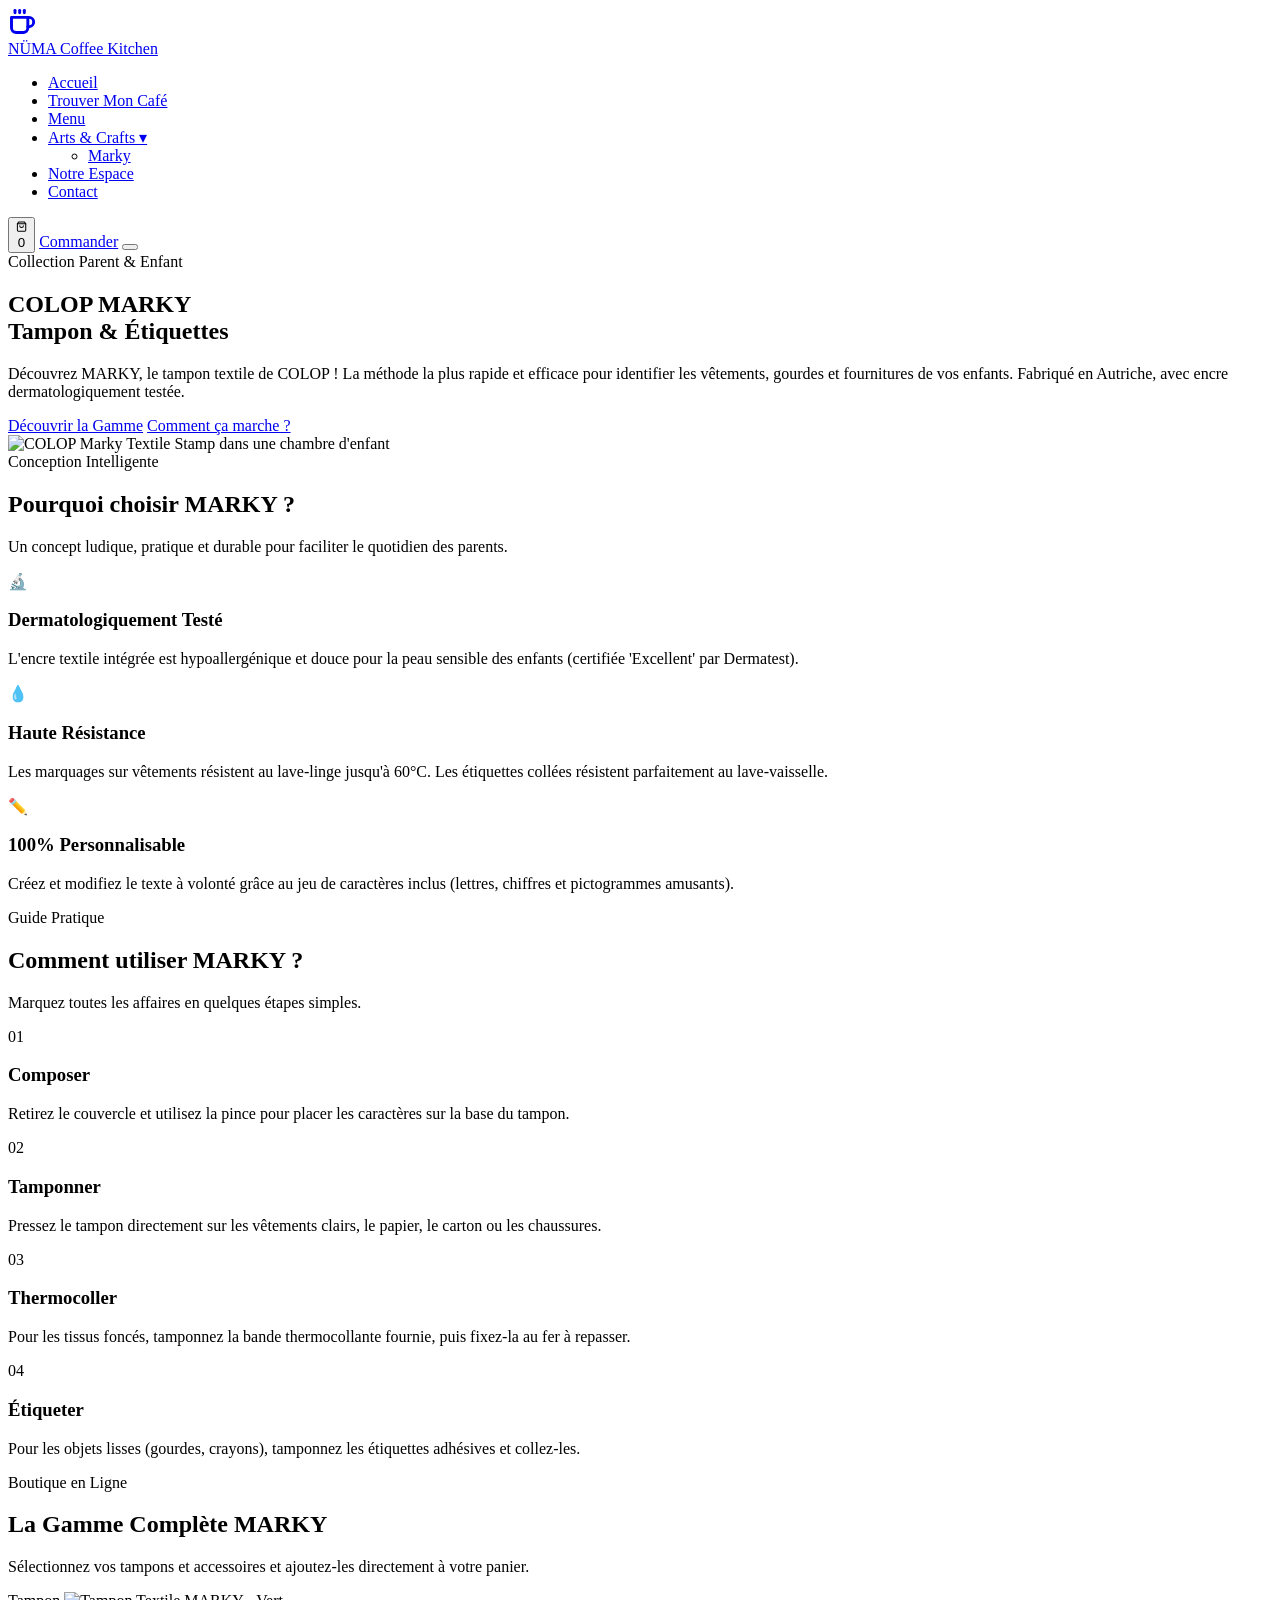
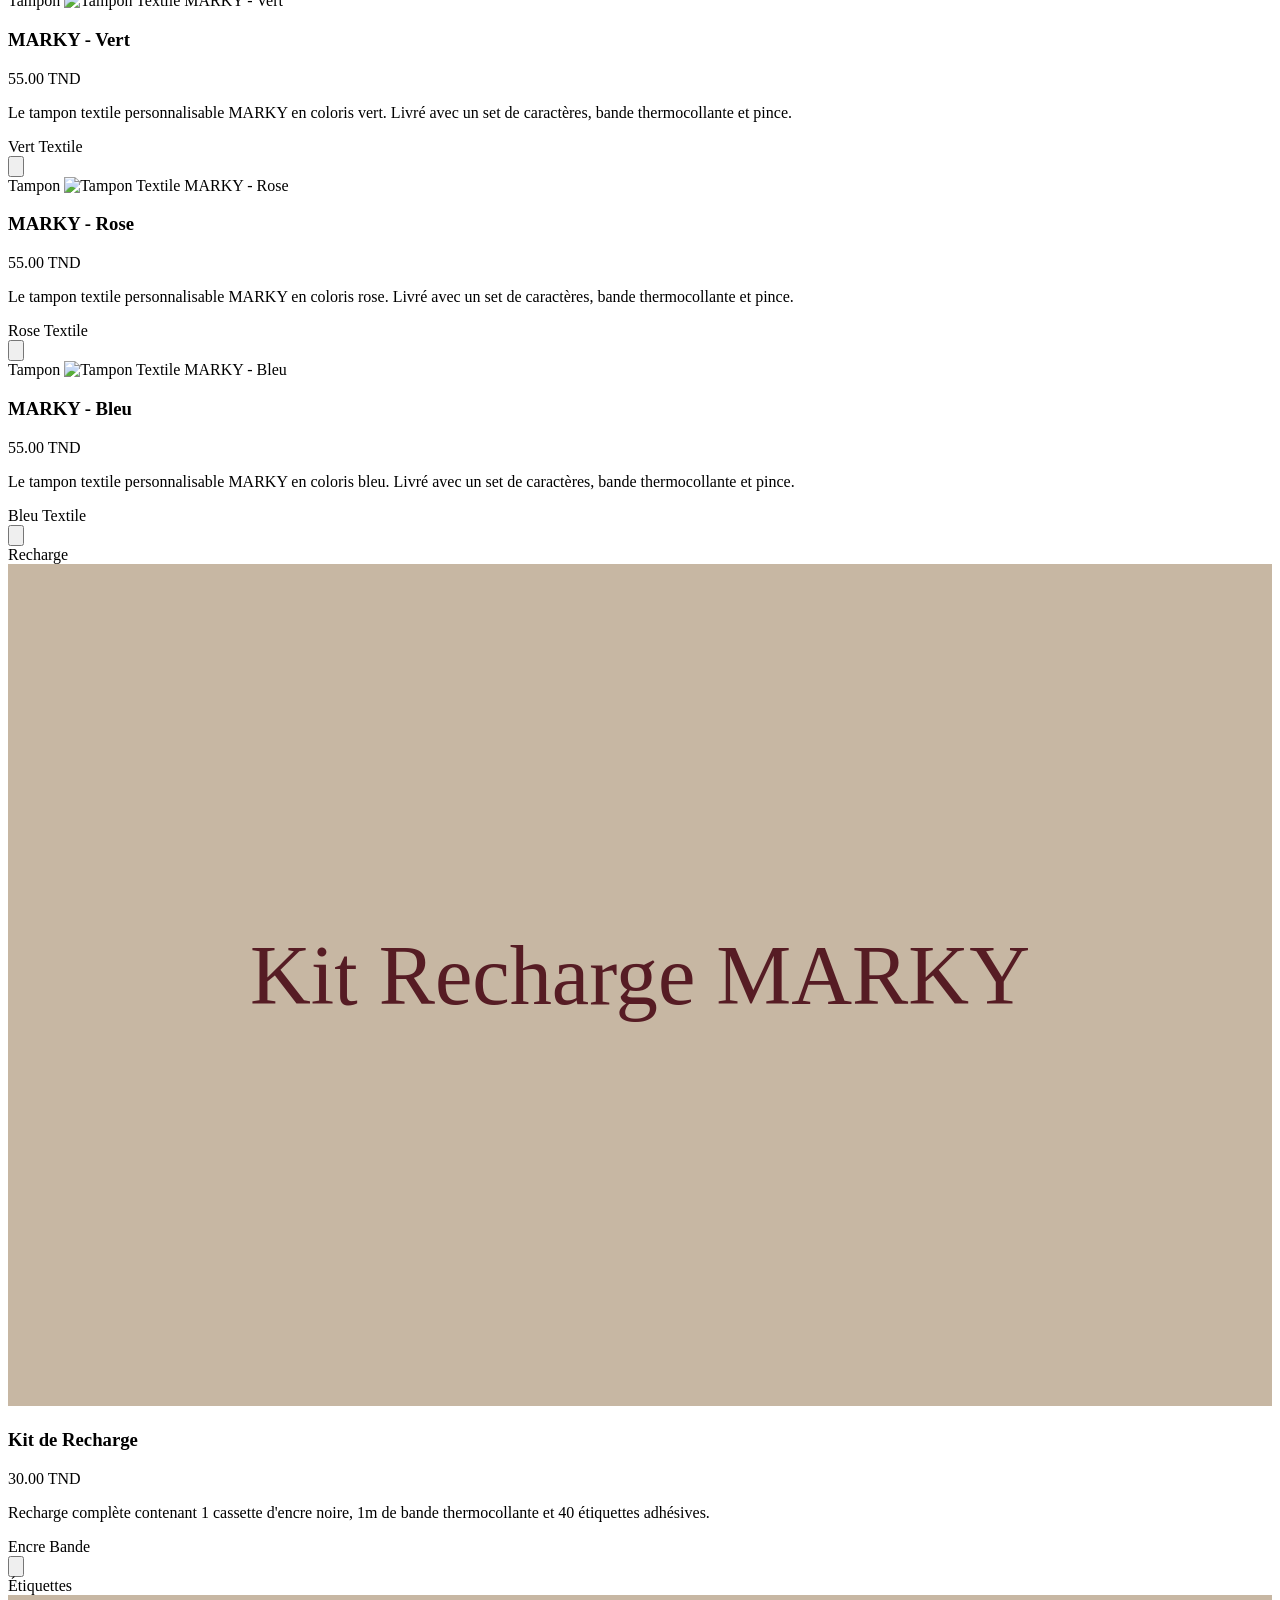
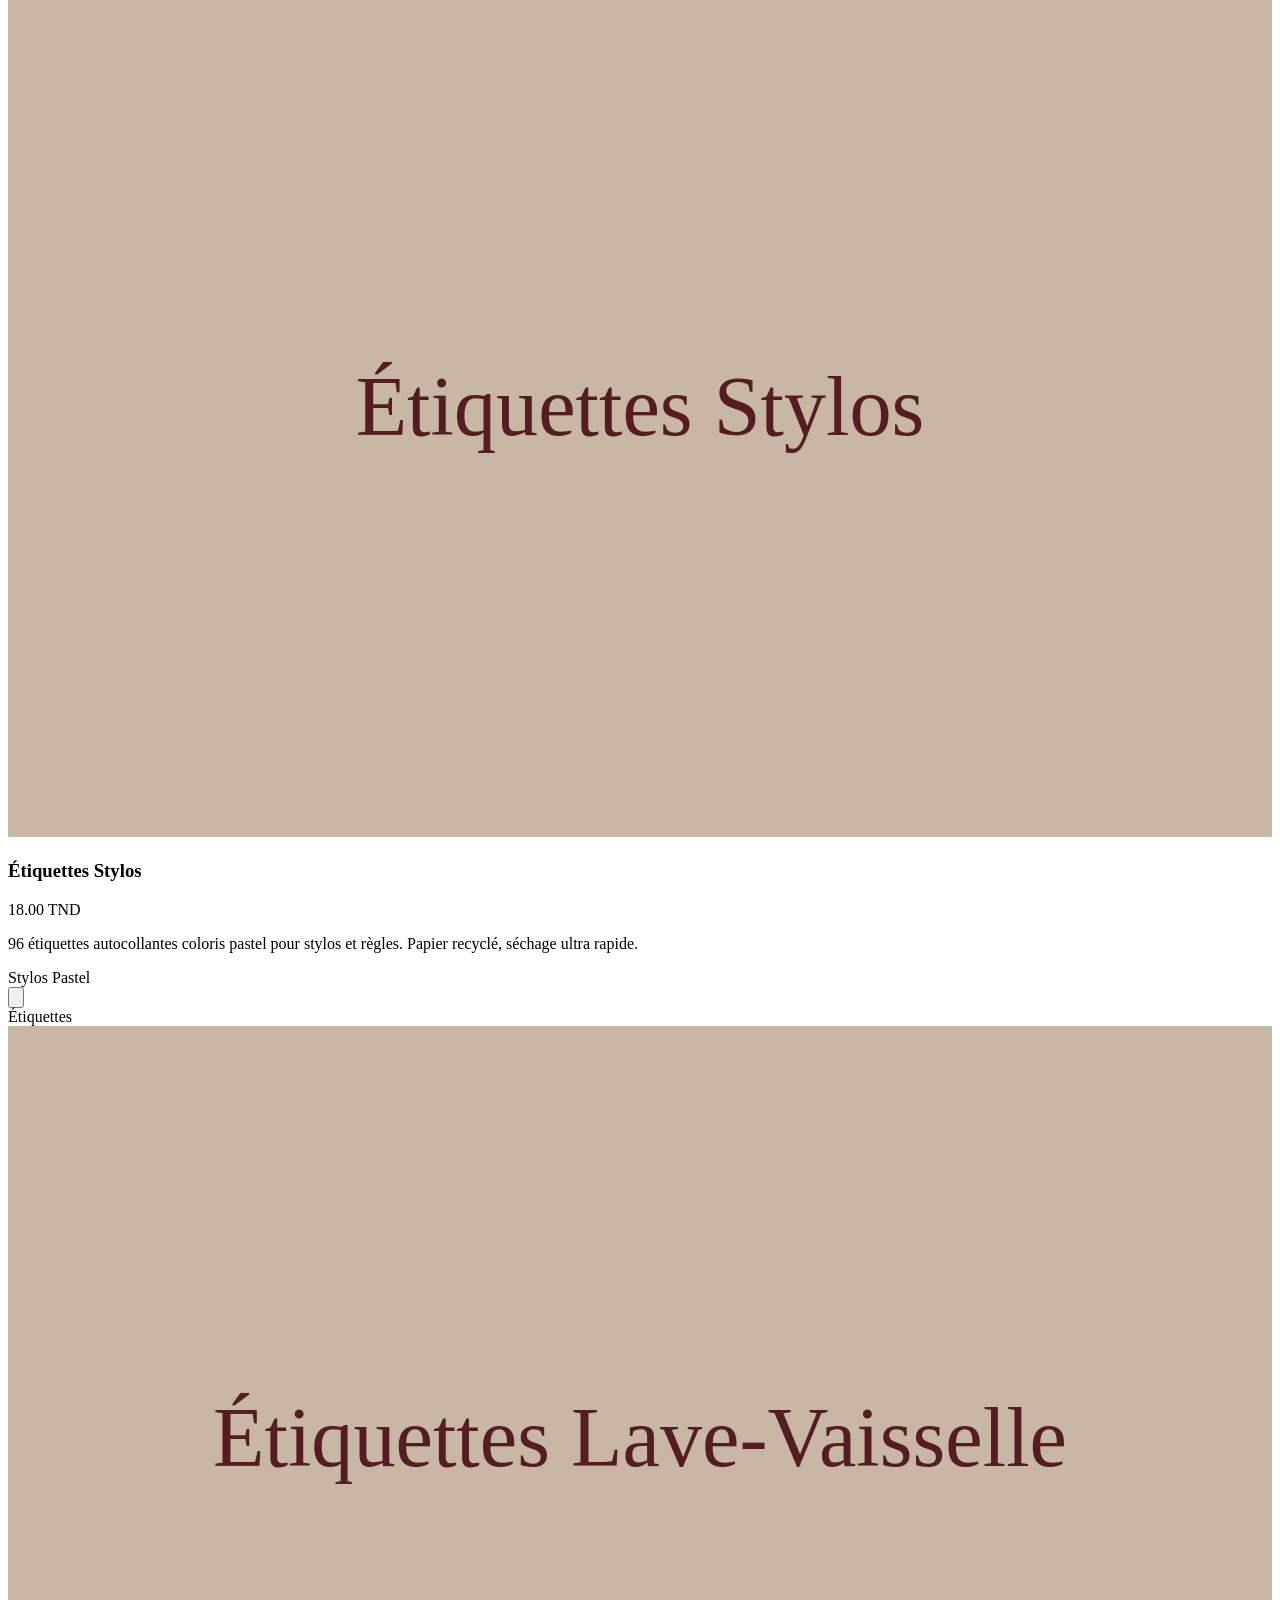
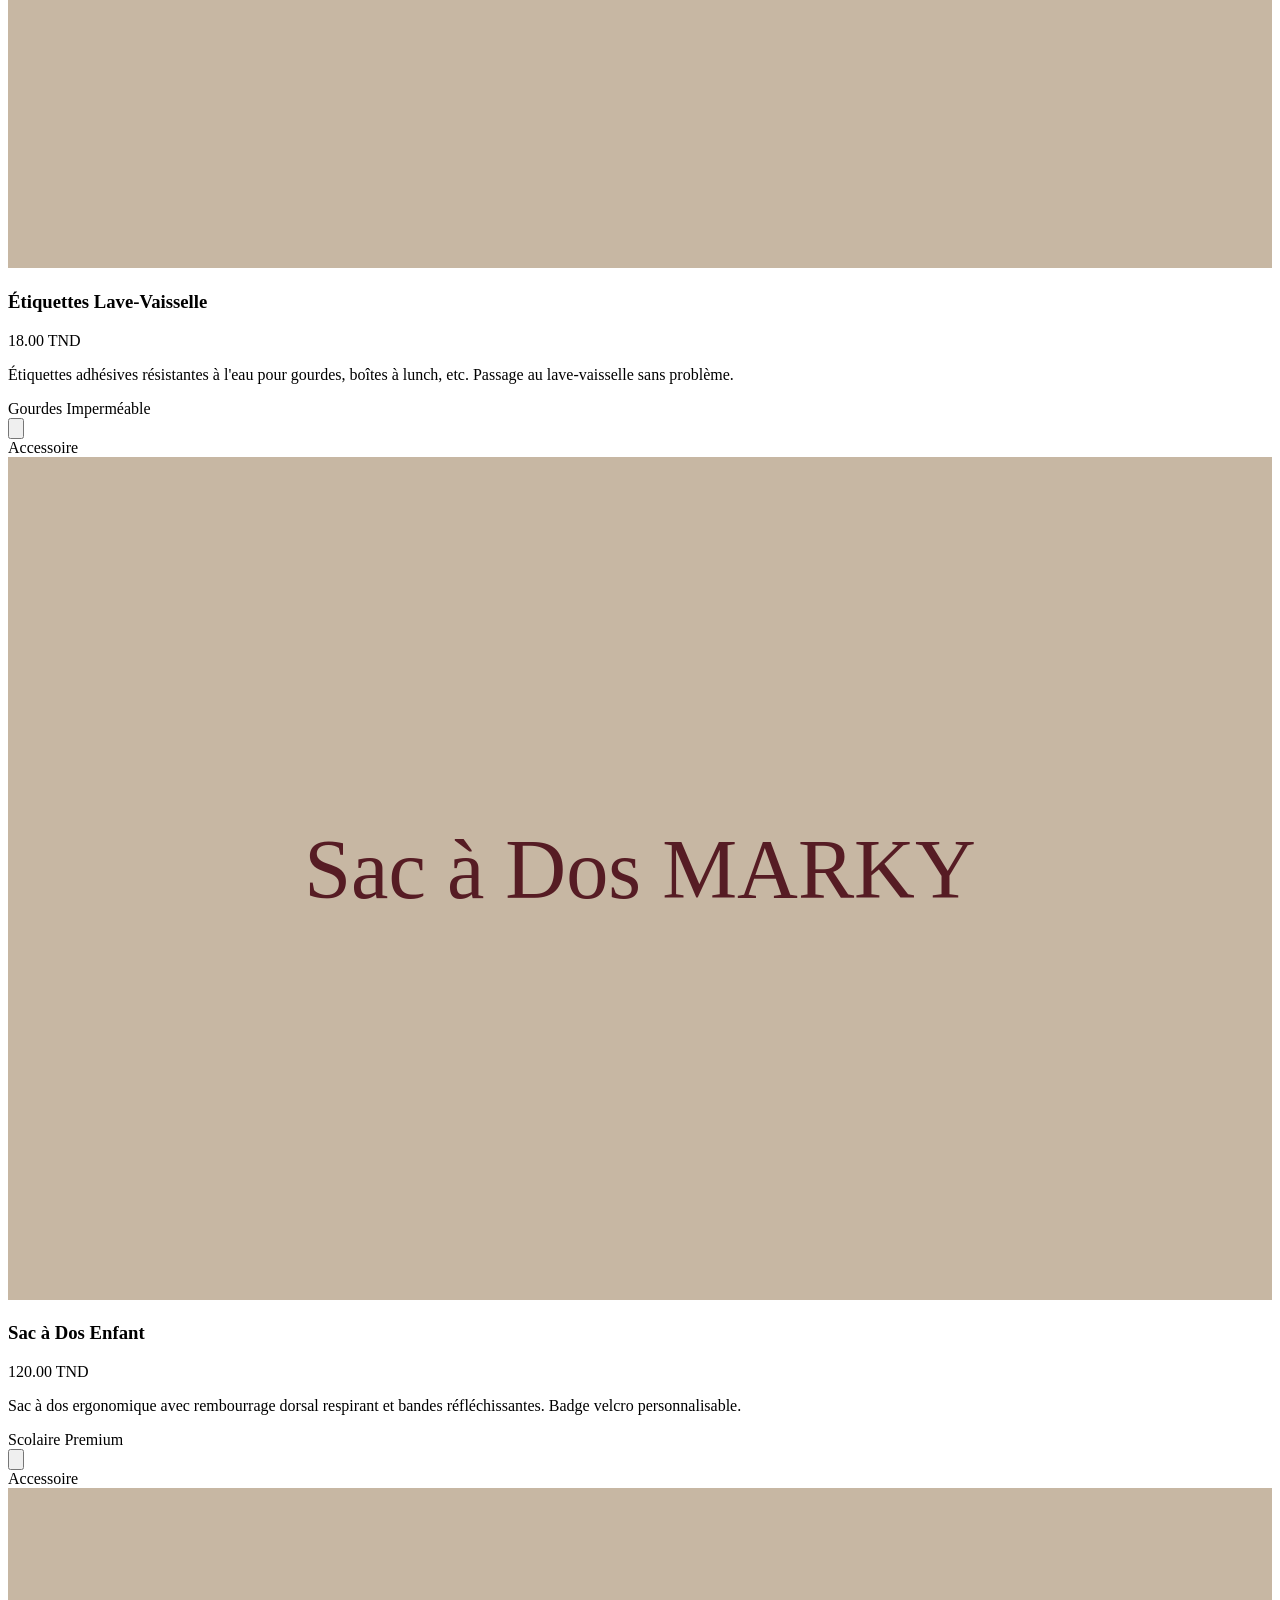
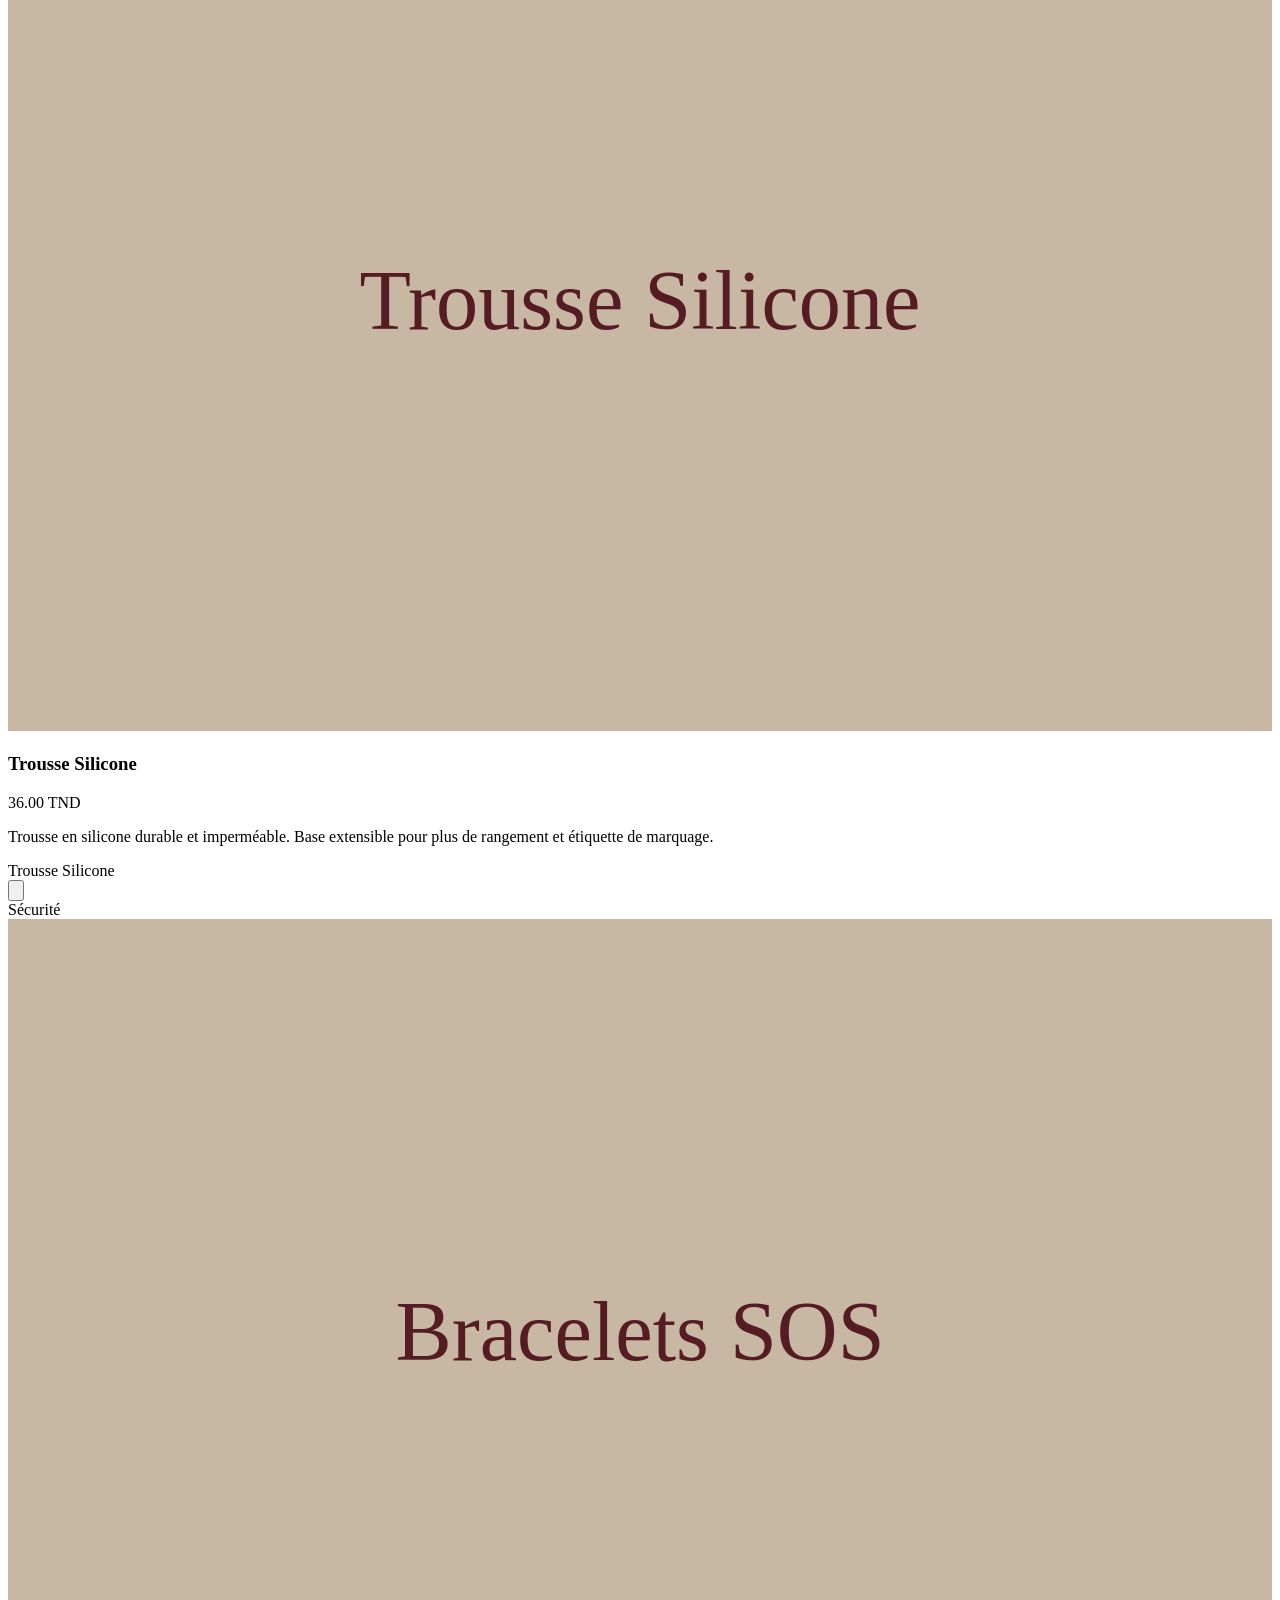
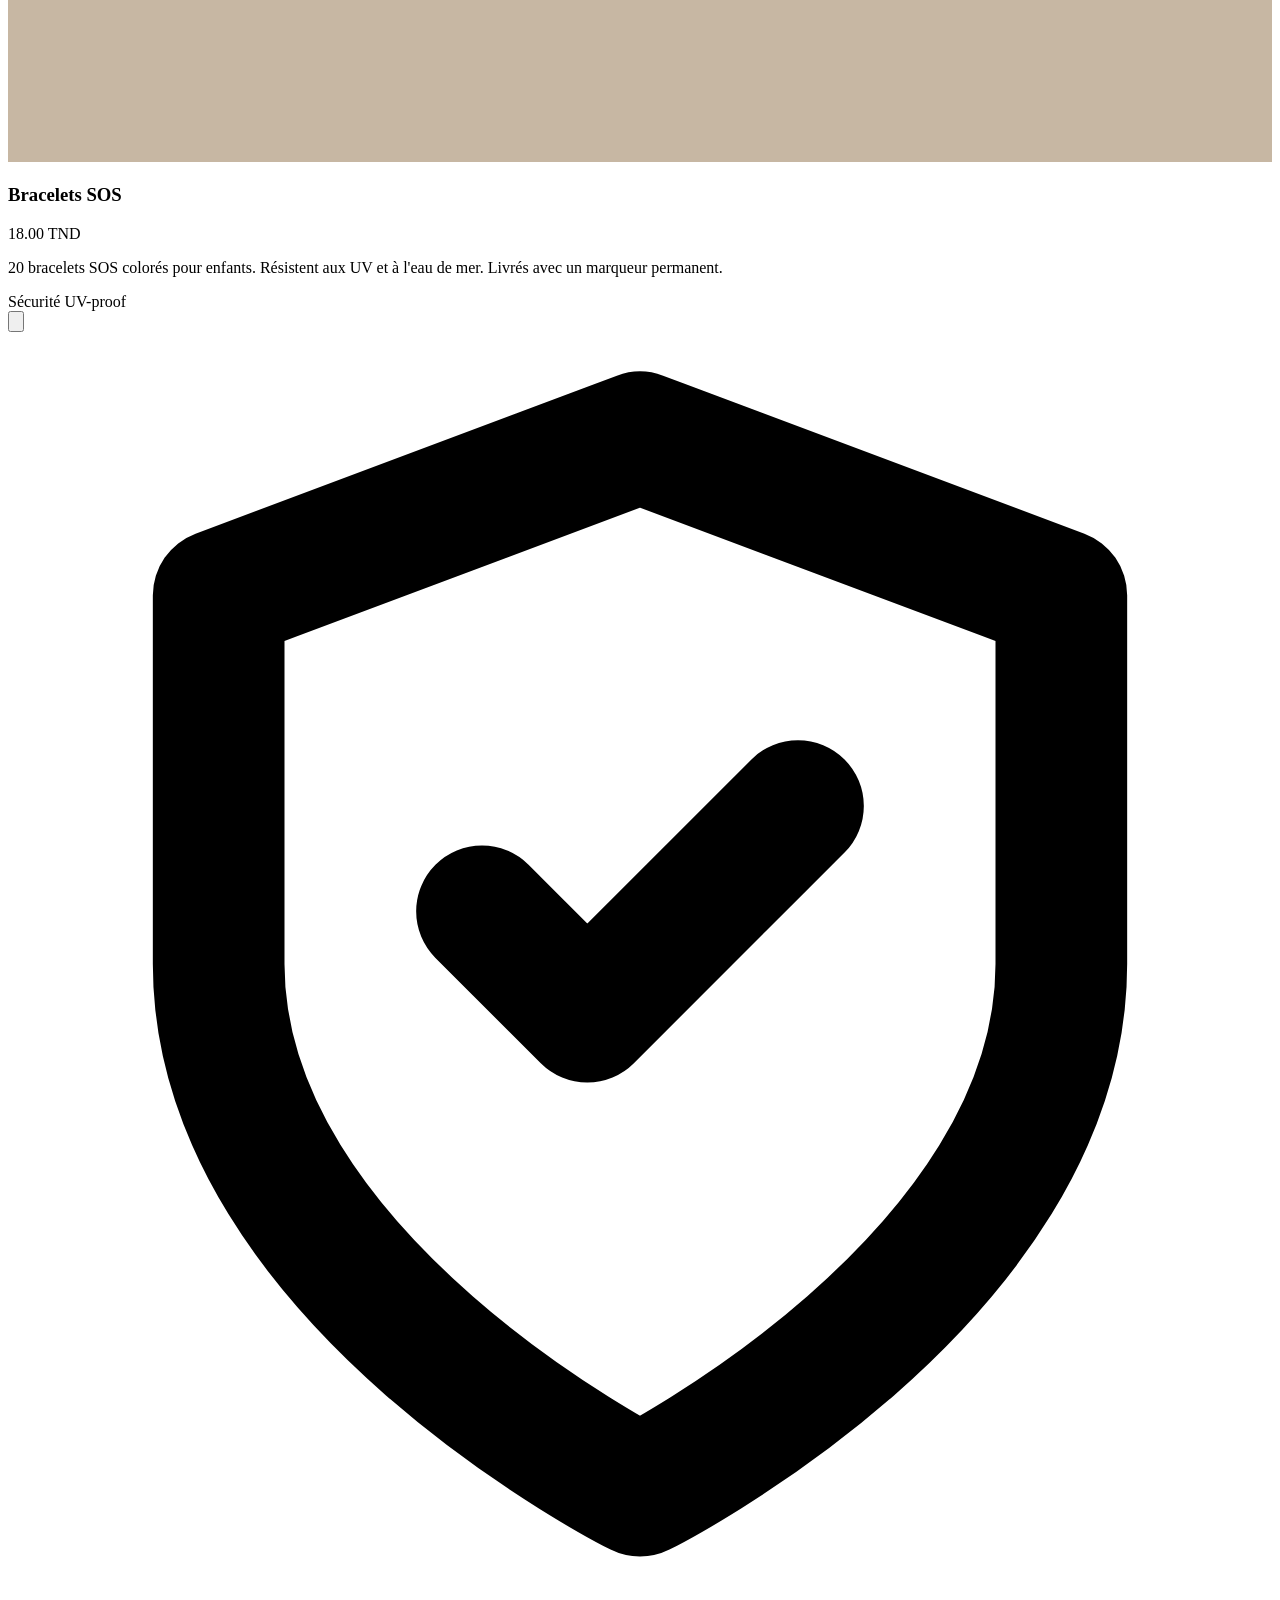
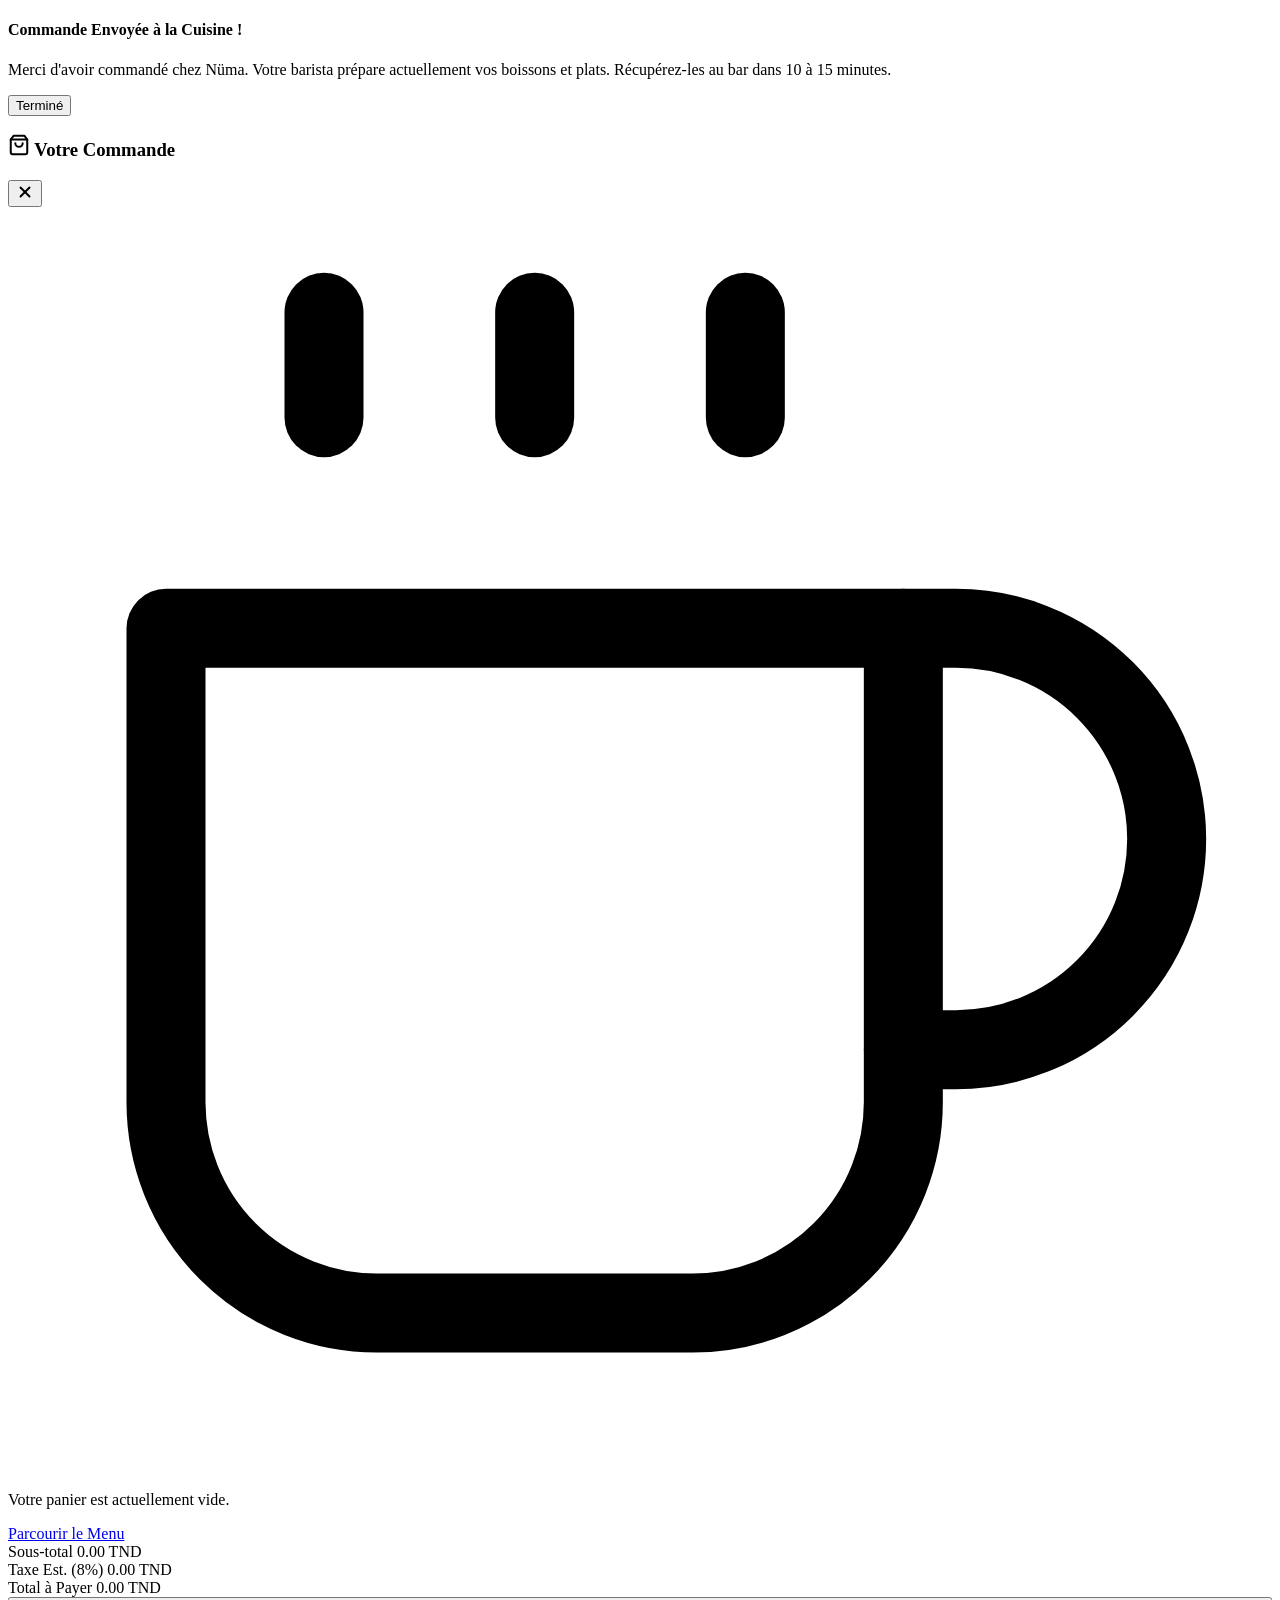
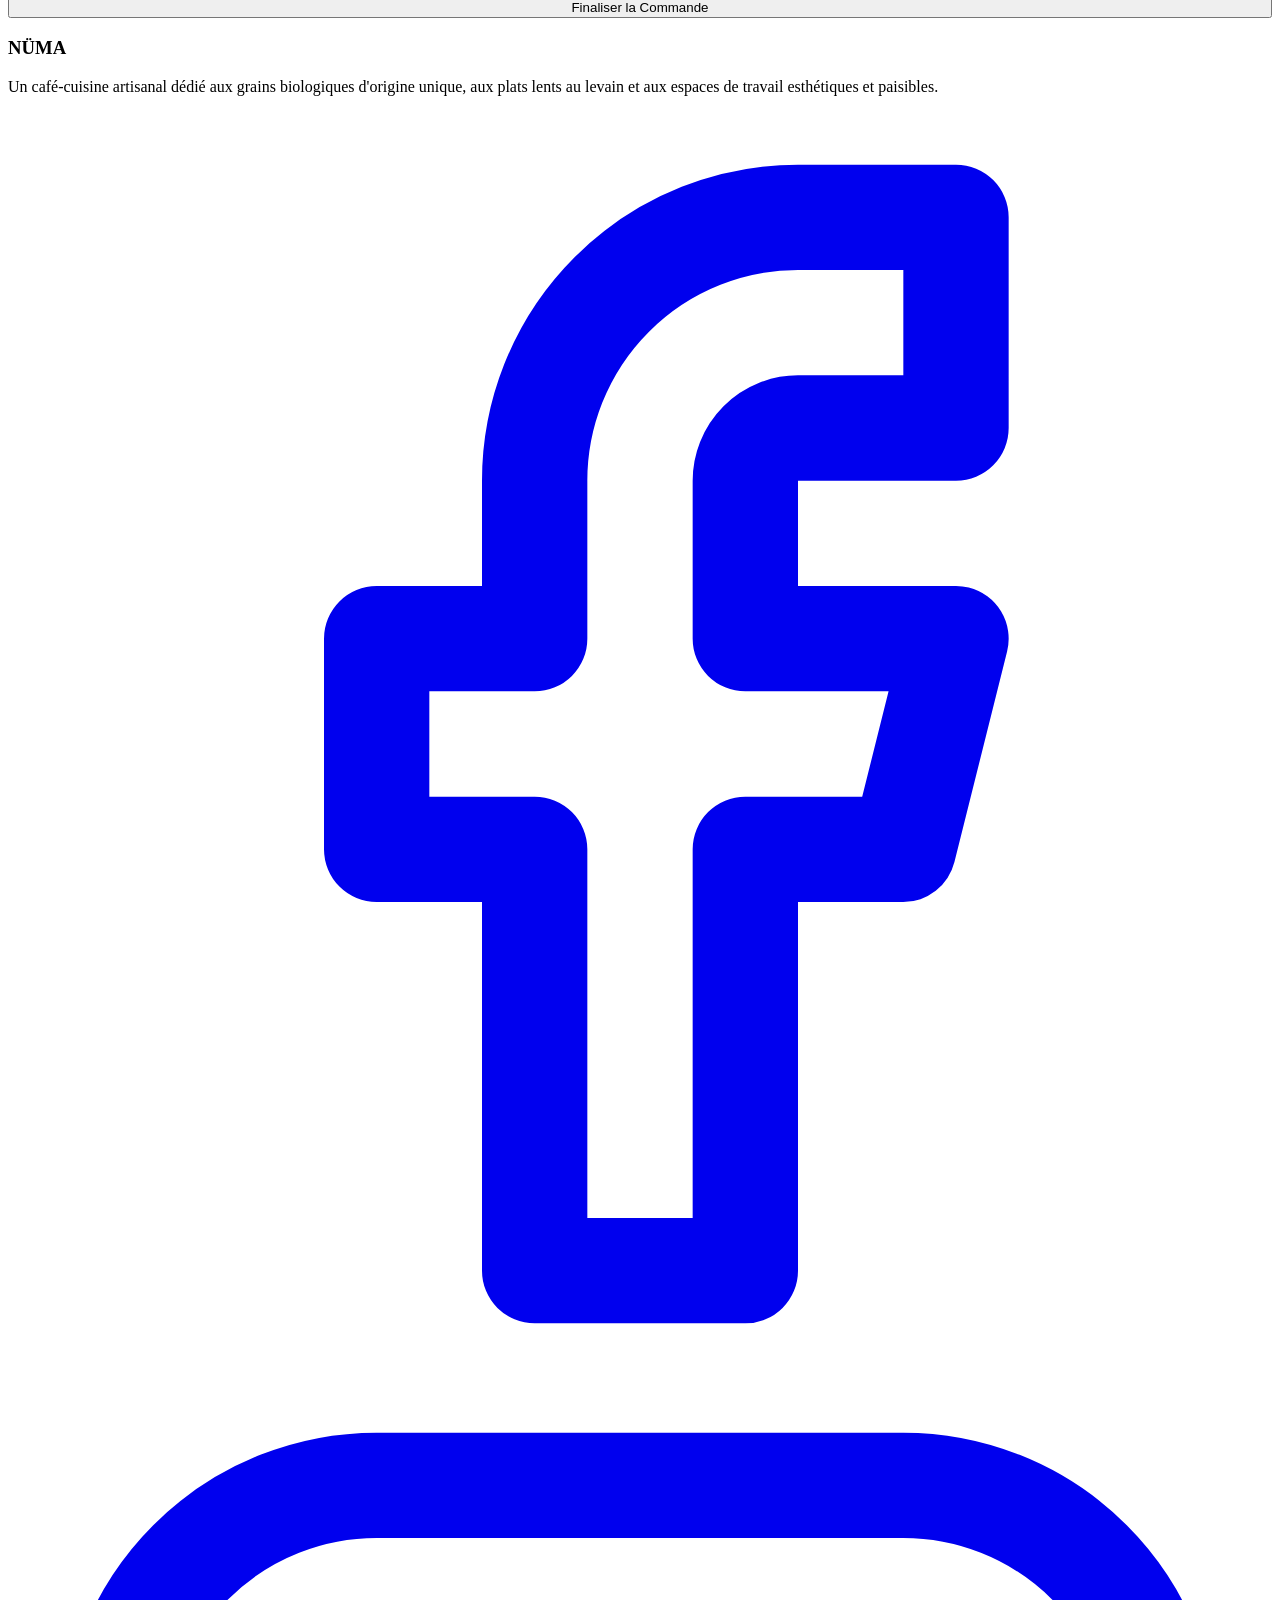
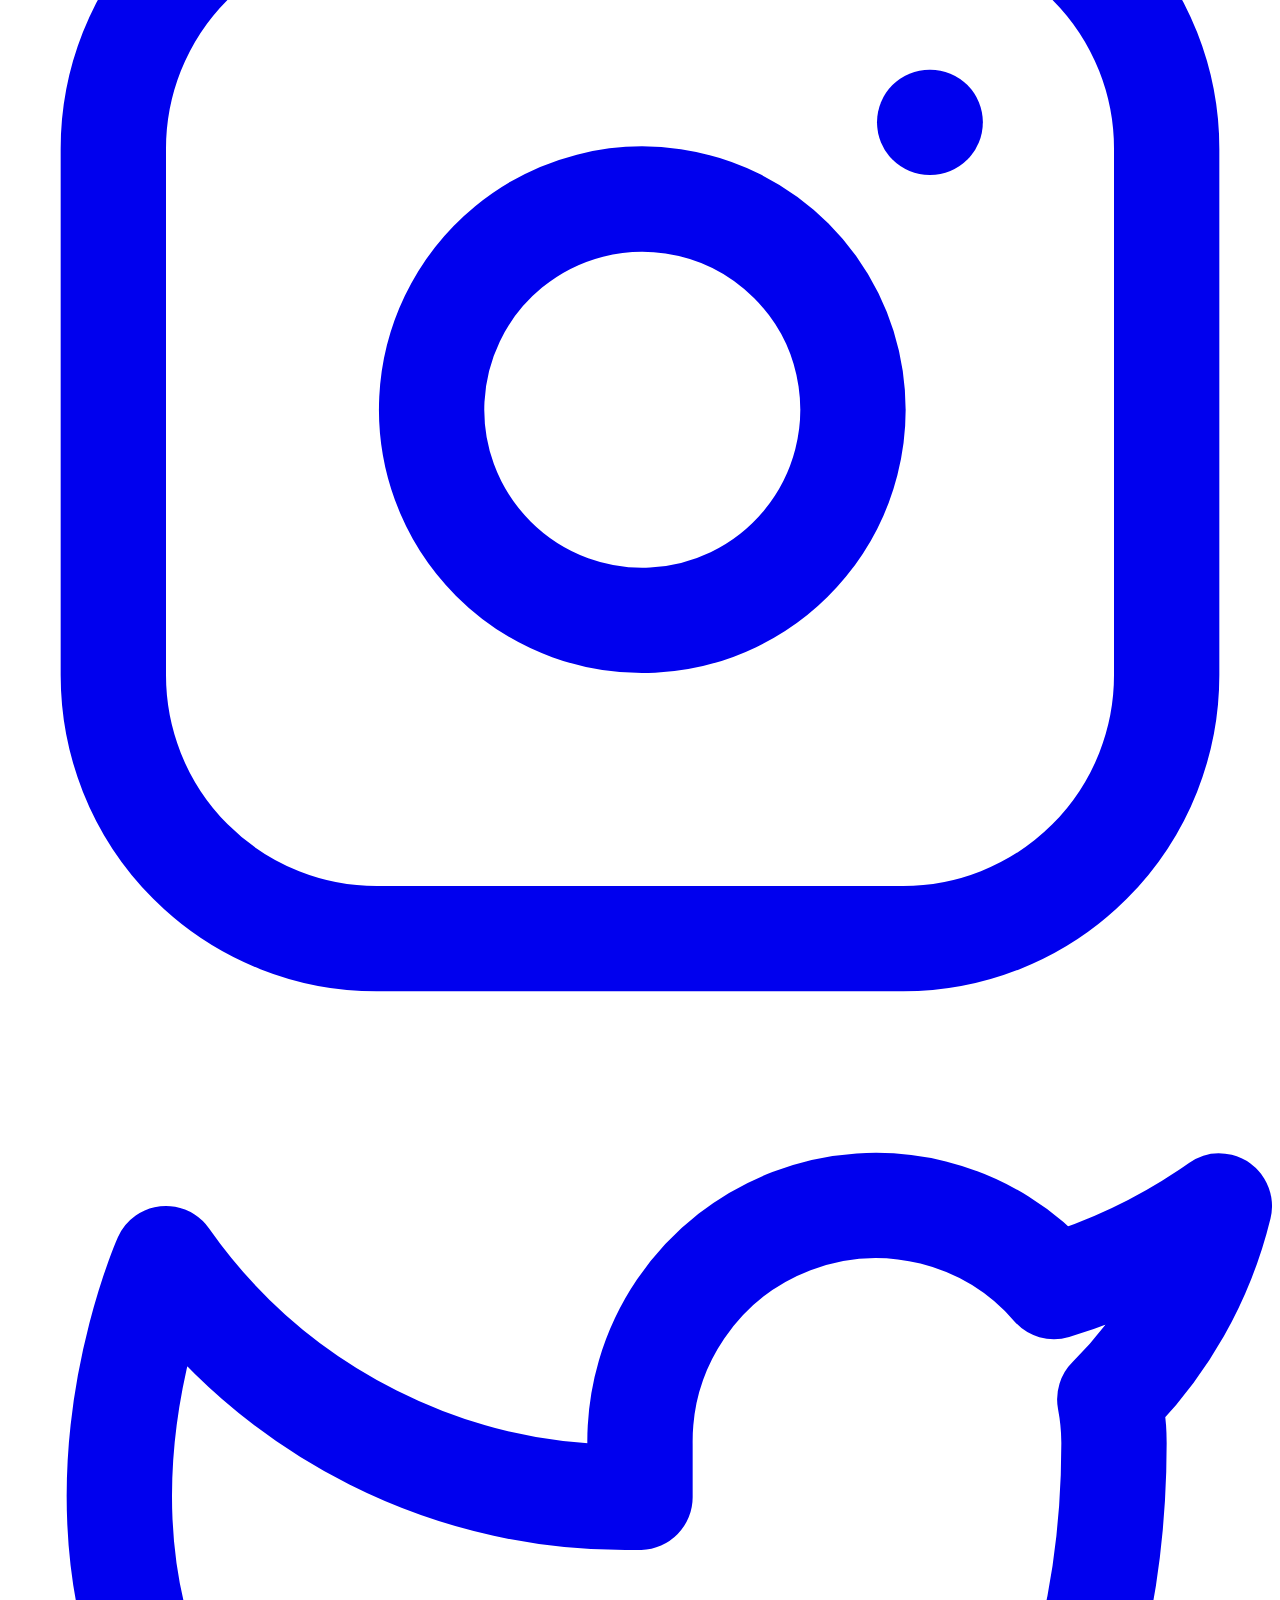
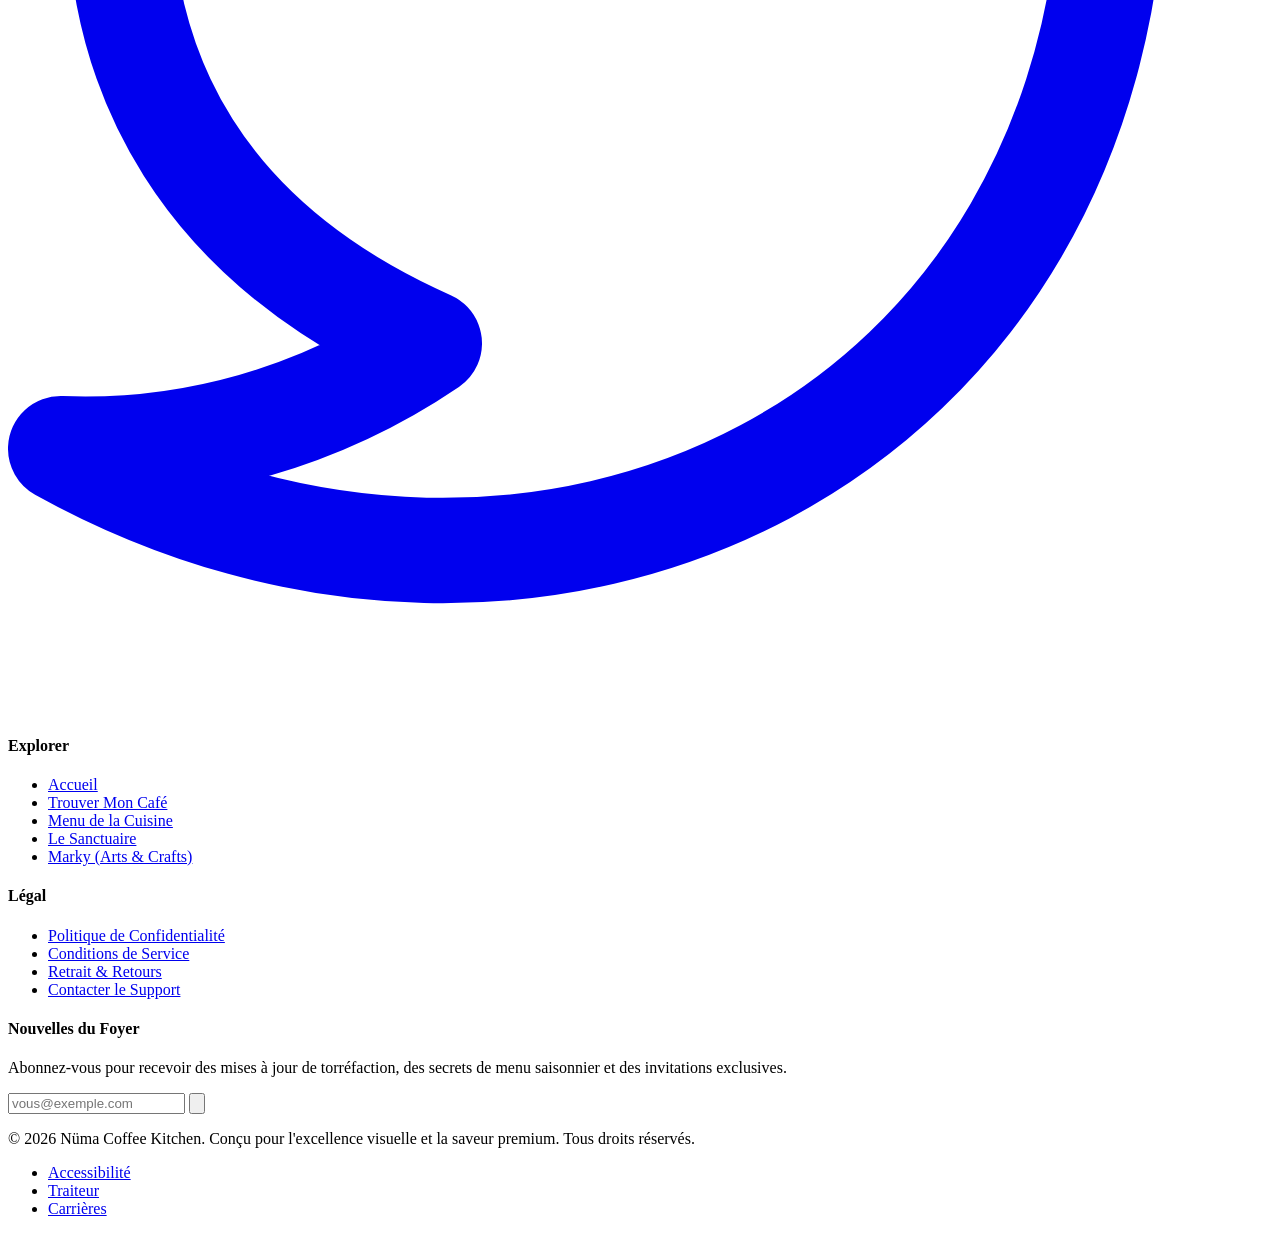
==== marky.html @ 9eb15425 "xdcx" ====
<!DOCTYPE html>
<html lang="fr">
<head>
  <meta charset="UTF-8">
  <meta name="viewport" content="width=device-width, initial-scale=1.0">
  <title>COLOP MARKY | Tampons & Marquage Personnalisé - Nüma</title>
  <meta name="description" content="Découvrez la gamme COLOP MARKY pour enfants chez Nüma. Tampons textiles personnalisables, kits de recharge, étiquettes stylos et gourdes pour marquer toutes leurs affaires.">
  <meta name="keywords" content="COLOP Marky, tampon textile, marquage vêtements, étiquettes autocollantes, étiquette gourde, fournitures scolaires personnalisées">
  <link rel="stylesheet" href="style.css">
</head>
<body>

  <!-- TOAST NOTIFICATION CONTAINER -->
  <div id="toast-container" class="toast-container"></div>

  <!-- NAVIGATION HEADER -->
  <header id="main-header">
    <div class="container navbar-container">
      <!-- Logo -->
      <a href="index.html" class="logo" id="nav-logo" aria-label="Accueil Nüma Coffee Kitchen">
        <div class="logo-icon">
          <!-- Steaming Coffee Mug SVG -->
          <svg width="28" height="28" viewBox="0 0 24 24" fill="none" stroke="currentColor" stroke-width="2.5" stroke-linecap="round" stroke-linejoin="round">
            <path d="M17 8h1a4 4 0 1 1 0 8h-1"></path>
            <path d="M3 8h14v9a4 4 0 0 1-4 4H7a4 4 0 0 1-4-4Z"></path>
            <line x1="6" y1="2" x2="6" y2="4"></line>
            <line x1="10" y1="2" x2="10" y2="4"></line>
            <line x1="14" y1="2" x2="14" y2="4"></line>
          </svg>
        </div>
        <div class="logo-text">
          N&Uuml;MA
          <span>Coffee Kitchen</span>
        </div>
      </a>

      <!-- Desktop Links -->
      <nav aria-label="Navigation Principale">
        <ul class="nav-links" id="nav-links">
          <li><a href="index.html#home" id="link-home">Accueil</a></li>
          <li><a href="index.html#quiz-section" id="link-quiz">Trouver Mon Café</a></li>
          <li><a href="index.html#menu-section" id="link-menu">Menu</a></li>
          <li class="nav-dropdown">
            <a href="#" class="active" id="link-arts">Arts &amp; Crafts <span class="arrow">&#9662;</span></a>
            <ul class="dropdown-menu">
              <li><a href="#" id="link-marky" class="active">Marky</a></li>
            </ul>
          </li>
          <li><a href="index.html#space-section" id="link-space">Notre Espace</a></li>
          <li><a href="index.html#contact-section" id="link-contact">Contact</a></li>
        </ul>
      </nav>

      <!-- Nav Actions -->
      <div class="nav-actions">
        <!-- Cart Trigger -->
        <button class="cart-trigger" id="cart-btn" aria-label="Ouvrir le Panier">
          <!-- Shopping Bag SVG -->
          <svg viewBox="0 0 24 24" fill="none" stroke="currentColor" stroke-width="2.2" stroke-linecap="round" stroke-linejoin="round">
            <path d="M6 2L3 6v14a2 2 0 0 0 2 2h14a2 2 0 0 0 2-2V6l-3-4z"></path>
            <line x1="3" y1="6" x2="21" y2="6"></line>
            <path d="M16 10a4 4 0 0 1-8 0"></path>
          </svg>
          <span class="cart-count" id="cart-badge">0</span>
        </button>

        <a href="index.html#menu-section" class="btn btn-primary btn-sm btn-nav-order" id="nav-order-btn">Commander</a>

        <!-- Mobile Menu Toggle Button -->
        <button class="mobile-menu-btn" id="mobile-toggle" aria-label="Basculer le Menu" aria-expanded="false">
          <span></span>
          <span></span>
          <span></span>
        </button>
      </div>
    </div>
  </header>

  <!-- HERO SECTION -->
  <section class="marky-hero" id="marky-home">
    <div class="container marky-hero-grid">
      <div class="hero-content reveal active">
        <div class="hero-badge">
          <span class="pulse-dot"></span>
          Collection Parent & Enfant
        </div>
        <h1>COLOP MARKY <br><span class="highlight">Tampon & Étiquettes</span></h1>
        <p>Découvrez MARKY, le tampon textile de COLOP ! La méthode la plus rapide et efficace pour identifier les vêtements, gourdes et fournitures de vos enfants. Fabriqué en Autriche, avec encre dermatologiquement testée.</p>
        <div class="hero-buttons">
          <a href="#products-section" class="btn btn-primary" id="marky-explore-cta">Découvrir la Gamme</a>
          <a href="#how-section" class="btn btn-secondary" id="marky-how-cta">Comment ça marche ?</a>
        </div>
      </div>
      <div class="marky-hero-media reveal reveal-delay-2 active">
        <div class="marky-hero-img-wrapper">
          <img src="assets/images/marky-hero.png" alt="COLOP Marky Textile Stamp dans une chambre d'enfant" class="marky-hero-img">
        </div>
      </div>
    </div>
  </section>

  <!-- INTRO FEATURES SECTION -->
  <section class="marky-intro section-padding" id="features-section">
    <div class="container">
      <div class="section-header text-center reveal">
        <span class="subtitle">Conception Intelligente</span>
        <h2>Pourquoi choisir MARKY ?</h2>
        <p>Un concept ludique, pratique et durable pour faciliter le quotidien des parents.</p>
      </div>

      <div class="marky-intro-grid">
        <!-- Card 1 -->
        <div class="marky-intro-card reveal reveal-delay-1">
          <div class="marky-intro-card-icon">🔬</div>
          <h3>Dermatologiquement Testé</h3>
          <p>L'encre textile intégrée est hypoallergénique et douce pour la peau sensible des enfants (certifiée 'Excellent' par Dermatest).</p>
        </div>
        <!-- Card 2 -->
        <div class="marky-intro-card reveal reveal-delay-2">
          <div class="marky-intro-card-icon">💧</div>
          <h3>Haute Résistance</h3>
          <p>Les marquages sur vêtements résistent au lave-linge jusqu'à 60°C. Les étiquettes collées résistent parfaitement au lave-vaisselle.</p>
        </div>
        <!-- Card 3 -->
        <div class="marky-intro-card reveal reveal-delay-3">
          <div class="marky-intro-card-icon">✏️</div>
          <h3>100% Personnalisable</h3>
          <p>Créez et modifiez le texte à volonté grâce au jeu de caractères inclus (lettres, chiffres et pictogrammes amusants).</p>
        </div>
      </div>
    </div>
  </section>

  <!-- HOW IT WORKS SECTION -->
  <section class="marky-how section-padding" id="how-section">
    <div class="container">
      <div class="section-header text-center reveal">
        <span class="subtitle">Guide Pratique</span>
        <h2>Comment utiliser MARKY ?</h2>
        <p>Marquez toutes les affaires en quelques étapes simples.</p>
      </div>

      <div class="marky-how-grid">
        <!-- Step 1 -->
        <div class="marky-how-card reveal reveal-delay-1">
          <span class="marky-how-step-num">01</span>
          <h3>Composer</h3>
          <p>Retirez le couvercle et utilisez la pince pour placer les caractères sur la base du tampon.</p>
        </div>
        <!-- Step 2 -->
        <div class="marky-how-card reveal reveal-delay-2">
          <span class="marky-how-step-num">02</span>
          <h3>Tamponner</h3>
          <p>Pressez le tampon directement sur les vêtements clairs, le papier, le carton ou les chaussures.</p>
        </div>
        <!-- Step 3 -->
        <div class="marky-how-card reveal reveal-delay-3">
          <span class="marky-how-step-num">03</span>
          <h3>Thermocoller</h3>
          <p>Pour les tissus foncés, tamponnez la bande thermocollante fournie, puis fixez-la au fer à repasser.</p>
        </div>
        <!-- Step 4 -->
        <div class="marky-how-card reveal reveal-delay-4">
          <span class="marky-how-step-num">04</span>
          <h3>Étiqueter</h3>
          <p>Pour les objets lisses (gourdes, crayons), tamponnez les étiquettes adhésives et collez-les.</p>
        </div>
      </div>
    </div>
  </section>

  <!-- PRODUCTS SECTION -->
  <section class="marky-products-section section-padding" id="products-section">
    <div class="container">
      <div class="section-header text-center reveal">
        <span class="subtitle">Boutique en Ligne</span>
        <h2>La Gamme Complète MARKY</h2>
        <p>Sélectionnez vos tampons et accessoires et ajoutez-les directement à votre panier.</p>
      </div>

      <div class="menu-grid" id="marky-products-grid">
        <!-- Tampon Vert -->
        <article class="menu-item reveal reveal-delay-1 active">
          <div class="menu-item-media">
            <span class="menu-item-badge">Tampon</span>
            <img src="assets/images/marky-stamp.png" alt="Tampon Textile MARKY - Vert" class="menu-item-img" style="opacity: 1; width: 100%; height: auto;">
          </div>
          <div class="menu-item-content">
            <div class="menu-item-title-row">
              <h3>MARKY - Vert</h3>
              <span class="menu-item-price">55.00 TND</span>
            </div>
            <p class="menu-item-desc">Le tampon textile personnalisable MARKY en coloris vert. Livré avec un set de caractères, bande thermocollante et pince.</p>
            <div class="menu-item-footer">
              <div class="menu-item-tags">
                <span class="menu-item-tag">Vert</span>
                <span class="menu-item-tag">Textile</span>
              </div>
              <button class="btn-add-to-cart" data-add-to-cart="marky-stamp-green" aria-label="Ajouter Tampon Vert au panier">
                <svg viewBox="0 0 24 24" fill="none" stroke="currentColor" stroke-width="2.5" stroke-linecap="round" stroke-linejoin="round">
                  <line x1="12" y1="5" x2="12" y2="19"></line>
                  <line x1="5" y1="12" x2="19" y2="12"></line>
                </svg>
              </button>
            </div>
          </div>
        </article>

        <!-- Tampon Rose -->
        <article class="menu-item reveal reveal-delay-2 active">
          <div class="menu-item-media">
            <span class="menu-item-badge">Tampon</span>
            <img src="assets/images/marky-stamp.png" alt="Tampon Textile MARKY - Rose" class="menu-item-img" style="opacity: 1; width: 100%; height: auto;">
          </div>
          <div class="menu-item-content">
            <div class="menu-item-title-row">
              <h3>MARKY - Rose</h3>
              <span class="menu-item-price">55.00 TND</span>
            </div>
            <p class="menu-item-desc">Le tampon textile personnalisable MARKY en coloris rose. Livré avec un set de caractères, bande thermocollante et pince.</p>
            <div class="menu-item-footer">
              <div class="menu-item-tags">
                <span class="menu-item-tag">Rose</span>
                <span class="menu-item-tag">Textile</span>
              </div>
              <button class="btn-add-to-cart" data-add-to-cart="marky-stamp-pink" aria-label="Ajouter Tampon Rose au panier">
                <svg viewBox="0 0 24 24" fill="none" stroke="currentColor" stroke-width="2.5" stroke-linecap="round" stroke-linejoin="round">
                  <line x1="12" y1="5" x2="12" y2="19"></line>
                  <line x1="5" y1="12" x2="19" y2="12"></line>
                </svg>
              </button>
            </div>
          </div>
        </article>

        <!-- Tampon Bleu -->
        <article class="menu-item reveal reveal-delay-3 active">
          <div class="menu-item-media">
            <span class="menu-item-badge">Tampon</span>
            <img src="assets/images/marky-stamp.png" alt="Tampon Textile MARKY - Bleu" class="menu-item-img" style="opacity: 1; width: 100%; height: auto;">
          </div>
          <div class="menu-item-content">
            <div class="menu-item-title-row">
              <h3>MARKY - Bleu</h3>
              <span class="menu-item-price">55.00 TND</span>
            </div>
            <p class="menu-item-desc">Le tampon textile personnalisable MARKY en coloris bleu. Livré avec un set de caractères, bande thermocollante et pince.</p>
            <div class="menu-item-footer">
              <div class="menu-item-tags">
                <span class="menu-item-tag">Bleu</span>
                <span class="menu-item-tag">Textile</span>
              </div>
              <button class="btn-add-to-cart" data-add-to-cart="marky-stamp-blue" aria-label="Ajouter Tampon Bleu au panier">
                <svg viewBox="0 0 24 24" fill="none" stroke="currentColor" stroke-width="2.5" stroke-linecap="round" stroke-linejoin="round">
                  <line x1="12" y1="5" x2="12" y2="19"></line>
                  <line x1="5" y1="12" x2="19" y2="12"></line>
                </svg>
              </button>
            </div>
          </div>
        </article>

        <!-- Kit Recharge -->
        <article class="menu-item reveal reveal-delay-1 active">
          <div class="menu-item-media">
            <span class="menu-item-badge">Recharge</span>
            <img src="data:image/svg+xml;utf8,<svg xmlns=%22http://www.w3.org/2000/svg%22 width=%22300%22 height=%22200%22 viewBox=%220 0 300 200%22><rect width=%22100%25%22 height=%22100%25%22 fill=%22%23C7B7A3%22/><text x=%2250%25%22 y=%2250%25%22 dominant-baseline=%22middle%22 text-anchor=%22middle%22 font-family=%22serif%22 font-size=%2220%22 fill=%22%23561C24%22>Kit Recharge MARKY</text></svg>" alt="Kit de Recharge MARKY" class="menu-item-img" style="opacity: 1; width: 100%; height: auto;">
          </div>
          <div class="menu-item-content">
            <div class="menu-item-title-row">
              <h3>Kit de Recharge</h3>
              <span class="menu-item-price">30.00 TND</span>
            </div>
            <p class="menu-item-desc">Recharge complète contenant 1 cassette d'encre noire, 1m de bande thermocollante et 40 étiquettes adhésives.</p>
            <div class="menu-item-footer">
              <div class="menu-item-tags">
                <span class="menu-item-tag">Encre</span>
                <span class="menu-item-tag">Bande</span>
              </div>
              <button class="btn-add-to-cart" data-add-to-cart="marky-refill-kit" aria-label="Ajouter Recharge au panier">
                <svg viewBox="0 0 24 24" fill="none" stroke="currentColor" stroke-width="2.5" stroke-linecap="round" stroke-linejoin="round">
                  <line x1="12" y1="5" x2="12" y2="19"></line>
                  <line x1="5" y1="12" x2="19" y2="12"></line>
                </svg>
              </button>
            </div>
          </div>
        </article>

        <!-- Etiquettes Stylos -->
        <article class="menu-item reveal reveal-delay-2 active">
          <div class="menu-item-media">
            <span class="menu-item-badge">Étiquettes</span>
            <img src="data:image/svg+xml;utf8,<svg xmlns=%22http://www.w3.org/2000/svg%22 width=%22300%22 height=%22200%22 viewBox=%220 0 300 200%22><rect width=%22100%25%22 height=%22100%25%22 fill=%22%23C7B7A3%22/><text x=%2250%25%22 y=%2250%25%22 dominant-baseline=%22middle%22 text-anchor=%22middle%22 font-family=%22serif%22 font-size=%2220%22 fill=%22%23561C24%22>&Eacute;tiquettes Stylos</text></svg>" alt="Étiquettes Stylos MARKY" class="menu-item-img" style="opacity: 1; width: 100%; height: auto;">
          </div>
          <div class="menu-item-content">
            <div class="menu-item-title-row">
              <h3>Étiquettes Stylos</h3>
              <span class="menu-item-price">18.00 TND</span>
            </div>
            <p class="menu-item-desc">96 étiquettes autocollantes coloris pastel pour stylos et règles. Papier recyclé, séchage ultra rapide.</p>
            <div class="menu-item-footer">
              <div class="menu-item-tags">
                <span class="menu-item-tag">Stylos</span>
                <span class="menu-item-tag">Pastel</span>
              </div>
              <button class="btn-add-to-cart" data-add-to-cart="marky-pen-labels" aria-label="Ajouter Étiquettes Stylos au panier">
                <svg viewBox="0 0 24 24" fill="none" stroke="currentColor" stroke-width="2.5" stroke-linecap="round" stroke-linejoin="round">
                  <line x1="12" y1="5" x2="12" y2="19"></line>
                  <line x1="5" y1="12" x2="19" y2="12"></line>
                </svg>
              </button>
            </div>
          </div>
        </article>

        <!-- Etiquettes Lave-Vaisselle -->
        <article class="menu-item reveal reveal-delay-3 active">
          <div class="menu-item-media">
            <span class="menu-item-badge">Étiquettes</span>
            <img src="data:image/svg+xml;utf8,<svg xmlns=%22http://www.w3.org/2000/svg%22 width=%22300%22 height=%22200%22 viewBox=%220 0 300 200%22><rect width=%22100%25%22 height=%22100%25%22 fill=%22%23C7B7A3%22/><text x=%2250%25%22 y=%2250%25%22 dominant-baseline=%22middle%22 text-anchor=%22middle%22 font-family=%22serif%22 font-size=%2220%22 fill=%22%23561C24%22>&Eacute;tiquettes Lave-Vaisselle</text></svg>" alt="Étiquettes Lave-Vaisselle MARKY" class="menu-item-img" style="opacity: 1; width: 100%; height: auto;">
          </div>
          <div class="menu-item-content">
            <div class="menu-item-title-row">
              <h3>Étiquettes Lave-Vaisselle</h3>
              <span class="menu-item-price">18.00 TND</span>
            </div>
            <p class="menu-item-desc">Étiquettes adhésives résistantes à l'eau pour gourdes, boîtes à lunch, etc. Passage au lave-vaisselle sans problème.</p>
            <div class="menu-item-footer">
              <div class="menu-item-tags">
                <span class="menu-item-tag">Gourdes</span>
                <span class="menu-item-tag">Imperméable</span>
              </div>
              <button class="btn-add-to-cart" data-add-to-cart="marky-dishwasher-labels" aria-label="Ajouter Étiquettes Gourdes au panier">
                <svg viewBox="0 0 24 24" fill="none" stroke="currentColor" stroke-width="2.5" stroke-linecap="round" stroke-linejoin="round">
                  <line x1="12" y1="5" x2="12" y2="19"></line>
                  <line x1="5" y1="12" x2="19" y2="12"></line>
                </svg>
              </button>
            </div>
          </div>
        </article>

        <!-- Sac a dos -->
        <article class="menu-item reveal reveal-delay-1 active">
          <div class="menu-item-media">
            <span class="menu-item-badge">Accessoire</span>
            <img src="data:image/svg+xml;utf8,<svg xmlns=%22http://www.w3.org/2000/svg%22 width=%22300%22 height=%22200%22 viewBox=%220 0 300 200%22><rect width=%22100%25%22 height=%22100%25%22 fill=%22%23C7B7A3%22/><text x=%2250%25%22 y=%2250%25%22 dominant-baseline=%22middle%22 text-anchor=%22middle%22 font-family=%22serif%22 font-size=%2220%22 fill=%22%23561C24%22>Sac &agrave; Dos MARKY</text></svg>" alt="Sac à Dos Enfant MARKY" class="menu-item-img" style="opacity: 1; width: 100%; height: auto;">
          </div>
          <div class="menu-item-content">
            <div class="menu-item-title-row">
              <h3>Sac à Dos Enfant</h3>
              <span class="menu-item-price">120.00 TND</span>
            </div>
            <p class="menu-item-desc">Sac à dos ergonomique avec rembourrage dorsal respirant et bandes réfléchissantes. Badge velcro personnalisable.</p>
            <div class="menu-item-footer">
              <div class="menu-item-tags">
                <span class="menu-item-tag">Scolaire</span>
                <span class="menu-item-tag">Premium</span>
              </div>
              <button class="btn-add-to-cart" data-add-to-cart="marky-backpack" aria-label="Ajouter Sac à dos au panier">
                <svg viewBox="0 0 24 24" fill="none" stroke="currentColor" stroke-width="2.5" stroke-linecap="round" stroke-linejoin="round">
                  <line x1="12" y1="5" x2="12" y2="19"></line>
                  <line x1="5" y1="12" x2="19" y2="12"></line>
                </svg>
              </button>
            </div>
          </div>
        </article>

        <!-- Trousse Silicone -->
        <article class="menu-item reveal reveal-delay-2 active">
          <div class="menu-item-media">
            <span class="menu-item-badge">Accessoire</span>
            <img src="data:image/svg+xml;utf8,<svg xmlns=%22http://www.w3.org/2000/svg%22 width=%22300%22 height=%22200%22 viewBox=%220 0 300 200%22><rect width=%22100%25%22 height=%22100%25%22 fill=%22%23C7B7A3%22/><text x=%2250%25%22 y=%2250%25%22 dominant-baseline=%22middle%22 text-anchor=%22middle%22 font-family=%22serif%22 font-size=%2220%22 fill=%22%23561C24%22>Trousse Silicone</text></svg>" alt="Trousse Silicone MARKY" class="menu-item-img" style="opacity: 1; width: 100%; height: auto;">
          </div>
          <div class="menu-item-content">
            <div class="menu-item-title-row">
              <h3>Trousse Silicone</h3>
              <span class="menu-item-price">36.00 TND</span>
            </div>
            <p class="menu-item-desc">Trousse en silicone durable et imperméable. Base extensible pour plus de rangement et étiquette de marquage.</p>
            <div class="menu-item-footer">
              <div class="menu-item-tags">
                <span class="menu-item-tag">Trousse</span>
                <span class="menu-item-tag">Silicone</span>
              </div>
              <button class="btn-add-to-cart" data-add-to-cart="marky-pencil-case" aria-label="Ajouter Trousse au panier">
                <svg viewBox="0 0 24 24" fill="none" stroke="currentColor" stroke-width="2.5" stroke-linecap="round" stroke-linejoin="round">
                  <line x1="12" y1="5" x2="12" y2="19"></line>
                  <line x1="5" y1="12" x2="19" y2="12"></line>
                </svg>
              </button>
            </div>
          </div>
        </article>

        <!-- Bracelets SOS -->
        <article class="menu-item reveal reveal-delay-3 active">
          <div class="menu-item-media">
            <span class="menu-item-badge">Sécurité</span>
            <img src="data:image/svg+xml;utf8,<svg xmlns=%22http://www.w3.org/2000/svg%22 width=%22300%22 height=%22200%22 viewBox=%220 0 300 200%22><rect width=%22100%25%22 height=%22100%25%22 fill=%22%23C7B7A3%22/><text x=%2250%25%22 y=%2250%25%22 dominant-baseline=%22middle%22 text-anchor=%22middle%22 font-family=%22serif%22 font-size=%2220%22 fill=%22%23561C24%22>Bracelets SOS</text></svg>" alt="Bracelets de Sécurité SOS MARKY" class="menu-item-img" style="opacity: 1; width: 100%; height: auto;">
          </div>
          <div class="menu-item-content">
            <div class="menu-item-title-row">
              <h3>Bracelets SOS</h3>
              <span class="menu-item-price">18.00 TND</span>
            </div>
            <p class="menu-item-desc">20 bracelets SOS colorés pour enfants. Résistent aux UV et à l'eau de mer. Livrés avec un marqueur permanent.</p>
            <div class="menu-item-footer">
              <div class="menu-item-tags">
                <span class="menu-item-tag">Sécurité</span>
                <span class="menu-item-tag">UV-proof</span>
              </div>
              <button class="btn-add-to-cart" data-add-to-cart="marky-sos-wristbands" aria-label="Ajouter Bracelets SOS au panier">
                <svg viewBox="0 0 24 24" fill="none" stroke="currentColor" stroke-width="2.5" stroke-linecap="round" stroke-linejoin="round">
                  <line x1="12" y1="5" x2="12" y2="19"></line>
                  <line x1="5" y1="12" x2="19" y2="12"></line>
                </svg>
              </button>
            </div>
          </div>
        </article>
      </div>
    </div>
  </section>

  <!-- SHOPPING CART SLIDE DRAWER -->
  <div class="cart-drawer-backdrop" id="cart-backdrop"></div>
  <aside class="cart-drawer" id="cart-drawer" aria-label="Panier d'Achat">
    
    <!-- Success checkout modal screen -->
    <div class="success-modal" id="checkout-success-modal">
      <div class="success-icon">
        <svg viewBox="0 0 24 24" fill="none" stroke="currentColor" stroke-width="2.5" stroke-linecap="round" stroke-linejoin="round">
          <path d="M12 22s8-4 8-10V5l-8-3-8 3v7c0 6 8 10 8 10z"></path>
          <polyline points="9 11 11 13 15 9"></polyline>
        </svg>
      </div>
      <h4>Commande Envoyée à la Cuisine !</h4>
      <p>Merci d'avoir commandé chez Nüma. Votre barista prépare actuellement vos boissons et plats. Récupérez-les au bar dans 10 à 15 minutes.</p>
      <button class="btn btn-primary" id="checkout-close-success">Terminé</button>
    </div>

    <div class="cart-header">
      <h3>
        <svg width="22" height="22" viewBox="0 0 24 24" fill="none" stroke="currentColor" stroke-width="2.2" stroke-linecap="round" stroke-linejoin="round">
          <path d="M6 2L3 6v14a2 2 0 0 0 2 2h14a2 2 0 0 0 2-2V6l-3-4z"></path>
          <line x1="3" y1="6" x2="21" y2="6"></line>
          <path d="M16 10a4 4 0 0 1-8 0"></path>
        </svg>
        Votre Commande
      </h3>
      <button class="cart-close-btn" id="cart-close" aria-label="Fermer le Panier">
        <svg width="18" height="18" viewBox="0 0 24 24" fill="none" stroke="currentColor" stroke-width="2.5" stroke-linecap="round" stroke-linejoin="round">
          <line x1="18" y1="6" x2="6" y2="18"></line>
          <line x1="6" y1="6" x2="18" y2="18"></line>
        </svg>
      </button>
    </div>

    <!-- Scrollable Items Container -->
    <div class="cart-items" id="cart-items-container">
      <!-- Empty Cart View -->
      <div class="cart-empty-view" id="cart-empty-state">
        <svg viewBox="0 0 24 24" fill="none" stroke="currentColor" stroke-width="1.5" stroke-linecap="round" stroke-linejoin="round">
          <path d="M17 8h1a4 4 0 1 1 0 8h-1"></path>
          <path d="M3 8h14v9a4 4 0 0 1-4 4H7a4 4 0 0 1-4-4Z"></path>
          <line x1="6" y1="2" x2="6" y2="4"></line>
          <line x1="10" y1="2" x2="10" y2="4"></line>
          <line x1="14" y1="2" x2="14" y2="4"></line>
        </svg>
        <p>Votre panier est actuellement vide.</p>
        <a href="index.html#menu-section" class="btn btn-secondary btn-sm" id="cart-empty-shop-cta">Parcourir le Menu</a>
      </div>
    </div>

    <!-- Cart Footer Details -->
    <div class="cart-footer" id="cart-footer">
      <div class="cart-totals-row">
        <span>Sous-total</span>
        <span id="cart-subtotal">0.00 TND</span>
      </div>
      <div class="cart-totals-row">
        <span>Taxe Est. (8%)</span>
        <span id="cart-tax">0.00 TND</span>
      </div>
      <div class="cart-totals-row total">
        <span>Total à Payer</span>
        <span id="cart-total">0.00 TND</span>
      </div>
      <button class="btn btn-primary" style="width: 100%;" id="checkout-btn">Finaliser la Commande</button>
    </div>
  </aside>

  <!-- FOOTER -->
  <footer>
    <div class="container footer-grid">
      <div class="footer-brand">
        <h3>N&Uuml;MA</h3>
        <p>Un café-cuisine artisanal dédié aux grains biologiques d'origine unique, aux plats lents au levain et aux espaces de travail esthétiques et paisibles.</p>
        <div class="social-links">
          <a href="#" class="social-link" aria-label="Facebook">
            <svg viewBox="0 0 24 24" fill="none" stroke="currentColor" stroke-width="2" stroke-linecap="round" stroke-linejoin="round"><path d="M18 2h-3a5 5 0 0 0-5 5v3H7v4h3v8h4v-8h3l1-4h-4V7a1 1 0 0 1 1-1h3z"></path></svg>
          </a>
          <a href="#" class="social-link" aria-label="Instagram">
            <svg viewBox="0 0 24 24" fill="none" stroke="currentColor" stroke-width="2" stroke-linecap="round" stroke-linejoin="round"><rect x="2" y="2" width="20" height="20" rx="5" ry="5"></rect><path d="M16 11.37A4 4 0 1 1 12.63 8 4 4 0 0 1 16 11.37z"></path><line x1="17.5" y1="6.5" x2="17.51" y2="6.5"></line></svg>
          </a>
          <a href="#" class="social-link" aria-label="Twitter">
            <svg viewBox="0 0 24 24" fill="none" stroke="currentColor" stroke-width="2" stroke-linecap="round" stroke-linejoin="round"><path d="M23 3a10.9 10.9 0 0 1-3.14 1.53 4.48 4.48 0 0 0-7.86 3v1A10.66 10.66 0 0 1 3 4s-4 9 5 13a11.64 11.64 0 0 1-7 2c9 5 20 0 20-11.5a4.5 4.5 0 0 0-.08-.83A7.72 7.72 0 0 0 23 3z"></path></svg>
          </a>
        </div>
      </div>

      <div class="footer-col">
        <h4>Explorer</h4>
        <ul class="footer-links">
          <li><a href="index.html#home">Accueil</a></li>
          <li><a href="index.html#quiz-section">Trouver Mon Café</a></li>
          <li><a href="index.html#menu-section">Menu de la Cuisine</a></li>
          <li><a href="index.html#space-section">Le Sanctuaire</a></li>
          <li><a href="#" class="active">Marky (Arts &amp; Crafts)</a></li>
        </ul>
      </div>

      <div class="footer-col">
        <h4>Légal</h4>
        <ul class="footer-links">
          <li><a href="#">Politique de Confidentialité</a></li>
          <li><a href="#">Conditions de Service</a></li>
          <li><a href="#">Retrait & Retours</a></li>
          <li><a href="#">Contacter le Support</a></li>
        </ul>
      </div>

      <div class="footer-col footer-newsletter">
        <h4>Nouvelles du Foyer</h4>
        <p>Abonnez-vous pour recevoir des mises à jour de torréfaction, des secrets de menu saisonnier et des invitations exclusives.</p>
        <form class="newsletter-form" id="newsletter-form">
          <input type="email" class="newsletter-input" placeholder="vous@exemple.com" aria-label="Adresse e-mail pour la newsletter" required>
          <button type="submit" class="newsletter-btn" aria-label="S'abonner">
            <svg viewBox="0 0 24 24" fill="none" stroke="currentColor" stroke-width="2" stroke-linecap="round" stroke-linejoin="round"><line x1="5" y1="12" x2="19" y2="12"></line><polyline points="12 5 19 12 12 19"></polyline></svg>
          </button>
        </form>
      </div>
    </div>

    <div class="container footer-bottom">
      <p>&copy; 2026 Nüma Coffee Kitchen. Conçu pour l'excellence visuelle et la saveur premium. Tous droits réservés.</p>
      <ul class="footer-bottom-links">
        <li><a href="#">Accessibilité</a></li>
        <li><a href="#">Traiteur</a></li>
        <li><a href="#">Carrières</a></li>
      </ul>
    </div>
  </footer>

  <script src="app.js"></script>
</body>
</html>
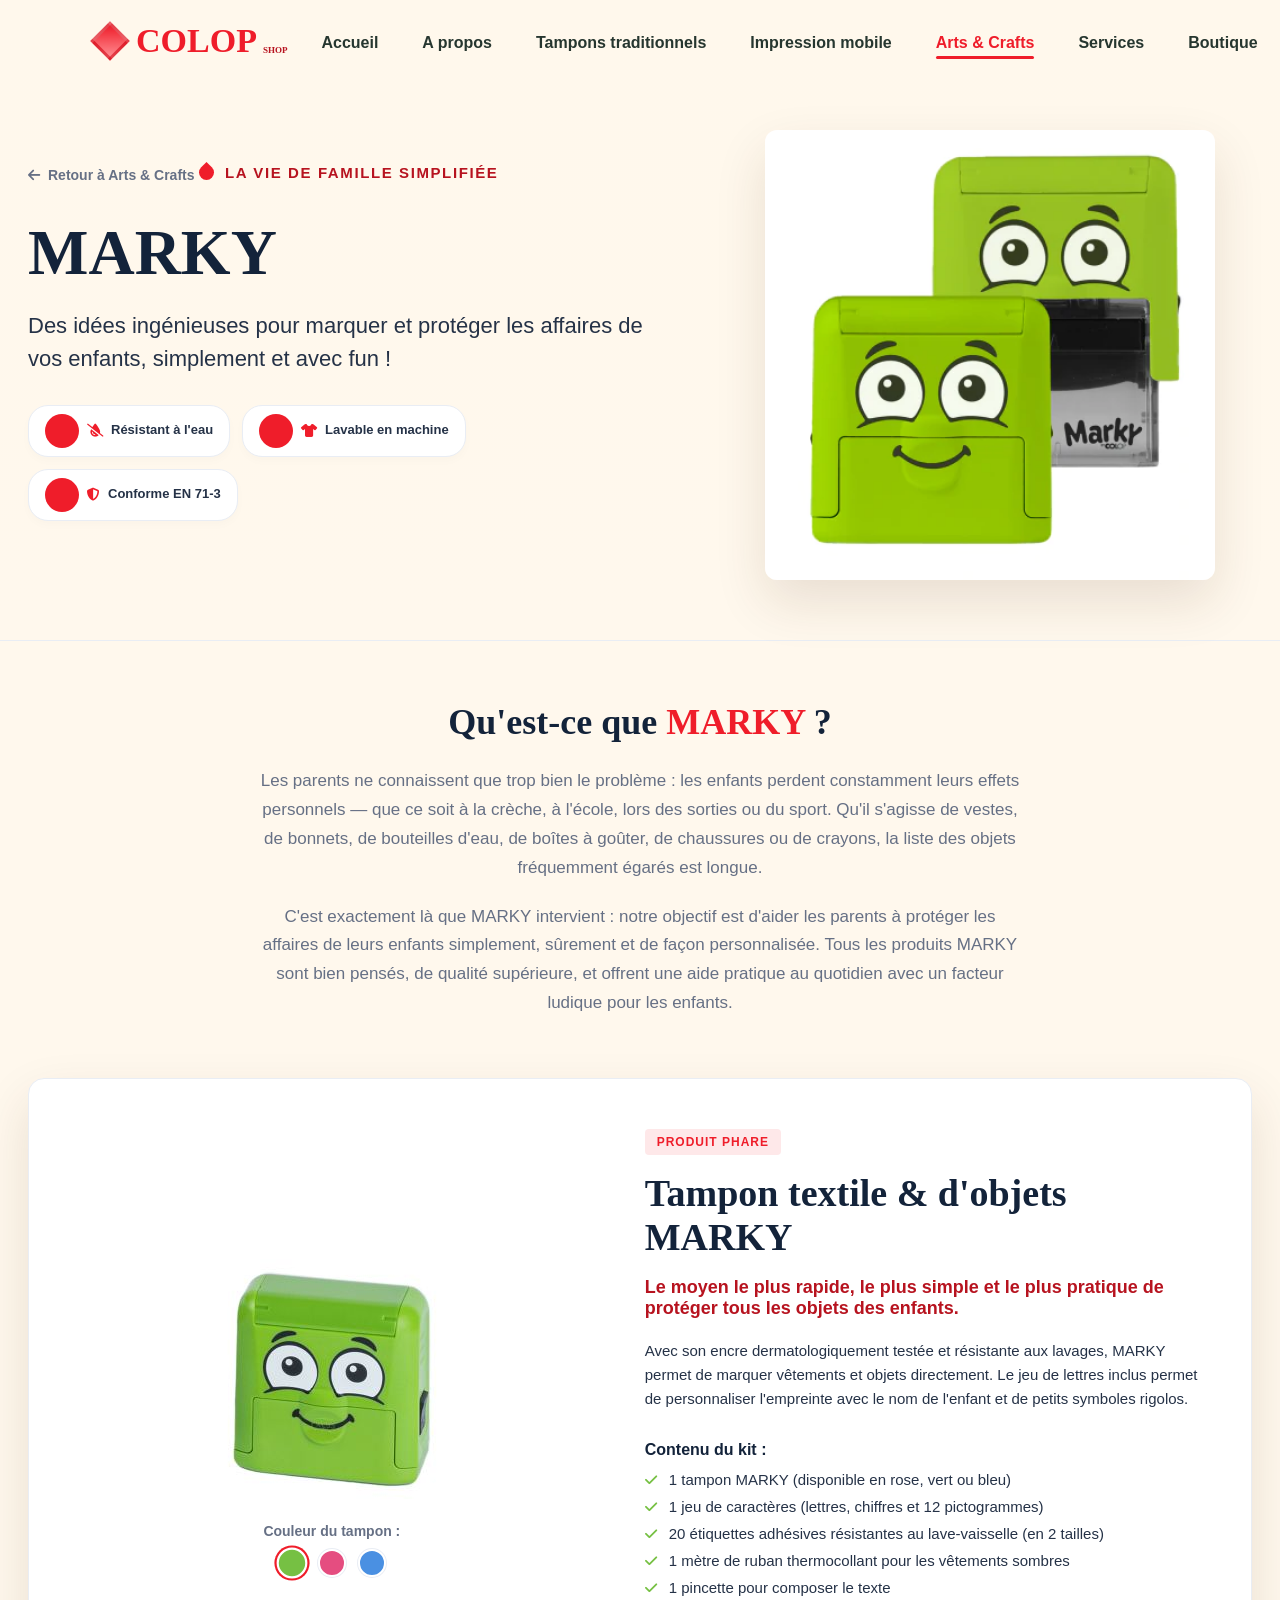
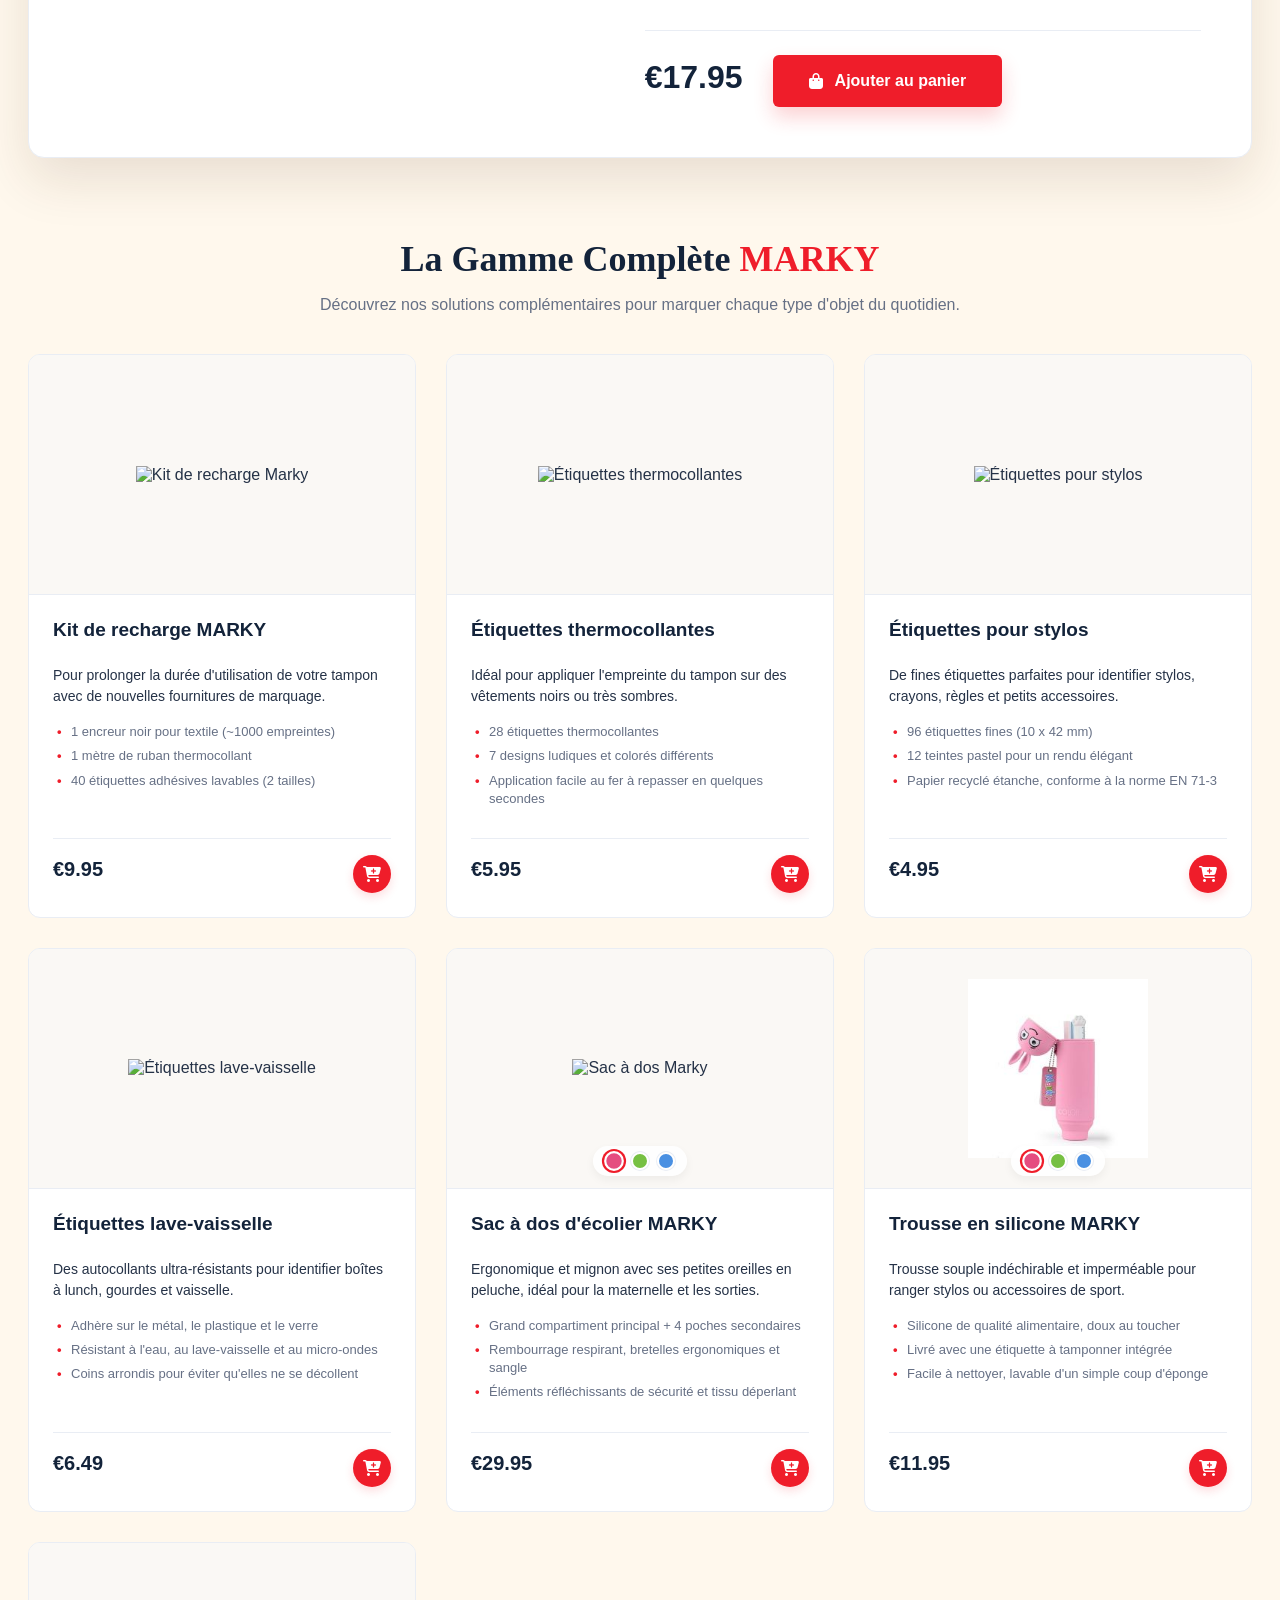
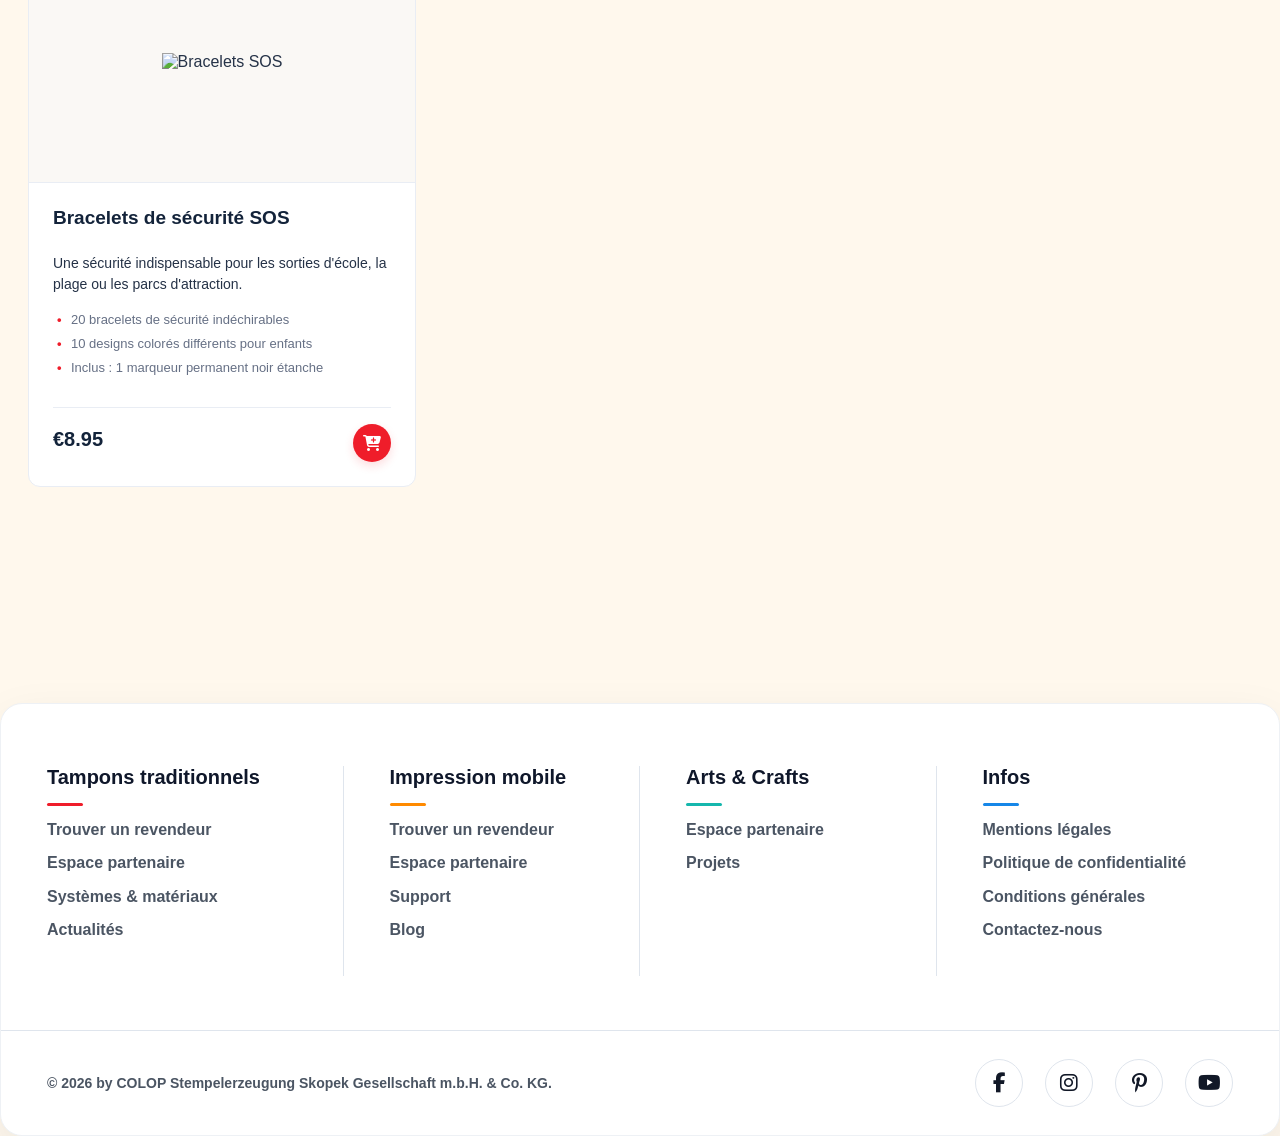
==== commit c54c4247: "ddd" ====
--- a/marky.html
+++ b/marky.html
@@ -1,560 +1,331 @@
-<!DOCTYPE html>
+<!doctype html>
 <html lang="fr">
-<head>
-  <meta charset="UTF-8">
-  <meta name="viewport" content="width=device-width, initial-scale=1.0">
-  <title>COLOP MARKY | Tampons & Marquage Personnalisé - Nüma</title>
-  <meta name="description" content="Découvrez la gamme COLOP MARKY pour enfants chez Nüma. Tampons textiles personnalisables, kits de recharge, étiquettes stylos et gourdes pour marquer toutes leurs affaires.">
-  <meta name="keywords" content="COLOP Marky, tampon textile, marquage vêtements, étiquettes autocollantes, étiquette gourde, fournitures scolaires personnalisées">
-  <link rel="stylesheet" href="style.css">
-</head>
-<body>
-
-  <!-- TOAST NOTIFICATION CONTAINER -->
-  <div id="toast-container" class="toast-container"></div>
-
-  <!-- NAVIGATION HEADER -->
-  <header id="main-header">
-    <div class="container navbar-container">
-      <!-- Logo -->
-      <a href="index.html" class="logo" id="nav-logo" aria-label="Accueil Nüma Coffee Kitchen">
-        <div class="logo-icon">
-          <!-- Steaming Coffee Mug SVG -->
-          <svg width="28" height="28" viewBox="0 0 24 24" fill="none" stroke="currentColor" stroke-width="2.5" stroke-linecap="round" stroke-linejoin="round">
-            <path d="M17 8h1a4 4 0 1 1 0 8h-1"></path>
-            <path d="M3 8h14v9a4 4 0 0 1-4 4H7a4 4 0 0 1-4-4Z"></path>
-            <line x1="6" y1="2" x2="6" y2="4"></line>
-            <line x1="10" y1="2" x2="10" y2="4"></line>
-            <line x1="14" y1="2" x2="14" y2="4"></line>
-          </svg>
-        </div>
-        <div class="logo-text">
-          N&Uuml;MA
-          <span>Coffee Kitchen</span>
-        </div>
-      </a>
-
-      <!-- Desktop Links -->
-      <nav aria-label="Navigation Principale">
-        <ul class="nav-links" id="nav-links">
-          <li><a href="index.html#home" id="link-home">Accueil</a></li>
-          <li><a href="index.html#quiz-section" id="link-quiz">Trouver Mon Café</a></li>
-          <li><a href="index.html#menu-section" id="link-menu">Menu</a></li>
-          <li class="nav-dropdown">
-            <a href="#" class="active" id="link-arts">Arts &amp; Crafts <span class="arrow">&#9662;</span></a>
-            <ul class="dropdown-menu">
-              <li><a href="#" id="link-marky" class="active">Marky</a></li>
-            </ul>
-          </li>
-          <li><a href="index.html#space-section" id="link-space">Notre Espace</a></li>
-          <li><a href="index.html#contact-section" id="link-contact">Contact</a></li>
-        </ul>
-      </nav>
-
-      <!-- Nav Actions -->
-      <div class="nav-actions">
-        <!-- Cart Trigger -->
-        <button class="cart-trigger" id="cart-btn" aria-label="Ouvrir le Panier">
-          <!-- Shopping Bag SVG -->
-          <svg viewBox="0 0 24 24" fill="none" stroke="currentColor" stroke-width="2.2" stroke-linecap="round" stroke-linejoin="round">
-            <path d="M6 2L3 6v14a2 2 0 0 0 2 2h14a2 2 0 0 0 2-2V6l-3-4z"></path>
-            <line x1="3" y1="6" x2="21" y2="6"></line>
-            <path d="M16 10a4 4 0 0 1-8 0"></path>
-          </svg>
-          <span class="cart-count" id="cart-badge">0</span>
+  <head>
+    <meta charset="utf-8" />
+    <meta name="viewport" content="width=device-width, initial-scale=1" />
+    <title>COLOP MARKY - Tampons &amp; Accessoires pour Enfants</title>
+    <link
+      rel="stylesheet"
+      href="https://cdnjs.cloudflare.com/ajax/libs/font-awesome/6.5.2/css/all.min.css"
+    />
+    <link rel="stylesheet" href="styles.css" />
+  </head>
+  <body class="marky-page">
+    <div class="topbar">
+      <div class="wrap topbar__inner">
+        <span>La boutique ne fonctionnera pas correctement si les cookies sont désactivés.</span>
+        <div>
+          <a href="#">Mon compte</a>
+          <a href="#">Connexion</a>
+          <a href="#">Créer un compte</a>
+        </div>
+      </div>
+    </div>
+
+    <header class="site-header">
+      <div class="wrap header-grid">
+        <button class="icon-button nav-toggle" aria-label="Ouvrir le menu">
+          <span></span><span></span><span></span>
         </button>
-
-        <a href="index.html#menu-section" class="btn btn-primary btn-sm btn-nav-order" id="nav-order-btn">Commander</a>
-
-        <!-- Mobile Menu Toggle Button -->
-        <button class="mobile-menu-btn" id="mobile-toggle" aria-label="Basculer le Menu" aria-expanded="false">
-          <span></span>
-          <span></span>
-          <span></span>
-        </button>
-      </div>
-    </div>
-  </header>
-
-  <!-- HERO SECTION -->
-  <section class="marky-hero" id="marky-home">
-    <div class="container marky-hero-grid">
-      <div class="hero-content reveal active">
-        <div class="hero-badge">
-          <span class="pulse-dot"></span>
-          Collection Parent & Enfant
-        </div>
-        <h1>COLOP MARKY <br><span class="highlight">Tampon & Étiquettes</span></h1>
-        <p>Découvrez MARKY, le tampon textile de COLOP ! La méthode la plus rapide et efficace pour identifier les vêtements, gourdes et fournitures de vos enfants. Fabriqué en Autriche, avec encre dermatologiquement testée.</p>
-        <div class="hero-buttons">
-          <a href="#products-section" class="btn btn-primary" id="marky-explore-cta">Découvrir la Gamme</a>
-          <a href="#how-section" class="btn btn-secondary" id="marky-how-cta">Comment ça marche ?</a>
-        </div>
-      </div>
-      <div class="marky-hero-media reveal reveal-delay-2 active">
-        <div class="marky-hero-img-wrapper">
-          <img src="assets/images/marky-hero.png" alt="COLOP Marky Textile Stamp dans une chambre d'enfant" class="marky-hero-img">
-        </div>
-      </div>
-    </div>
-  </section>
-
-  <!-- INTRO FEATURES SECTION -->
-  <section class="marky-intro section-padding" id="features-section">
-    <div class="container">
-      <div class="section-header text-center reveal">
-        <span class="subtitle">Conception Intelligente</span>
-        <h2>Pourquoi choisir MARKY ?</h2>
-        <p>Un concept ludique, pratique et durable pour faciliter le quotidien des parents.</p>
-      </div>
-
-      <div class="marky-intro-grid">
-        <!-- Card 1 -->
-        <div class="marky-intro-card reveal reveal-delay-1">
-          <div class="marky-intro-card-icon">🔬</div>
-          <h3>Dermatologiquement Testé</h3>
-          <p>L'encre textile intégrée est hypoallergénique et douce pour la peau sensible des enfants (certifiée 'Excellent' par Dermatest).</p>
-        </div>
-        <!-- Card 2 -->
-        <div class="marky-intro-card reveal reveal-delay-2">
-          <div class="marky-intro-card-icon">💧</div>
-          <h3>Haute Résistance</h3>
-          <p>Les marquages sur vêtements résistent au lave-linge jusqu'à 60°C. Les étiquettes collées résistent parfaitement au lave-vaisselle.</p>
-        </div>
-        <!-- Card 3 -->
-        <div class="marky-intro-card reveal reveal-delay-3">
-          <div class="marky-intro-card-icon">✏️</div>
-          <h3>100% Personnalisable</h3>
-          <p>Créez et modifiez le texte à volonté grâce au jeu de caractères inclus (lettres, chiffres et pictogrammes amusants).</p>
-        </div>
-      </div>
-    </div>
-  </section>
-
-  <!-- HOW IT WORKS SECTION -->
-  <section class="marky-how section-padding" id="how-section">
-    <div class="container">
-      <div class="section-header text-center reveal">
-        <span class="subtitle">Guide Pratique</span>
-        <h2>Comment utiliser MARKY ?</h2>
-        <p>Marquez toutes les affaires en quelques étapes simples.</p>
-      </div>
-
-      <div class="marky-how-grid">
-        <!-- Step 1 -->
-        <div class="marky-how-card reveal reveal-delay-1">
-          <span class="marky-how-step-num">01</span>
-          <h3>Composer</h3>
-          <p>Retirez le couvercle et utilisez la pince pour placer les caractères sur la base du tampon.</p>
-        </div>
-        <!-- Step 2 -->
-        <div class="marky-how-card reveal reveal-delay-2">
-          <span class="marky-how-step-num">02</span>
-          <h3>Tamponner</h3>
-          <p>Pressez le tampon directement sur les vêtements clairs, le papier, le carton ou les chaussures.</p>
-        </div>
-        <!-- Step 3 -->
-        <div class="marky-how-card reveal reveal-delay-3">
-          <span class="marky-how-step-num">03</span>
-          <h3>Thermocoller</h3>
-          <p>Pour les tissus foncés, tamponnez la bande thermocollante fournie, puis fixez-la au fer à repasser.</p>
-        </div>
-        <!-- Step 4 -->
-        <div class="marky-how-card reveal reveal-delay-4">
-          <span class="marky-how-step-num">04</span>
-          <h3>Étiqueter</h3>
-          <p>Pour les objets lisses (gourdes, crayons), tamponnez les étiquettes adhésives et collez-les.</p>
-        </div>
-      </div>
-    </div>
-  </section>
-
-  <!-- PRODUCTS SECTION -->
-  <section class="marky-products-section section-padding" id="products-section">
-    <div class="container">
-      <div class="section-header text-center reveal">
-        <span class="subtitle">Boutique en Ligne</span>
-        <h2>La Gamme Complète MARKY</h2>
-        <p>Sélectionnez vos tampons et accessoires et ajoutez-les directement à votre panier.</p>
-      </div>
-
-      <div class="menu-grid" id="marky-products-grid">
-        <!-- Tampon Vert -->
-        <article class="menu-item reveal reveal-delay-1 active">
-          <div class="menu-item-media">
-            <span class="menu-item-badge">Tampon</span>
-            <img src="assets/images/marky-stamp.png" alt="Tampon Textile MARKY - Vert" class="menu-item-img" style="opacity: 1; width: 100%; height: auto;">
-          </div>
-          <div class="menu-item-content">
-            <div class="menu-item-title-row">
-              <h3>MARKY - Vert</h3>
-              <span class="menu-item-price">55.00 TND</span>
-            </div>
-            <p class="menu-item-desc">Le tampon textile personnalisable MARKY en coloris vert. Livré avec un set de caractères, bande thermocollante et pince.</p>
-            <div class="menu-item-footer">
-              <div class="menu-item-tags">
-                <span class="menu-item-tag">Vert</span>
-                <span class="menu-item-tag">Textile</span>
-              </div>
-              <button class="btn-add-to-cart" data-add-to-cart="marky-stamp-green" aria-label="Ajouter Tampon Vert au panier">
-                <svg viewBox="0 0 24 24" fill="none" stroke="currentColor" stroke-width="2.5" stroke-linecap="round" stroke-linejoin="round">
-                  <line x1="12" y1="5" x2="12" y2="19"></line>
-                  <line x1="5" y1="12" x2="19" y2="12"></line>
-                </svg>
-              </button>
+        <a class="brand" href="index.html" aria-label="COLOP shop">
+          <span>COL</span><span>OP</span>
+          <small>Shop</small>
+        </a>
+        <nav class="main-nav" aria-label="Navigation principale">
+          <a href="index.html">Accueil</a>
+          <a href="#">A propos</a>
+          <a href="#">Tampons traditionnels</a>
+          <a href="#">Impression mobile</a>
+          <a class="active" href="index.html">Arts &amp; Crafts</a>
+          <a href="#">Services</a>
+          <a href="#">Boutique</a>
+        </nav>
+        <div class="header-actions">
+          <button class="search-button" aria-label="Rechercher"></button>
+          <a class="cart-link" href="#">Mon panier</a>
+        </div>
+      </div>
+    </header>
+
+    <main class="marky-main-content">
+      <!-- Section Hero -->
+      <section class="marky-hero">
+        <div class="wrap marky-hero__inner">
+          <div class="marky-hero-copy">
+            <a href="index.html" class="back-link"><i class="fa-solid fa-arrow-left"></i> Retour à Arts &amp; Crafts</a>
+            <span class="hero-kicker">La vie de famille simplifiée</span>
+            <h1>MARKY</h1>
+            <p>Des idées ingénieuses pour marquer et protéger les affaires de vos enfants, simplement et avec fun !</p>
+            <div class="hero-badges">
+              <span class="badge"><i class="fa-solid fa-tint-slash"></i> Résistant à l'eau</span>
+              <span class="badge"><i class="fa-solid fa-shirt"></i> Lavable en machine</span>
+              <span class="badge"><i class="fa-solid fa-shield-halved"></i> Conforme EN 71-3</span>
             </div>
           </div>
-        </article>
-
-        <!-- Tampon Rose -->
-        <article class="menu-item reveal reveal-delay-2 active">
-          <div class="menu-item-media">
-            <span class="menu-item-badge">Tampon</span>
-            <img src="assets/images/marky-stamp.png" alt="Tampon Textile MARKY - Rose" class="menu-item-img" style="opacity: 1; width: 100%; height: auto;">
+          <div class="marky-hero-art">
+            <img src="assets/brands/marky.jpg" alt="Famille utilisant les tampons Marky" class="marky-hero-img" />
           </div>
-          <div class="menu-item-content">
-            <div class="menu-item-title-row">
-              <h3>MARKY - Rose</h3>
-              <span class="menu-item-price">55.00 TND</span>
+        </div>
+      </section>
+
+      <!-- Section Introduction -->
+      <div class="wrap">
+        <section class="marky-intro">
+          <h2>Qu'est-ce que <span>MARKY</span> ?</h2>
+          <p>
+            Les parents ne connaissent que trop bien le problème : les enfants perdent constamment leurs effets personnels — que ce soit à la crèche, à l'école, lors des sorties ou du sport. 
+            Qu'il s'agisse de vestes, de bonnets, de bouteilles d'eau, de boîtes à goûter, de chaussures ou de crayons, la liste des objets fréquemment égarés est longue.
+          </p>
+          <p>
+            C'est exactement là que MARKY intervient : notre objectif est d'aider les parents à protéger les affaires de leurs enfants simplement, sûrement et de façon personnalisée. Tous les produits MARKY sont bien pensés, de qualité supérieure, et offrent une aide pratique au quotidien avec un facteur ludique pour les enfants.
+          </p>
+        </section>
+      </div>
+
+      <!-- Section Produit Vedette : Le Tampon MARKY -->
+      <div class="wrap">
+        <section class="marky-featured-product">
+          <div class="featured-grid">
+            <div class="featured-image-container">
+              <img id="main-stamp-image" src="assets/products/marky-textile-stamp-green.jpg" alt="Tampon textile Marky" />
+              <div class="color-picker-wrapper">
+                <span>Couleur du tampon :</span>
+                <div class="color-swatches">
+                  <button class="swatch green active" data-color="green" data-img="assets/products/marky-textile-stamp-green.jpg" aria-label="Vert"></button>
+                  <button class="swatch pink" data-color="pink" data-img="https://www.colop.com/media/catalog/product/cache/20ef2cfa182b30a9089f12ad28649551/c/o/colop-diy-marky-stamp-textile-school-marker-pink.jpg" aria-label="Rose"></button>
+                  <button class="swatch blue" data-color="blue" data-img="https://www.colop.com/media/catalog/product/cache/20ef2cfa182b30a9089f12ad28649551/c/o/colop-diy-marky-stamp-textile-school-marker-blue.jpg" aria-label="Bleu"></button>
+                </div>
+              </div>
             </div>
-            <p class="menu-item-desc">Le tampon textile personnalisable MARKY en coloris rose. Livré avec un set de caractères, bande thermocollante et pince.</p>
-            <div class="menu-item-footer">
-              <div class="menu-item-tags">
-                <span class="menu-item-tag">Rose</span>
-                <span class="menu-item-tag">Textile</span>
-              </div>
-              <button class="btn-add-to-cart" data-add-to-cart="marky-stamp-pink" aria-label="Ajouter Tampon Rose au panier">
-                <svg viewBox="0 0 24 24" fill="none" stroke="currentColor" stroke-width="2.5" stroke-linecap="round" stroke-linejoin="round">
-                  <line x1="12" y1="5" x2="12" y2="19"></line>
-                  <line x1="5" y1="12" x2="19" y2="12"></line>
-                </svg>
-              </button>
+            <div class="featured-details">
+              <span class="product-flag">Produit Phare</span>
+              <h2>Tampon textile &amp; d'objets MARKY</h2>
+              <p class="tagline">Le moyen le plus rapide, le plus simple et le plus pratique de protéger tous les objets des enfants.</p>
+              <p class="description">
+                Avec son encre dermatologiquement testée et résistante aux lavages, MARKY permet de marquer vêtements et objets directement. Le jeu de lettres inclus permet de personnaliser l'empreinte avec le nom de l'enfant et de petits symboles rigolos.
+              </p>
+              
+              <h3>Contenu du kit :</h3>
+              <ul class="features-list">
+                <li><i class="fa-solid fa-check"></i> 1 tampon MARKY (disponible en rose, vert ou bleu)</li>
+                <li><i class="fa-solid fa-check"></i> 1 jeu de caractères (lettres, chiffres et 12 pictogrammes)</li>
+                <li><i class="fa-solid fa-check"></i> 20 étiquettes adhésives résistantes au lave-vaisselle (en 2 tailles)</li>
+                <li><i class="fa-solid fa-check"></i> 1 mètre de ruban thermocollant pour les vêtements sombres</li>
+                <li><i class="fa-solid fa-check"></i> 1 pincette pour composer le texte</li>
+              </ul>
+              
+              <div class="price-action">
+                <span class="price">&euro;17.95</span>
+                <button class="buy-button"><i class="fa-solid fa-bag-shopping"></i> Ajouter au panier</button>
+              </div>
             </div>
           </div>
-        </article>
-
-        <!-- Tampon Bleu -->
-        <article class="menu-item reveal reveal-delay-3 active">
-          <div class="menu-item-media">
-            <span class="menu-item-badge">Tampon</span>
-            <img src="assets/images/marky-stamp.png" alt="Tampon Textile MARKY - Bleu" class="menu-item-img" style="opacity: 1; width: 100%; height: auto;">
+        </section>
+      </div>
+
+      <!-- Section Accessoires et autres produits de la gamme -->
+      <div class="wrap">
+        <section class="marky-accessories-section">
+          <h2>La Gamme Complète <span>MARKY</span></h2>
+          <p class="section-desc">Découvrez nos solutions complémentaires pour marquer chaque type d'objet du quotidien.</p>
+          
+          <div class="accessories-grid">
+            <!-- 1. Kit de Recharge -->
+            <article class="accessory-card">
+              <div class="card-image-box">
+                <img src="https://www.colop.com/media/catalog/product/cache/20ef2cfa182b30a9089f12ad28649551/c/o/colop-marky-stamp-refill-kit-textile-school-marker-02.png" alt="Kit de recharge Marky" />
+              </div>
+              <div class="card-content">
+                <h3>Kit de recharge MARKY</h3>
+                <p class="desc">Pour prolonger la durée d'utilisation de votre tampon avec de nouvelles fournitures de marquage.</p>
+                <ul class="bullets">
+                  <li>1 encreur noir pour textile (~1000 empreintes)</li>
+                  <li>1 mètre de ruban thermocollant</li>
+                  <li>40 étiquettes adhésives lavables (2 tailles)</li>
+                </ul>
+                <div class="card-bottom">
+                  <span class="price">&euro;9.95</span>
+                  <button class="btn-sm" aria-label="Ajouter au panier"><i class="fa-solid fa-cart-plus"></i></button>
+                </div>
+              </div>
+            </article>
+
+            <!-- 2. Étiquettes Thermocollantes -->
+            <article class="accessory-card">
+              <div class="card-image-box">
+                <img src="https://www.colop.com/media/catalog/product/cache/20ef2cfa182b30a9089f12ad28649551/m/a/marky_iron-on_packaging-front__169589.jpg" alt="Étiquettes thermocollantes" />
+              </div>
+              <div class="card-content">
+                <h3>Étiquettes thermocollantes</h3>
+                <p class="desc">Idéal pour appliquer l'empreinte du tampon sur des vêtements noirs ou très sombres.</p>
+                <ul class="bullets">
+                  <li>28 étiquettes thermocollantes</li>
+                  <li>7 designs ludiques et colorés différents</li>
+                  <li>Application facile au fer à repasser en quelques secondes</li>
+                </ul>
+                <div class="card-bottom">
+                  <span class="price">&euro;5.95</span>
+                  <button class="btn-sm" aria-label="Ajouter au panier"><i class="fa-solid fa-cart-plus"></i></button>
+                </div>
+              </div>
+            </article>
+
+            <!-- 3. Étiquettes pour stylos -->
+            <article class="accessory-card">
+              <div class="card-image-box">
+                <img src="https://www.colop.com/media/catalog/product/cache/20ef2cfa182b30a9089f12ad28649551/m/a/marky-stifte-etiketten1.jpg" alt="Étiquettes pour stylos" />
+              </div>
+              <div class="card-content">
+                <h3>Étiquettes pour stylos</h3>
+                <p class="desc">De fines étiquettes parfaites pour identifier stylos, crayons, règles et petits accessoires.</p>
+                <ul class="bullets">
+                  <li>96 étiquettes fines (10 x 42 mm)</li>
+                  <li>12 teintes pastel pour un rendu élégant</li>
+                  <li>Papier recyclé étanche, conforme à la norme EN 71-3</li>
+                </ul>
+                <div class="card-bottom">
+                  <span class="price">&euro;4.95</span>
+                  <button class="btn-sm" aria-label="Ajouter au panier"><i class="fa-solid fa-cart-plus"></i></button>
+                </div>
+              </div>
+            </article>
+
+            <!-- 4. Étiquettes lave-vaisselle -->
+            <article class="accessory-card">
+              <div class="card-image-box">
+                <img src="https://www.colop.com/media/catalog/product/cache/20ef2cfa182b30a9089f12ad28649551/m/a/marky-geschirrsp_lfeste-etiketten_1_1.jpg" alt="Étiquettes lave-vaisselle" />
+              </div>
+              <div class="card-content">
+                <h3>Étiquettes lave-vaisselle</h3>
+                <p class="desc">Des autocollants ultra-résistants pour identifier boîtes à lunch, gourdes et vaisselle.</p>
+                <ul class="bullets">
+                  <li>Adhère sur le métal, le plastique et le verre</li>
+                  <li>Résistant à l'eau, au lave-vaisselle et au micro-ondes</li>
+                  <li>Coins arrondis pour éviter qu'elles ne se décollent</li>
+                </ul>
+                <div class="card-bottom">
+                  <span class="price">&euro;6.49</span>
+                  <button class="btn-sm" aria-label="Ajouter au panier"><i class="fa-solid fa-cart-plus"></i></button>
+                </div>
+              </div>
+            </article>
+
+            <!-- 5. Sacs à dos MARKY (Interactif) -->
+            <article class="accessory-card">
+              <div class="card-image-box">
+                <img id="backpack-image" src="https://www.colop.com/media/catalog/product/cache/20ef2cfa182b30a9089f12ad28649551/m/a/marky-backpack-pink_front-main__171896_1.jpg" alt="Sac à dos Marky" />
+                <div class="card-color-picker">
+                  <button class="swatch pink active" data-product="backpack" data-img="https://www.colop.com/media/catalog/product/cache/20ef2cfa182b30a9089f12ad28649551/m/a/marky-backpack-pink_front-main__171896_1.jpg" aria-label="Rose"></button>
+                  <button class="swatch green" data-product="backpack" data-img="https://www.colop.com/media/catalog/product/cache/20ef2cfa182b30a9089f12ad28649551/m/a/marky-backpack-green_front-main__171894.jpg" aria-label="Vert"></button>
+                  <button class="swatch blue" data-product="backpack" data-img="https://www.colop.com/media/catalog/product/cache/20ef2cfa182b30a9089f12ad28649551/m/a/marky-backpack-blue_front-main__171895.jpg" aria-label="Bleu"></button>
+                </div>
+              </div>
+              <div class="card-content">
+                <h3>Sac à dos d'écolier MARKY</h3>
+                <p class="desc">Ergonomique et mignon avec ses petites oreilles en peluche, idéal pour la maternelle et les sorties.</p>
+                <ul class="bullets">
+                  <li>Grand compartiment principal + 4 poches secondaires</li>
+                  <li>Rembourrage respirant, bretelles ergonomiques et sangle</li>
+                  <li>Éléments réfléchissants de sécurité et tissu déperlant</li>
+                </ul>
+                <div class="card-bottom">
+                  <span class="price">&euro;29.95</span>
+                  <button class="btn-sm" aria-label="Ajouter au panier"><i class="fa-solid fa-cart-plus"></i></button>
+                </div>
+              </div>
+            </article>
+
+            <!-- 6. Trousses en silicone (Interactif) -->
+            <article class="accessory-card">
+              <div class="card-image-box">
+                <img id="pencilcase-image" src="assets/products/marky-pencil-case-pink.jpg" alt="Trousse en silicone Marky" />
+                <div class="card-color-picker">
+                  <button class="swatch pink active" data-product="pencilcase" data-img="assets/products/marky-pencil-case-pink.jpg" aria-label="Rose"></button>
+                  <button class="swatch green" data-product="pencilcase" data-img="https://www.colop.com/media/catalog/product/cache/20ef2cfa182b30a9089f12ad28649551/m/a/marky_pencil-case-green_side_169878_1.jpg" aria-label="Vert"></button>
+                  <button class="swatch blue" data-product="pencilcase" data-img="https://www.colop.com/media/catalog/product/cache/20ef2cfa182b30a9089f12ad28649551/m/a/marky_pencil-case-blue_front__169879.jpg" aria-label="Bleu"></button>
+                </div>
+              </div>
+              <div class="card-content">
+                <h3>Trousse en silicone MARKY</h3>
+                <p class="desc">Trousse souple indéchirable et imperméable pour ranger stylos ou accessoires de sport.</p>
+                <ul class="bullets">
+                  <li>Silicone de qualité alimentaire, doux au toucher</li>
+                  <li>Livré avec une étiquette à tamponner intégrée</li>
+                  <li>Facile à nettoyer, lavable d'un simple coup d'éponge</li>
+                </ul>
+                <div class="card-bottom">
+                  <span class="price">&euro;11.95</span>
+                  <button class="btn-sm" aria-label="Ajouter au panier"><i class="fa-solid fa-cart-plus"></i></button>
+                </div>
+              </div>
+            </article>
+
+            <!-- 7. Bracelets de sécurité SOS -->
+            <article class="accessory-card">
+              <div class="card-image-box">
+                <img src="https://www.colop.com/media/catalog/product/cache/20ef2cfa182b30a9089f12ad28649551/m/a/marky_sos-wristbands_packaging-side__169876.jpg" alt="Bracelets SOS" />
+              </div>
+              <div class="card-content">
+                <h3>Bracelets de sécurité SOS</h3>
+                <p class="desc">Une sécurité indispensable pour les sorties d'école, la plage ou les parcs d'attraction.</p>
+                <ul class="bullets">
+                  <li>20 bracelets de sécurité indéchirables</li>
+                  <li>10 designs colorés différents pour enfants</li>
+                  <li>Inclus : 1 marqueur permanent noir étanche</li>
+                </ul>
+                <div class="card-bottom">
+                  <span class="price">&euro;8.95</span>
+                  <button class="btn-sm" aria-label="Ajouter au panier"><i class="fa-solid fa-cart-plus"></i></button>
+                </div>
+              </div>
+            </article>
           </div>
-          <div class="menu-item-content">
-            <div class="menu-item-title-row">
-              <h3>MARKY - Bleu</h3>
-              <span class="menu-item-price">55.00 TND</span>
-            </div>
-            <p class="menu-item-desc">Le tampon textile personnalisable MARKY en coloris bleu. Livré avec un set de caractères, bande thermocollante et pince.</p>
-            <div class="menu-item-footer">
-              <div class="menu-item-tags">
-                <span class="menu-item-tag">Bleu</span>
-                <span class="menu-item-tag">Textile</span>
-              </div>
-              <button class="btn-add-to-cart" data-add-to-cart="marky-stamp-blue" aria-label="Ajouter Tampon Bleu au panier">
-                <svg viewBox="0 0 24 24" fill="none" stroke="currentColor" stroke-width="2.5" stroke-linecap="round" stroke-linejoin="round">
-                  <line x1="12" y1="5" x2="12" y2="19"></line>
-                  <line x1="5" y1="12" x2="19" y2="12"></line>
-                </svg>
-              </button>
-            </div>
-          </div>
-        </article>
-
-        <!-- Kit Recharge -->
-        <article class="menu-item reveal reveal-delay-1 active">
-          <div class="menu-item-media">
-            <span class="menu-item-badge">Recharge</span>
-            <img src="data:image/svg+xml;utf8,<svg xmlns=%22http://www.w3.org/2000/svg%22 width=%22300%22 height=%22200%22 viewBox=%220 0 300 200%22><rect width=%22100%25%22 height=%22100%25%22 fill=%22%23C7B7A3%22/><text x=%2250%25%22 y=%2250%25%22 dominant-baseline=%22middle%22 text-anchor=%22middle%22 font-family=%22serif%22 font-size=%2220%22 fill=%22%23561C24%22>Kit Recharge MARKY</text></svg>" alt="Kit de Recharge MARKY" class="menu-item-img" style="opacity: 1; width: 100%; height: auto;">
-          </div>
-          <div class="menu-item-content">
-            <div class="menu-item-title-row">
-              <h3>Kit de Recharge</h3>
-              <span class="menu-item-price">30.00 TND</span>
-            </div>
-            <p class="menu-item-desc">Recharge complète contenant 1 cassette d'encre noire, 1m de bande thermocollante et 40 étiquettes adhésives.</p>
-            <div class="menu-item-footer">
-              <div class="menu-item-tags">
-                <span class="menu-item-tag">Encre</span>
-                <span class="menu-item-tag">Bande</span>
-              </div>
-              <button class="btn-add-to-cart" data-add-to-cart="marky-refill-kit" aria-label="Ajouter Recharge au panier">
-                <svg viewBox="0 0 24 24" fill="none" stroke="currentColor" stroke-width="2.5" stroke-linecap="round" stroke-linejoin="round">
-                  <line x1="12" y1="5" x2="12" y2="19"></line>
-                  <line x1="5" y1="12" x2="19" y2="12"></line>
-                </svg>
-              </button>
-            </div>
-          </div>
-        </article>
-
-        <!-- Etiquettes Stylos -->
-        <article class="menu-item reveal reveal-delay-2 active">
-          <div class="menu-item-media">
-            <span class="menu-item-badge">Étiquettes</span>
-            <img src="data:image/svg+xml;utf8,<svg xmlns=%22http://www.w3.org/2000/svg%22 width=%22300%22 height=%22200%22 viewBox=%220 0 300 200%22><rect width=%22100%25%22 height=%22100%25%22 fill=%22%23C7B7A3%22/><text x=%2250%25%22 y=%2250%25%22 dominant-baseline=%22middle%22 text-anchor=%22middle%22 font-family=%22serif%22 font-size=%2220%22 fill=%22%23561C24%22>&Eacute;tiquettes Stylos</text></svg>" alt="Étiquettes Stylos MARKY" class="menu-item-img" style="opacity: 1; width: 100%; height: auto;">
-          </div>
-          <div class="menu-item-content">
-            <div class="menu-item-title-row">
-              <h3>Étiquettes Stylos</h3>
-              <span class="menu-item-price">18.00 TND</span>
-            </div>
-            <p class="menu-item-desc">96 étiquettes autocollantes coloris pastel pour stylos et règles. Papier recyclé, séchage ultra rapide.</p>
-            <div class="menu-item-footer">
-              <div class="menu-item-tags">
-                <span class="menu-item-tag">Stylos</span>
-                <span class="menu-item-tag">Pastel</span>
-              </div>
-              <button class="btn-add-to-cart" data-add-to-cart="marky-pen-labels" aria-label="Ajouter Étiquettes Stylos au panier">
-                <svg viewBox="0 0 24 24" fill="none" stroke="currentColor" stroke-width="2.5" stroke-linecap="round" stroke-linejoin="round">
-                  <line x1="12" y1="5" x2="12" y2="19"></line>
-                  <line x1="5" y1="12" x2="19" y2="12"></line>
-                </svg>
-              </button>
-            </div>
-          </div>
-        </article>
-
-        <!-- Etiquettes Lave-Vaisselle -->
-        <article class="menu-item reveal reveal-delay-3 active">
-          <div class="menu-item-media">
-            <span class="menu-item-badge">Étiquettes</span>
-            <img src="data:image/svg+xml;utf8,<svg xmlns=%22http://www.w3.org/2000/svg%22 width=%22300%22 height=%22200%22 viewBox=%220 0 300 200%22><rect width=%22100%25%22 height=%22100%25%22 fill=%22%23C7B7A3%22/><text x=%2250%25%22 y=%2250%25%22 dominant-baseline=%22middle%22 text-anchor=%22middle%22 font-family=%22serif%22 font-size=%2220%22 fill=%22%23561C24%22>&Eacute;tiquettes Lave-Vaisselle</text></svg>" alt="Étiquettes Lave-Vaisselle MARKY" class="menu-item-img" style="opacity: 1; width: 100%; height: auto;">
-          </div>
-          <div class="menu-item-content">
-            <div class="menu-item-title-row">
-              <h3>Étiquettes Lave-Vaisselle</h3>
-              <span class="menu-item-price">18.00 TND</span>
-            </div>
-            <p class="menu-item-desc">Étiquettes adhésives résistantes à l'eau pour gourdes, boîtes à lunch, etc. Passage au lave-vaisselle sans problème.</p>
-            <div class="menu-item-footer">
-              <div class="menu-item-tags">
-                <span class="menu-item-tag">Gourdes</span>
-                <span class="menu-item-tag">Imperméable</span>
-              </div>
-              <button class="btn-add-to-cart" data-add-to-cart="marky-dishwasher-labels" aria-label="Ajouter Étiquettes Gourdes au panier">
-                <svg viewBox="0 0 24 24" fill="none" stroke="currentColor" stroke-width="2.5" stroke-linecap="round" stroke-linejoin="round">
-                  <line x1="12" y1="5" x2="12" y2="19"></line>
-                  <line x1="5" y1="12" x2="19" y2="12"></line>
-                </svg>
-              </button>
-            </div>
-          </div>
-        </article>
-
-        <!-- Sac a dos -->
-        <article class="menu-item reveal reveal-delay-1 active">
-          <div class="menu-item-media">
-            <span class="menu-item-badge">Accessoire</span>
-            <img src="data:image/svg+xml;utf8,<svg xmlns=%22http://www.w3.org/2000/svg%22 width=%22300%22 height=%22200%22 viewBox=%220 0 300 200%22><rect width=%22100%25%22 height=%22100%25%22 fill=%22%23C7B7A3%22/><text x=%2250%25%22 y=%2250%25%22 dominant-baseline=%22middle%22 text-anchor=%22middle%22 font-family=%22serif%22 font-size=%2220%22 fill=%22%23561C24%22>Sac &agrave; Dos MARKY</text></svg>" alt="Sac à Dos Enfant MARKY" class="menu-item-img" style="opacity: 1; width: 100%; height: auto;">
-          </div>
-          <div class="menu-item-content">
-            <div class="menu-item-title-row">
-              <h3>Sac à Dos Enfant</h3>
-              <span class="menu-item-price">120.00 TND</span>
-            </div>
-            <p class="menu-item-desc">Sac à dos ergonomique avec rembourrage dorsal respirant et bandes réfléchissantes. Badge velcro personnalisable.</p>
-            <div class="menu-item-footer">
-              <div class="menu-item-tags">
-                <span class="menu-item-tag">Scolaire</span>
-                <span class="menu-item-tag">Premium</span>
-              </div>
-              <button class="btn-add-to-cart" data-add-to-cart="marky-backpack" aria-label="Ajouter Sac à dos au panier">
-                <svg viewBox="0 0 24 24" fill="none" stroke="currentColor" stroke-width="2.5" stroke-linecap="round" stroke-linejoin="round">
-                  <line x1="12" y1="5" x2="12" y2="19"></line>
-                  <line x1="5" y1="12" x2="19" y2="12"></line>
-                </svg>
-              </button>
-            </div>
-          </div>
-        </article>
-
-        <!-- Trousse Silicone -->
-        <article class="menu-item reveal reveal-delay-2 active">
-          <div class="menu-item-media">
-            <span class="menu-item-badge">Accessoire</span>
-            <img src="data:image/svg+xml;utf8,<svg xmlns=%22http://www.w3.org/2000/svg%22 width=%22300%22 height=%22200%22 viewBox=%220 0 300 200%22><rect width=%22100%25%22 height=%22100%25%22 fill=%22%23C7B7A3%22/><text x=%2250%25%22 y=%2250%25%22 dominant-baseline=%22middle%22 text-anchor=%22middle%22 font-family=%22serif%22 font-size=%2220%22 fill=%22%23561C24%22>Trousse Silicone</text></svg>" alt="Trousse Silicone MARKY" class="menu-item-img" style="opacity: 1; width: 100%; height: auto;">
-          </div>
-          <div class="menu-item-content">
-            <div class="menu-item-title-row">
-              <h3>Trousse Silicone</h3>
-              <span class="menu-item-price">36.00 TND</span>
-            </div>
-            <p class="menu-item-desc">Trousse en silicone durable et imperméable. Base extensible pour plus de rangement et étiquette de marquage.</p>
-            <div class="menu-item-footer">
-              <div class="menu-item-tags">
-                <span class="menu-item-tag">Trousse</span>
-                <span class="menu-item-tag">Silicone</span>
-              </div>
-              <button class="btn-add-to-cart" data-add-to-cart="marky-pencil-case" aria-label="Ajouter Trousse au panier">
-                <svg viewBox="0 0 24 24" fill="none" stroke="currentColor" stroke-width="2.5" stroke-linecap="round" stroke-linejoin="round">
-                  <line x1="12" y1="5" x2="12" y2="19"></line>
-                  <line x1="5" y1="12" x2="19" y2="12"></line>
-                </svg>
-              </button>
-            </div>
-          </div>
-        </article>
-
-        <!-- Bracelets SOS -->
-        <article class="menu-item reveal reveal-delay-3 active">
-          <div class="menu-item-media">
-            <span class="menu-item-badge">Sécurité</span>
-            <img src="data:image/svg+xml;utf8,<svg xmlns=%22http://www.w3.org/2000/svg%22 width=%22300%22 height=%22200%22 viewBox=%220 0 300 200%22><rect width=%22100%25%22 height=%22100%25%22 fill=%22%23C7B7A3%22/><text x=%2250%25%22 y=%2250%25%22 dominant-baseline=%22middle%22 text-anchor=%22middle%22 font-family=%22serif%22 font-size=%2220%22 fill=%22%23561C24%22>Bracelets SOS</text></svg>" alt="Bracelets de Sécurité SOS MARKY" class="menu-item-img" style="opacity: 1; width: 100%; height: auto;">
-          </div>
-          <div class="menu-item-content">
-            <div class="menu-item-title-row">
-              <h3>Bracelets SOS</h3>
-              <span class="menu-item-price">18.00 TND</span>
-            </div>
-            <p class="menu-item-desc">20 bracelets SOS colorés pour enfants. Résistent aux UV et à l'eau de mer. Livrés avec un marqueur permanent.</p>
-            <div class="menu-item-footer">
-              <div class="menu-item-tags">
-                <span class="menu-item-tag">Sécurité</span>
-                <span class="menu-item-tag">UV-proof</span>
-              </div>
-              <button class="btn-add-to-cart" data-add-to-cart="marky-sos-wristbands" aria-label="Ajouter Bracelets SOS au panier">
-                <svg viewBox="0 0 24 24" fill="none" stroke="currentColor" stroke-width="2.5" stroke-linecap="round" stroke-linejoin="round">
-                  <line x1="12" y1="5" x2="12" y2="19"></line>
-                  <line x1="5" y1="12" x2="19" y2="12"></line>
-                </svg>
-              </button>
-            </div>
-          </div>
-        </article>
-      </div>
-    </div>
-  </section>
-
-  <!-- SHOPPING CART SLIDE DRAWER -->
-  <div class="cart-drawer-backdrop" id="cart-backdrop"></div>
-  <aside class="cart-drawer" id="cart-drawer" aria-label="Panier d'Achat">
-    
-    <!-- Success checkout modal screen -->
-    <div class="success-modal" id="checkout-success-modal">
-      <div class="success-icon">
-        <svg viewBox="0 0 24 24" fill="none" stroke="currentColor" stroke-width="2.5" stroke-linecap="round" stroke-linejoin="round">
-          <path d="M12 22s8-4 8-10V5l-8-3-8 3v7c0 6 8 10 8 10z"></path>
-          <polyline points="9 11 11 13 15 9"></polyline>
-        </svg>
-      </div>
-      <h4>Commande Envoyée à la Cuisine !</h4>
-      <p>Merci d'avoir commandé chez Nüma. Votre barista prépare actuellement vos boissons et plats. Récupérez-les au bar dans 10 à 15 minutes.</p>
-      <button class="btn btn-primary" id="checkout-close-success">Terminé</button>
-    </div>
-
-    <div class="cart-header">
-      <h3>
-        <svg width="22" height="22" viewBox="0 0 24 24" fill="none" stroke="currentColor" stroke-width="2.2" stroke-linecap="round" stroke-linejoin="round">
-          <path d="M6 2L3 6v14a2 2 0 0 0 2 2h14a2 2 0 0 0 2-2V6l-3-4z"></path>
-          <line x1="3" y1="6" x2="21" y2="6"></line>
-          <path d="M16 10a4 4 0 0 1-8 0"></path>
-        </svg>
-        Votre Commande
-      </h3>
-      <button class="cart-close-btn" id="cart-close" aria-label="Fermer le Panier">
-        <svg width="18" height="18" viewBox="0 0 24 24" fill="none" stroke="currentColor" stroke-width="2.5" stroke-linecap="round" stroke-linejoin="round">
-          <line x1="18" y1="6" x2="6" y2="18"></line>
-          <line x1="6" y1="6" x2="18" y2="18"></line>
-        </svg>
-      </button>
-    </div>
-
-    <!-- Scrollable Items Container -->
-    <div class="cart-items" id="cart-items-container">
-      <!-- Empty Cart View -->
-      <div class="cart-empty-view" id="cart-empty-state">
-        <svg viewBox="0 0 24 24" fill="none" stroke="currentColor" stroke-width="1.5" stroke-linecap="round" stroke-linejoin="round">
-          <path d="M17 8h1a4 4 0 1 1 0 8h-1"></path>
-          <path d="M3 8h14v9a4 4 0 0 1-4 4H7a4 4 0 0 1-4-4Z"></path>
-          <line x1="6" y1="2" x2="6" y2="4"></line>
-          <line x1="10" y1="2" x2="10" y2="4"></line>
-          <line x1="14" y1="2" x2="14" y2="4"></line>
-        </svg>
-        <p>Votre panier est actuellement vide.</p>
-        <a href="index.html#menu-section" class="btn btn-secondary btn-sm" id="cart-empty-shop-cta">Parcourir le Menu</a>
-      </div>
-    </div>
-
-    <!-- Cart Footer Details -->
-    <div class="cart-footer" id="cart-footer">
-      <div class="cart-totals-row">
-        <span>Sous-total</span>
-        <span id="cart-subtotal">0.00 TND</span>
-      </div>
-      <div class="cart-totals-row">
-        <span>Taxe Est. (8%)</span>
-        <span id="cart-tax">0.00 TND</span>
-      </div>
-      <div class="cart-totals-row total">
-        <span>Total à Payer</span>
-        <span id="cart-total">0.00 TND</span>
-      </div>
-      <button class="btn btn-primary" style="width: 100%;" id="checkout-btn">Finaliser la Commande</button>
-    </div>
-  </aside>
-
-  <!-- FOOTER -->
-  <footer>
-    <div class="container footer-grid">
-      <div class="footer-brand">
-        <h3>N&Uuml;MA</h3>
-        <p>Un café-cuisine artisanal dédié aux grains biologiques d'origine unique, aux plats lents au levain et aux espaces de travail esthétiques et paisibles.</p>
-        <div class="social-links">
-          <a href="#" class="social-link" aria-label="Facebook">
-            <svg viewBox="0 0 24 24" fill="none" stroke="currentColor" stroke-width="2" stroke-linecap="round" stroke-linejoin="round"><path d="M18 2h-3a5 5 0 0 0-5 5v3H7v4h3v8h4v-8h3l1-4h-4V7a1 1 0 0 1 1-1h3z"></path></svg>
-          </a>
-          <a href="#" class="social-link" aria-label="Instagram">
-            <svg viewBox="0 0 24 24" fill="none" stroke="currentColor" stroke-width="2" stroke-linecap="round" stroke-linejoin="round"><rect x="2" y="2" width="20" height="20" rx="5" ry="5"></rect><path d="M16 11.37A4 4 0 1 1 12.63 8 4 4 0 0 1 16 11.37z"></path><line x1="17.5" y1="6.5" x2="17.51" y2="6.5"></line></svg>
-          </a>
-          <a href="#" class="social-link" aria-label="Twitter">
-            <svg viewBox="0 0 24 24" fill="none" stroke="currentColor" stroke-width="2" stroke-linecap="round" stroke-linejoin="round"><path d="M23 3a10.9 10.9 0 0 1-3.14 1.53 4.48 4.48 0 0 0-7.86 3v1A10.66 10.66 0 0 1 3 4s-4 9 5 13a11.64 11.64 0 0 1-7 2c9 5 20 0 20-11.5a4.5 4.5 0 0 0-.08-.83A7.72 7.72 0 0 0 23 3z"></path></svg>
-          </a>
-        </div>
-      </div>
-
-      <div class="footer-col">
-        <h4>Explorer</h4>
-        <ul class="footer-links">
-          <li><a href="index.html#home">Accueil</a></li>
-          <li><a href="index.html#quiz-section">Trouver Mon Café</a></li>
-          <li><a href="index.html#menu-section">Menu de la Cuisine</a></li>
-          <li><a href="index.html#space-section">Le Sanctuaire</a></li>
-          <li><a href="#" class="active">Marky (Arts &amp; Crafts)</a></li>
-        </ul>
-      </div>
-
-      <div class="footer-col">
-        <h4>Légal</h4>
-        <ul class="footer-links">
-          <li><a href="#">Politique de Confidentialité</a></li>
-          <li><a href="#">Conditions de Service</a></li>
-          <li><a href="#">Retrait & Retours</a></li>
-          <li><a href="#">Contacter le Support</a></li>
-        </ul>
-      </div>
-
-      <div class="footer-col footer-newsletter">
-        <h4>Nouvelles du Foyer</h4>
-        <p>Abonnez-vous pour recevoir des mises à jour de torréfaction, des secrets de menu saisonnier et des invitations exclusives.</p>
-        <form class="newsletter-form" id="newsletter-form">
-          <input type="email" class="newsletter-input" placeholder="vous@exemple.com" aria-label="Adresse e-mail pour la newsletter" required>
-          <button type="submit" class="newsletter-btn" aria-label="S'abonner">
-            <svg viewBox="0 0 24 24" fill="none" stroke="currentColor" stroke-width="2" stroke-linecap="round" stroke-linejoin="round"><line x1="5" y1="12" x2="19" y2="12"></line><polyline points="12 5 19 12 12 19"></polyline></svg>
-          </button>
-        </form>
-      </div>
-    </div>
-
-    <div class="container footer-bottom">
-      <p>&copy; 2026 Nüma Coffee Kitchen. Conçu pour l'excellence visuelle et la saveur premium. Tous droits réservés.</p>
-      <ul class="footer-bottom-links">
-        <li><a href="#">Accessibilité</a></li>
-        <li><a href="#">Traiteur</a></li>
-        <li><a href="#">Carrières</a></li>
-      </ul>
-    </div>
-  </footer>
-
-  <script src="app.js"></script>
-</body>
+        </section>
+      </div>
+    </main>
+
+    <footer class="footer">
+      <div class="wrap footer-grid">
+        <div>
+          <h3>Tampons traditionnels</h3>
+          <a href="#">Trouver un revendeur</a>
+          <a href="#">Espace partenaire</a>
+          <a href="#">Systèmes &amp; matériaux</a>
+          <a href="#">Actualités</a>
+        </div>
+        <div>
+          <h3>Impression mobile</h3>
+          <a href="#">Trouver un revendeur</a>
+          <a href="#">Espace partenaire</a>
+          <a href="#">Support</a>
+          <a href="#">Blog</a>
+        </div>
+        <div>
+          <h3>Arts &amp; Crafts</h3>
+          <a href="#">Espace partenaire</a>
+          <a href="#">Projets</a>
+        </div>
+        <div>
+          <h3>Infos</h3>
+          <a href="#">Mentions légales</a>
+          <a href="#">Politique de confidentialité</a>
+          <a href="#">Conditions générales</a>
+          <a href="#">Contactez-nous</a>
+        </div>
+      </div>
+      <div class="wrap footer-bottom-row">
+        <div class="copyright">
+          &copy; 2026 by COLOP Stempelerzeugung Skopek Gesellschaft m.b.H. & Co. KG.
+        </div>
+        <div class="social-row">
+          <a href="#" aria-label="Facebook"><i class="fa-brands fa-facebook-f"></i></a>
+          <a href="#" aria-label="Instagram"><i class="fa-brands fa-instagram"></i></a>
+          <a href="#" aria-label="Pinterest"><i class="fa-brands fa-pinterest-p"></i></a>
+          <a href="#" aria-label="YouTube"><i class="fa-brands fa-youtube"></i></a>
+        </div>
+      </div>
+    </footer>
+
+    <script src="script.js"></script>
+  </body>
 </html>
--- a/styles.css
+++ b/styles.css
@@ -0,0 +1,2318 @@
+:root {
+  --red: #ef1d2a;
+  --red-dark: #b7131f;
+  --ink: #13233a;
+  --text: #253247;
+  --muted: #667085;
+  --line: #e9edf4;
+  --page: #fff8ed;
+  --panel: #ffffff;
+  --cream: #fff8ec;
+  --shadow: 0 22px 52px rgba(73, 38, 18, 0.12);
+}
+
+* {
+  box-sizing: border-box;
+}
+
+html,
+body {
+  max-width: 100%;
+  overflow-x: hidden;
+}
+
+body {
+  margin: 0;
+  color: var(--text);
+  font-family: Arial, Helvetica, sans-serif;
+  background:
+    linear-gradient(90deg, rgba(239, 29, 42, 0.08), transparent 13%, transparent 87%, rgba(239, 29, 42, 0.08)),
+    var(--page);
+}
+
+a {
+  color: inherit;
+  text-decoration: none;
+}
+
+button,
+input {
+  font: inherit;
+}
+
+.wrap {
+  width: min(1320px, calc(100% - 56px));
+  max-width: 100vw;
+  margin: 0 auto;
+}
+
+.topbar {
+  display: none;
+  background: rgba(255, 255, 255, 0.68);
+  color: #786d62;
+  font-size: 11px;
+  border-bottom: 1px solid rgba(239, 29, 42, 0.1);
+}
+
+.topbar__inner {
+  min-height: 26px;
+  display: flex;
+  align-items: center;
+  justify-content: space-between;
+  gap: 18px;
+}
+
+.topbar__inner span::before {
+  content: "";
+  display: inline-block;
+  width: 8px;
+  height: 8px;
+  margin-right: 8px;
+  border: 1px solid var(--red);
+  border-radius: 50%;
+  vertical-align: -1px;
+}
+
+.topbar a {
+  margin-left: 18px;
+}
+
+.site-header {
+  position: fixed;
+  top: 0;
+  left: 0;
+  right: 0;
+  z-index: 20;
+  background: transparent;
+  border-bottom: 1px solid transparent;
+  backdrop-filter: none;
+  transition: background 180ms ease, border-color 180ms ease, box-shadow 180ms ease;
+  max-width: 100vw;
+}
+
+.site-header.is-scrolled {
+  background: rgba(255, 250, 240, 1);
+  border-bottom-color: rgba(239, 29, 42, 0.08);
+  box-shadow: 0 10px 26px rgba(50, 31, 17, 0.06);
+  backdrop-filter: none;
+}
+
+.header-grid {
+  width: 85vw;
+  max-width: none;
+  min-height: 82px;
+  display: grid;
+  grid-template-columns: auto 1fr auto;
+  align-items: center;
+  gap: 34px;
+}
+
+.brand {
+  display: inline-flex;
+  align-items: flex-end;
+  color: var(--red);
+  font-family: Georgia, "Times New Roman", serif;
+  font-size: 34px;
+  font-weight: 900;
+  line-height: 0.9;
+  letter-spacing: 0;
+}
+
+.brand::before {
+  content: "";
+  width: 22px;
+  height: 22px;
+  margin-right: 12px;
+  align-self: center;
+  background: linear-gradient(135deg, var(--red), #ff8a8f);
+  border: 3px solid rgba(183, 19, 31, 0.3);
+  transform: rotate(45deg);
+}
+
+.brand span + span {
+  font-weight: 900;
+}
+
+.brand small {
+  margin-left: 6px;
+  color: var(--red-dark);
+  font-size: 9px;
+  font-weight: 800;
+  text-transform: uppercase;
+  transform: translateY(-2px);
+}
+
+.main-nav {
+  display: flex;
+  align-items: center;
+  justify-content: center;
+  gap: 44px;
+  color: #26362f;
+  font-size: 16px;
+  font-weight: 700;
+}
+
+.main-nav a {
+  position: relative;
+  padding: 29px 0 25px;
+  white-space: nowrap;
+}
+
+.main-nav a.active,
+.main-nav a:hover {
+  color: var(--red);
+}
+
+.main-nav a.active::after {
+  content: "";
+  position: absolute;
+  left: 0;
+  right: 0;
+  bottom: 18px;
+  height: 3px;
+  background: var(--red);
+  border-radius: 999px;
+}
+
+.header-actions {
+  display: flex;
+  align-items: center;
+  justify-content: flex-end;
+  gap: 18px;
+  font-size: 16px;
+}
+
+.cart-link {
+  min-height: 48px;
+  display: inline-flex;
+  align-items: center;
+  padding: 0 28px;
+  color: #fff;
+  background: var(--red);
+  border-radius: 6px;
+  font-weight: 900;
+  box-shadow: 0 14px 26px rgba(239, 29, 42, 0.22);
+}
+
+.search-button,
+.icon-button {
+  border: 0;
+  background: transparent;
+  cursor: pointer;
+}
+
+.search-button {
+  width: 22px;
+  height: 22px;
+  border: 2px solid #1f2937;
+  border-radius: 50%;
+  position: relative;
+}
+
+.search-button::after {
+  content: "";
+  position: absolute;
+  width: 8px;
+  height: 2px;
+  right: -6px;
+  bottom: 0;
+  background: #1f2937;
+  transform: rotate(45deg);
+}
+
+.nav-toggle {
+  display: none;
+  width: 32px;
+  height: 28px;
+  padding: 0;
+}
+
+.nav-toggle span {
+  display: block;
+  height: 2px;
+  margin: 6px 0;
+  background: var(--ink);
+}
+
+.hero {
+  position: relative;
+  height: 100vh;
+  min-height: 100vh;
+  overflow: hidden;
+  background:
+    radial-gradient(circle at center, rgba(255, 250, 240, 0.1), rgba(255, 246, 232, 0.1)),
+    url("assets/sections/hero-background.png") center / cover no-repeat,
+    #fff6e8;
+  border-bottom: 0;
+  max-width: 100vw;
+}
+
+.hero::after {
+  content: "";
+  position: absolute;
+  left: 0;
+  right: 0;
+  bottom: 0;
+  height: 240px;
+  background: linear-gradient(180deg, rgba(255, 246, 232, 0) 0%, rgba(255, 246, 232, 0.72) 54%, #fff 100%);
+  pointer-events: none;
+}
+
+.hero__inner {
+  width: 85vw;
+  max-width: 100vw;
+  position: relative;
+  z-index: 1;
+  transform: translateY(74px);
+  min-height: calc(100vh - 82px);
+  display: grid;
+  grid-template-columns: minmax(480px, 0.7fr) minmax(720px, 1.3fr);
+  align-items: center;
+  gap: 86px;
+  padding: 28px 0;
+}
+
+.hero-kicker {
+  display: inline-flex;
+  align-items: center;
+  gap: 11px;
+  margin-bottom: 28px;
+  color: var(--red-dark);
+  font-size: 15px;
+  font-weight: 900;
+  text-transform: uppercase;
+  letter-spacing: 1.6px;
+}
+
+.hero-kicker::before {
+  content: "";
+  width: 15px;
+  height: 15px;
+  background: var(--red);
+  border-radius: 0 8px 8px 8px;
+  transform: rotate(45deg);
+}
+
+.hero-copy h1 {
+  max-width: 660px;
+  margin: 0 0 24px;
+  color: #183c2e;
+  font-family: Georgia, "Times New Roman", serif;
+  font-size: clamp(72px, 6.3vw, 112px);
+  line-height: 0.98;
+  font-weight: 900;
+  letter-spacing: 0;
+}
+
+.hero-copy h1 span {
+  color: var(--red);
+}
+
+.hero-copy h1::first-letter {
+  color: inherit;
+}
+
+.hero-copy p {
+  max-width: 610px;
+  margin: 0;
+  color: #52615b;
+  font-size: 22px;
+  font-weight: 700;
+  line-height: 1.65;
+}
+
+.hero-badges {
+  display: none;
+  flex-wrap: wrap;
+  gap: 18px;
+  margin: 28px 0 25px;
+}
+
+.hero-badges span {
+  min-width: 92px;
+  display: grid;
+  grid-template-columns: 34px 1fr;
+  align-items: center;
+  gap: 9px;
+  color: #4d596a;
+  font-size: 11px;
+  font-weight: 800;
+  line-height: 1.25;
+}
+
+.hero-badges span::before {
+  content: "";
+  width: 34px;
+  height: 34px;
+  grid-row: span 2;
+  background: var(--red);
+  border-radius: 50%;
+}
+
+.hero-badges b {
+  color: var(--ink);
+  font-size: 13px;
+}
+
+.hero-actions {
+  display: flex;
+  flex-wrap: wrap;
+  gap: 18px;
+  margin-top: 34px;
+}
+
+.hero-cta,
+.hero-secondary,
+.view-all,
+.brand-tile em {
+  display: inline-flex;
+  align-items: center;
+  justify-content: center;
+  gap: 10px;
+  min-height: 58px;
+  padding: 0 32px;
+  border: 0;
+  border-radius: 5px;
+  background: var(--red);
+  color: #fff;
+  font-size: 16px;
+  font-style: normal;
+  font-weight: 900;
+}
+
+.hero-secondary {
+  background: rgba(255, 255, 255, 0.62);
+  color: var(--red-dark);
+  border: 1px solid rgba(183, 19, 31, 0.5);
+  box-shadow: none;
+}
+
+.hero-cta::after,
+.hero-secondary::after,
+.view-all::after,
+.brand-tile em::after {
+  content: "";
+  width: 7px;
+  height: 7px;
+  border-top: 2px solid currentColor;
+  border-right: 2px solid currentColor;
+  transform: rotate(45deg);
+}
+
+
+.hero-art {
+  position: relative;
+  min-height: 420px;
+  display: flex;
+  align-items: center;
+  justify-content: center;
+  min-width: 0;
+  overflow: visible;
+}
+
+.hero-main-image {
+  overflow: visible;
+  display: block;
+  width: 100%;
+  max-width: 1040px;
+  height: clamp(420px, 46vw, 640px);
+  object-fit: cover;
+  object-position: center;
+  border-radius: 0;
+}
+
+.layout {
+  width: 100%;
+  max-width: 100vw;
+  position: relative;
+  display: grid;
+  grid-template-columns: minmax(0, 1fr);
+  gap: 56px;
+  margin-left: 0;
+  margin-right: 0;
+  margin-top: 0;
+  padding: 58px 64px 34px 0;
+  background:
+    linear-gradient(rgba(255, 255, 255, 0.58), rgba(255, 255, 255, 0.58)),
+    url("assets/sections/universe-background.png") center / cover no-repeat,
+    #fff;
+  border-radius: 0;
+}
+
+.layout::before {
+  content: "";
+  position: absolute;
+  top: 0;
+  left: 0;
+  right: 0;
+  height: 220px;
+  background: linear-gradient(180deg, #fff 0%, rgba(255, 255, 255, 0.72) 48%, rgba(255, 255, 255, 0) 100%);
+  pointer-events: none;
+}
+
+.filters {
+  position: absolute;
+  top: 0;
+  left: 0;
+  z-index: 5;
+  align-self: start;
+  overflow: visible;
+  width: 280px;
+  height: calc(100vh - var(--header-offset, 82px));
+  max-height: calc(100vh - var(--header-offset, 82px));
+  min-height: calc(100vh - var(--header-offset, 82px));
+  padding: 0;
+  background: linear-gradient(180deg, #09131f 0%, #06111d 100%);
+  border: 1px solid rgba(255, 255, 255, 0.08);
+  border-left: 0;
+  border-radius: 0 16px 16px 0;
+  box-shadow: 0 24px 50px rgba(6, 17, 29, 0.18);
+}
+
+.filters-panel {
+  position: relative;
+  z-index: 1;
+  height: 100%;
+  overflow-x: hidden;
+  overflow-y: auto;
+  padding: 24px 28px 150px;
+  scrollbar-width: thin;
+  scrollbar-color: rgba(255, 255, 255, 0.2) transparent;
+}
+
+.filters-panel::-webkit-scrollbar {
+  width: 6px;
+}
+
+.filters-panel::-webkit-scrollbar-track {
+  background: transparent;
+}
+
+.filters-panel::-webkit-scrollbar-thumb {
+  background: rgba(255, 255, 255, 0.18);
+  border-radius: 999px;
+}
+
+.filters::after {
+  content: "";
+  position: absolute;
+  left: 0;
+  bottom: 0;
+  z-index: 0;
+  width: 150px;
+  height: 150px;
+  background: url("assets/sections/sidebar-bottom.png") left bottom / contain no-repeat;
+  pointer-events: none;
+}
+
+.filters.is-fixed {
+  position: fixed;
+  top: var(--header-offset, 82px);
+  left: 0;
+  height: calc(100vh - var(--header-offset, 82px));
+  min-height: calc(100vh - var(--header-offset, 82px));
+  max-height: calc(100vh - var(--header-offset, 82px));
+}
+
+.filters.is-stopped {
+  position: absolute;
+  top: var(--filter-stop-top, 0px);
+  left: 0;
+  height: calc(100vh - var(--header-offset, 82px));
+  min-height: calc(100vh - var(--header-offset, 82px));
+  max-height: calc(100vh - var(--header-offset, 82px));
+}
+
+.filter-toggle {
+  position: absolute;
+  top: 24px;
+  left: 100%;
+  right: auto;
+  z-index: 2;
+  width: 38px;
+  height: 64px;
+  padding: 0;
+  border: 1px solid rgba(255, 255, 255, 0.12);
+  border-left: 0;
+  border-radius: 0 999px 999px 0;
+  background: #06111d;
+  box-shadow: 12px 0 24px rgba(6, 17, 29, 0.22);
+  cursor: pointer;
+  transition: right 180ms ease, background 180ms ease, border-color 180ms ease, box-shadow 180ms ease;
+}
+
+.filter-toggle:hover {
+  background: #091827;
+  border-color: rgba(255, 255, 255, 0.22);
+}
+
+.filter-toggle::before {
+  content: "";
+  display: block;
+  width: 10px;
+  height: 10px;
+  margin: auto;
+  border-left: 2px solid #ff4f86;
+  border-bottom: 2px solid #ff4f86;
+  transform: rotate(45deg);
+  transition: transform 180ms ease;
+}
+
+.layout.filters-hidden {
+  grid-template-columns: minmax(0, 1fr);
+  gap: 56px;
+  padding-left: 1.5rem;
+}
+
+.layout.filters-hidden .content {
+  padding-left: 0;
+}
+
+body.filters-hidden .after-universe {
+  width: min(1500px, calc(100% - 44px));
+  margin-left: auto;
+  margin-right: auto;
+}
+
+.layout.filters-hidden .filters {
+  width: 0;
+  height: calc(100vh - var(--header-offset, 82px));
+  min-height: calc(100vh - var(--header-offset, 82px));
+  padding: 0;
+  border: 0;
+  overflow: visible;
+  box-shadow: none;
+}
+
+.layout.filters-hidden .filters > *:not(.filter-toggle) {
+  display: none;
+}
+
+.layout.filters-hidden .filters::after {
+  display: none;
+}
+
+.layout.filters-hidden .filter-toggle {
+  left: 0;
+  right: auto;
+  top: 24px;
+  float: none;
+  margin: 0;
+  border-radius: 0 999px 999px 0;
+}
+
+.layout.filters-hidden .filter-toggle::before {
+  transform: rotate(225deg);
+}
+
+.filter-brand {
+  min-height: 104px;
+  display: flex;
+  flex-direction: column;
+  align-items: center;
+  justify-content: flex-start;
+  margin-bottom: 20px;
+  color: #fff;
+  text-align: center;
+}
+
+.filter-brand strong {
+  display: block;
+  max-width: 180px;
+  font-family: Georgia, "Times New Roman", serif;
+  font-size: 31px;
+  font-style: italic;
+  line-height: 0.95;
+}
+
+.filter-brand span {
+  display: block;
+  margin-top: 8px;
+  color: rgba(255, 255, 255, 0.72);
+  font-size: 11px;
+  font-weight: 900;
+  letter-spacing: 2.4px;
+  text-transform: uppercase;
+}
+
+.filters h2,
+.filters h3,
+.filters h4 {
+  margin: 0;
+  border-bottom: 0;
+}
+
+.filters h2 {
+  padding: 0 0 12px;
+  background: transparent;
+  color: #ff5c84;
+  font-size: 13px;
+  font-weight: 900;
+  letter-spacing: 1.4px;
+  text-transform: uppercase;
+}
+
+.filters h3 {
+  min-height: 44px;
+  display: flex;
+  align-items: center;
+  justify-content: space-between;
+  gap: 10px;
+  margin-bottom: 24px;
+  padding: 0 16px;
+  color: #fff;
+  font-size: 13px;
+  font-weight: 900;
+  border: 1px solid rgba(255, 255, 255, 0.3);
+  border-radius: 7px;
+}
+
+.filters h3::after {
+  content: "";
+  flex: 0 0 auto;
+  float: right;
+  width: 7px;
+  height: 7px;
+  margin-top: 3px;
+  border-right: 1px solid currentColor;
+  border-bottom: 1px solid currentColor;
+  transform: rotate(45deg);
+}
+
+.filters h4 {
+  padding: 0 0 10px;
+  color: #ff5c84;
+  font-size: 13px;
+  font-weight: 900;
+  letter-spacing: 1.2px;
+  text-transform: uppercase;
+}
+
+.filters ul {
+  margin: 0;
+  padding: 0;
+  list-style: none;
+}
+
+.filters li {
+  display: grid;
+  grid-template-columns: 24px minmax(0, 1fr) 34px;
+  align-items: center;
+  column-gap: 13px;
+  min-height: 43px;
+  margin: 2px -10px;
+  padding: 6px 10px;
+  color: rgba(255, 255, 255, 0.9);
+  font-size: 13px;
+  font-weight: 900;
+  border-radius: 9px;
+  cursor: pointer;
+  transition: background 160ms ease, transform 160ms ease, color 160ms ease;
+}
+
+.filters li:hover {
+  background: rgba(255, 255, 255, 0.08);
+  transform: translateX(4px);
+}
+
+.option-icon {
+  grid-column: 1;
+  grid-row: 1;
+  width: 24px;
+  font-size: 18px;
+  line-height: 1;
+  text-align: center;
+  transition: transform 160ms ease, filter 160ms ease;
+}
+
+.filters li:hover .option-icon {
+  transform: scale(1.12);
+  filter: brightness(1.16);
+}
+
+.filters li:nth-child(1) .option-icon { color: #ff4f86; }
+.filters li:nth-child(2) .option-icon { color: #f28b25; }
+.filters li:nth-child(3) .option-icon { color: #1fc2bb; }
+.filters li:nth-child(4) .option-icon { color: #dce8f5; }
+.filters li:nth-child(5) .option-icon { color: #a855f7; }
+.filters li:nth-child(6) .option-icon { color: #58c767; }
+.filters li:nth-child(7) .option-icon { color: #ff4f86; }
+.filters li:nth-child(8) .option-icon { color: #2fb8ef; }
+.filters li:nth-child(9) .option-icon { color: #f4a11c; }
+
+.filters li a {
+  grid-column: 2;
+  grid-row: 1;
+  min-width: 0;
+  padding-left: 0;
+  align-self: center;
+  line-height: 1.22;
+}
+
+.filters span {
+  grid-column: 3;
+  grid-row: 1;
+  min-width: 30px;
+  justify-self: end;
+  padding: 4px 8px;
+  color: #dce5ef;
+  text-align: center;
+  background: rgba(255, 255, 255, 0.14);
+  border-radius: 999px;
+  transition: background 160ms ease, color 160ms ease;
+}
+
+.filters li:hover span {
+  color: #fff;
+  background: rgba(255, 255, 255, 0.22);
+}
+
+.view-all {
+  width: 100%;
+  min-height: 48px;
+  margin: 26px 0 0;
+  background: var(--red);
+  color: #fff;
+  border: 0;
+  box-shadow: none;
+  white-space: nowrap;
+  font-size: 13px;
+  padding: 0 18px;
+}
+
+.view-all i {
+  font-size: 15px;
+}
+
+@media (max-height: 780px) and (min-width: 1041px) {
+  .filters-panel {
+    padding-top: 18px;
+    padding-bottom: 124px;
+  }
+
+  .filter-brand {
+    min-height: 82px;
+    margin-bottom: 14px;
+  }
+
+  .filter-brand strong {
+    font-size: 27px;
+  }
+
+  .filter-brand span {
+    margin-top: 6px;
+    font-size: 10px;
+  }
+
+  .filters h2 {
+    padding-bottom: 9px;
+  }
+
+  .filters h3 {
+    min-height: 42px;
+    margin-bottom: 18px;
+  }
+
+  .filters li {
+    min-height: 38px;
+    padding-top: 4px;
+    padding-bottom: 4px;
+  }
+
+  .view-all {
+    min-height: 46px;
+    margin-top: 18px;
+  }
+
+  .filters::after {
+    width: 118px;
+    height: 118px;
+  }
+}
+
+.content {
+  min-width: 0;
+  padding-left: 336px;
+}
+
+.section-intro {
+  max-width: 780px;
+  padding-top: 58px;
+}
+
+.section-intro h2,
+.partnership h2,
+.section-heading h2,
+.manufacturing h2 {
+  margin: 0 0 16px;
+  color: #151820;
+  font-size: 43px;
+  line-height: 1.12;
+  font-weight: 900;
+  letter-spacing: 0;
+}
+
+.section-intro h2 span {
+  display: block;
+  width: max-content;
+  margin-top: 4px;
+  color: #f0527c;
+  font-family: "Brush Script MT", "Segoe Script", cursive;
+  font-size: 64px;
+  font-weight: 700;
+  line-height: 0.95;
+  background: linear-gradient(90deg, #ef3f7d 0%, #f6a33c 100%);
+  -webkit-background-clip: text;
+  background-clip: text;
+  -webkit-text-fill-color: transparent;
+}
+
+.section-intro p {
+  max-width: 720px;
+  margin: 0 0 28px;
+  color: #5c6575;
+  font-size: 14px;
+  font-weight: 800;
+  line-height: 1.75;
+}
+
+.brand-grid {
+  display: grid;
+  grid-template-columns: repeat(4, minmax(0, 1fr));
+  gap: 26px;
+  margin-bottom: 0;
+}
+
+.brand-tile {
+  min-width: 0;
+  height: 300px;
+  display: flex;
+  flex-direction: column;
+  padding: 0 20px 34px;
+  color: var(--ink);
+  background: #fff;
+  border: 1px solid #e8ecf3;
+  border-radius: 13px;
+  box-shadow: 0 18px 34px rgba(23, 31, 44, 0.1);
+  overflow: hidden;
+  transition: transform 160ms ease, box-shadow 160ms ease;
+}
+
+.brand-tile:hover {
+  transform: translateY(-4px);
+  box-shadow: var(--shadow);
+}
+
+.brand-tile img {
+  width: calc(100% + 40px);
+  height: 150px;
+  margin: 0 -20px 18px;
+  object-fit: contain;
+  background: #f9eef5;
+  border-radius: 0;
+}
+
+.brand-tile strong {
+  min-height: 28px;
+  color: var(--ink);
+  font-size: 20px;
+  line-height: 1.15;
+  font-weight: 900;
+}
+
+.brand-tile span {
+  min-height: 38px;
+  margin-top: 5px;
+  color: #5d6675;
+  font-size: 13px;
+  font-weight: 800;
+  line-height: 1.35;
+}
+
+.brand-tile em {
+  width: max-content;
+  min-height: 36px;
+  margin-top: auto;
+  margin-bottom: 8px;
+  padding: 0 18px;
+  background: #fff;
+  border: 1px solid currentColor;
+  border-radius: 6px;
+  font-size: 12px;
+}
+
+.after-universe {
+  width: min(1500px, calc(100% - 336px - 44px));
+  margin: 0 22px 0 auto;
+}
+
+.marky img { background: #ffe9f1; }
+.labeler img { background: #eef1f5; }
+.make img { background: #fff6da; }
+.cleaner img { background: #edf7ff; }
+.ladot img { background: #f8eafe; }
+.woodies img { background: #fff1df; }
+.maja img { background: #ffeef6; }
+.nio img { background: #eaf8f6; }
+
+.marky em,
+.maja em { color: #ec3f78; }
+.labeler em { color: #1f2937; }
+.make em,
+.woodies em { color: #d38716; }
+.cleaner em { color: #2e7dd7; }
+.ladot em { color: #8b4bd4; }
+.nio em { color: #178b86; }
+
+.partnership,
+.news,
+.products,
+.manufacturing,
+.footer {
+  margin-top: 42px;
+}
+
+.partnership {
+  display: grid;
+  grid-template-columns: minmax(360px, 0.82fr) minmax(420px, 1.18fr);
+  gap: 34px;
+  align-items: center;
+  min-height: 300px;
+  padding: 34px 38px;
+  background: #fff;
+  border: 1px solid #e7ecf4;
+  border-radius: 12px;
+  box-shadow: 0 18px 42px rgba(15, 23, 42, 0.08);
+  overflow: hidden;
+}
+
+.partnership img {
+  width: 100%;
+  height: 260px;
+  object-fit: cover;
+  border-radius: 10px;
+  order: 2;
+}
+
+.partnership > div {
+  order: 1;
+}
+
+.partnership span {
+  display: block;
+  margin-bottom: 12px;
+  color: var(--red);
+  font-size: 11px;
+  font-weight: 900;
+  letter-spacing: 1.2px;
+  text-transform: uppercase;
+}
+
+.partnership span::after {
+  content: "";
+  display: block;
+  width: 34px;
+  height: 2px;
+  margin-top: 8px;
+  background: var(--red);
+  border-radius: 999px;
+}
+
+.partnership p,
+.manufacturing p {
+  margin: 0;
+  color: #5e6878;
+  font-size: 14px;
+  line-height: 1.7;
+}
+
+.partnership .button {
+  width: max-content;
+  margin-top: 20px;
+  gap: 10px;
+  min-height: 40px;
+  padding: 0 18px;
+  font-size: 12px;
+}
+
+.button,
+.product-card button {
+  border: 0;
+  background: var(--red);
+  color: #fff;
+  font-weight: 900;
+  cursor: pointer;
+  text-transform: uppercase;
+}
+
+.button {
+  flex: 0 0 auto;
+  padding: 13px 20px;
+  border-radius: 7px;
+}
+
+.section-heading {
+  display: flex;
+  align-items: center;
+  justify-content: space-between;
+  gap: 18px;
+  border-bottom: 0;
+  margin-bottom: 24px;
+}
+
+.section-heading h2 {
+  display: inline-block;
+  margin: 0;
+  padding-bottom: 12px;
+  border-bottom: 3px solid var(--red);
+}
+
+.section-heading > a {
+  display: inline-flex;
+  align-items: center;
+  gap: 9px;
+  min-height: 38px;
+  padding: 0 16px;
+  color: var(--red);
+  border: 1px solid rgba(239, 29, 42, 0.28);
+  border-radius: 7px;
+  font-size: 12px;
+  font-weight: 900;
+}
+
+.section-heading > a::after {
+  content: "";
+  width: 7px;
+  height: 7px;
+  border-top: 2px solid currentColor;
+  border-right: 2px solid currentColor;
+  transform: rotate(45deg);
+}
+
+.news-grid {
+  display: grid;
+  grid-template-columns: minmax(320px, 1.55fr) repeat(4, minmax(150px, 1fr));
+  gap: 18px;
+}
+
+.news article,
+.product-card {
+  background: #fff;
+  border: 1px solid #e7ecf4;
+  border-radius: 7px;
+  overflow: hidden;
+  cursor: pointer;
+  transition: transform 180ms ease, box-shadow 180ms ease, border-color 180ms ease;
+}
+
+.news article {
+  min-height: 360px;
+  padding: 16px;
+  box-shadow: 0 14px 34px rgba(15, 23, 42, 0.08);
+}
+
+.news article:hover,
+.product-card:hover {
+  transform: translateY(-7px);
+  border-color: rgba(239, 29, 42, 0.22);
+  box-shadow: 0 22px 48px rgba(15, 23, 42, 0.14);
+}
+
+.news article img {
+  width: calc(100% + 32px);
+  height: 145px;
+  margin: -16px -16px 16px;
+  object-fit: cover;
+  background: #f5f7fb;
+  transition: transform 220ms ease, filter 220ms ease;
+}
+
+.news article:hover img {
+  transform: scale(1.045);
+  filter: saturate(1.08);
+}
+
+.news .featured-news img {
+  height: 210px;
+}
+
+.news span,
+.flag {
+  display: inline-block;
+  margin-bottom: 10px;
+  padding: 4px 9px;
+  background: #f4f6f9;
+  color: #5e6878;
+  font-size: 10px;
+  font-weight: 900;
+  text-transform: uppercase;
+  border-radius: 999px;
+}
+
+.news h3,
+.product-card h3 {
+  margin: 0 0 10px;
+  color: var(--ink);
+  font-size: 15px;
+  line-height: 1.3;
+  font-weight: 900;
+}
+
+.news h3 {
+  min-height: 54px;
+}
+
+.product-card h3 {
+  min-height: 52px;
+  margin-bottom: 12px;
+  font-size: 20px;
+  line-height: 1.25;
+}
+
+.news p {
+  min-height: 54px;
+  margin: 0 0 12px;
+  color: #647084;
+  font-size: 12px;
+  font-weight: 700;
+  line-height: 1.5;
+}
+
+.news a {
+  color: var(--red);
+  font-size: 12px;
+  font-weight: 900;
+  transition: gap 160ms ease, color 160ms ease;
+}
+
+.news a::after {
+  content: "";
+  display: inline-block;
+  width: 6px;
+  height: 6px;
+  margin-left: 8px;
+  border-top: 2px solid currentColor;
+  border-right: 2px solid currentColor;
+  transform: rotate(45deg);
+  transition: transform 160ms ease;
+}
+
+.news article:hover a::after {
+  transform: translateX(4px) rotate(45deg);
+}
+
+.product-grid {
+  display: grid;
+  grid-template-columns: repeat(4, minmax(0, 1fr));
+  gap: 24px;
+}
+
+.product-card {
+  position: relative;
+  min-width: 0;
+  min-height: 650px;
+  display: flex;
+  flex-direction: column;
+  padding: 16px;
+  border-radius: 12px;
+  box-shadow: 0 16px 38px rgba(15, 23, 42, 0.08);
+}
+
+.product-image {
+  width: 100%;
+  aspect-ratio: 1;
+  margin-bottom: 18px;
+  background: #fff;
+  border: 14px solid #f4f6fa;
+  border-radius: 8px;
+  overflow: hidden;
+}
+
+.product-image img {
+  display: block;
+  width: 100%;
+  height: 100%;
+  object-fit: contain;
+  padding: 8px;
+  transition: transform 220ms ease, filter 220ms ease;
+}
+
+.product-card:hover .product-image img {
+  transform: scale(1.07);
+  filter: saturate(1.08);
+}
+
+.price {
+  margin: 0 0 8px;
+  color: var(--red);
+  font-size: 30px;
+  font-weight: 900;
+}
+
+.meta {
+  min-height: 44px;
+  margin: 0 0 18px;
+  color: #7b8492;
+  font-size: 12px;
+  line-height: 1.45;
+}
+
+.wishlist-button {
+  position: absolute;
+  top: 28px;
+  right: 28px;
+  z-index: 2;
+  display: inline-flex;
+  align-items: center;
+  justify-content: center;
+  width: 52px;
+  height: 52px;
+  min-height: 52px;
+  margin: 0;
+  padding: 0;
+  color: var(--red);
+  background: #fff;
+  border: 1px solid rgba(239, 29, 42, 0.12);
+  border-radius: 50%;
+  box-shadow: 0 10px 24px rgba(239, 29, 42, 0.16);
+  transition: color 160ms ease, background 160ms ease, transform 160ms ease, box-shadow 160ms ease;
+}
+
+.wishlist-button i {
+  font-size: 24px;
+}
+
+.wishlist-button:hover {
+  color: #fff;
+  background: var(--red);
+  box-shadow: 0 12px 26px rgba(239, 29, 42, 0.28);
+  transform: scale(1.06);
+}
+
+.rating {
+  display: flex;
+  align-items: center;
+  gap: 8px;
+  min-height: 30px;
+  margin: 0 0 16px;
+  padding-bottom: 18px;
+  border-bottom: 1px solid #e7ecf4;
+}
+
+.rating span {
+  color: #f8b529;
+  font-size: 18px;
+  letter-spacing: 1px;
+  line-height: 1;
+}
+
+.rating small {
+  color: #647084;
+  font-size: 14px;
+  font-weight: 700;
+}
+
+.products .flag {
+  margin: 0 0 12px;
+  padding: 5px 11px;
+  background: #e8f7ee;
+  color: #37996c;
+  font-size: 11px;
+}
+
+.product-card:nth-child(2) .flag {
+  background: #efd9ff;
+  color: #a554d0;
+}
+
+.product-card:nth-child(4) .flag {
+  background: #ddebff;
+  color: #5a91ef;
+}
+
+.product-card button:not(.wishlist-button) {
+  display: inline-flex;
+  align-items: center;
+  justify-content: center;
+  gap: 12px;
+  width: 100%;
+  min-height: 52px;
+  margin-top: auto;
+  border-radius: 8px;
+  font-size: 16px;
+  transition: background 160ms ease, transform 160ms ease;
+}
+
+.product-card:hover button:not(.wishlist-button) {
+  background: var(--red-dark);
+}
+
+.product-card button:not(.wishlist-button):active {
+  transform: scale(0.98);
+}
+
+.products {
+  padding-bottom: 18px;
+}
+
+.products .section-heading {
+  margin-bottom: 34px;
+}
+
+.products .section-heading h2 {
+  padding-bottom: 18px;
+  border-bottom-width: 4px;
+  font-size: 56px;
+}
+
+.products-more {
+  display: flex;
+  align-items: center;
+  justify-content: center;
+  gap: 18px;
+  width: min(420px, 100%);
+  min-height: 52px;
+  margin: 54px auto 0;
+  color: var(--red);
+  background: #fff;
+  border: 1px solid rgba(239, 29, 42, 0.55);
+  border-radius: 999px;
+  font-size: 16px;
+  font-weight: 900;
+  text-transform: uppercase;
+  transition: color 160ms ease, background 160ms ease, transform 160ms ease, box-shadow 160ms ease;
+}
+
+.products-more::after {
+  content: "";
+  width: 8px;
+  height: 8px;
+  border-top: 2px solid currentColor;
+  border-right: 2px solid currentColor;
+  transform: rotate(45deg);
+}
+
+.products-more:hover {
+  color: #fff;
+  background: var(--red);
+  box-shadow: 0 16px 28px rgba(239, 29, 42, 0.18);
+  transform: translateY(-2px);
+}
+
+.manufacturing {
+  display: grid;
+  grid-template-columns: 280px 1fr;
+  gap: 28px;
+  align-items: center;
+  padding: 24px;
+  background: #fff;
+  border: 1px solid #e7ecf4;
+  border-radius: 7px;
+}
+
+.manufacturing__image {
+  overflow: hidden;
+  border-radius: 6px;
+  background: #f5f7fb;
+}
+
+.manufacturing img {
+  display: block;
+  width: 100%;
+  aspect-ratio: 1;
+  object-fit: cover;
+}
+
+.manufacturing p + p {
+  margin-top: 14px;
+}
+
+.footer {
+  width: 100vw;
+  max-width: 100vw;
+  margin: 56px 0 0;
+  overflow: hidden;
+  background: #fff;
+  color: #111827;
+  border: 1px solid #eef1f5;
+  border-radius: 22px;
+  box-shadow: 0 18px 48px rgba(15, 23, 42, 0.08);
+}
+
+.footer-grid {
+  display: grid;
+  grid-template-columns: repeat(4, minmax(0, 1fr));
+  gap: 0;
+  width: 100%;
+  padding: 62px 46px 54px;
+}
+
+.footer h3 {
+  position: relative;
+  margin: 0 0 32px;
+  color: #0f172a;
+  font-size: 20px;
+  line-height: 1.1;
+  font-weight: 900;
+}
+
+.footer h3::after {
+  content: "";
+  position: absolute;
+  left: 0;
+  bottom: -18px;
+  width: 36px;
+  height: 3px;
+  background: var(--red);
+  border-radius: 999px;
+}
+
+.footer-grid > div {
+  min-height: 210px;
+  padding: 0 46px;
+  border-right: 1px solid #dfe5ed;
+}
+
+.footer-grid > div:first-child {
+  padding-left: 0;
+}
+
+.footer-grid > div:last-child {
+  padding-right: 0;
+  border-right: 0;
+}
+
+.footer-grid > div:nth-child(2) h3::after {
+  background: #ff8a00;
+}
+
+.footer-grid > div:nth-child(3) h3::after {
+  background: #16b7ad;
+}
+
+.footer-grid > div:nth-child(4) h3::after {
+  background: #1687e8;
+}
+
+.footer a {
+  display: block;
+  margin-bottom: 14px;
+  color: #4b5563;
+  font-size: 16px;
+  line-height: 1.2;
+  font-weight: 700;
+  transition: color 140ms ease;
+}
+
+.footer a:hover {
+  color: var(--red);
+}
+
+.footer-bottom-row {
+  width: 100%;
+  display: flex;
+  align-items: center;
+  justify-content: space-between;
+  gap: 24px;
+  padding: 28px 46px;
+  border-top: 1px solid #dfe5ed;
+}
+
+.social-row {
+  display: flex;
+  justify-content: flex-end;
+  gap: 22px;
+}
+
+.social-row a {
+  width: 48px;
+  height: 48px;
+  display: inline-flex;
+  align-items: center;
+  justify-content: center;
+  margin: 0;
+  color: #111827;
+  background: #fff;
+  border: 1px solid #dfe5ed;
+  border-radius: 50%;
+  font-size: 20px;
+  transition: color 140ms ease, border-color 140ms ease, transform 140ms ease;
+}
+
+.social-row a:hover {
+  color: var(--red);
+  border-color: rgba(239, 29, 42, 0.45);
+  transform: translateY(-2px);
+}
+
+.copyright {
+  padding: 0;
+  border-top: 0;
+  color: #4b5563;
+  text-align: left;
+  font-size: 14px;
+  font-weight: 700;
+}
+
+@media (max-width: 1040px) {
+  .header-grid {
+    grid-template-columns: auto 1fr auto;
+  }
+
+  .nav-toggle {
+    display: block;
+  }
+
+  .main-nav {
+    position: absolute;
+    left: 0;
+    right: 0;
+    top: 82px;
+    display: none;
+    flex-direction: column;
+    align-items: stretch;
+    gap: 0;
+    background: #fff;
+    border-bottom: 1px solid var(--line);
+  }
+
+  .main-nav.open {
+    display: flex;
+  }
+
+  .main-nav a {
+    padding: 16px 24px;
+    border-top: 1px solid var(--line);
+  }
+
+  .main-nav a.active::after {
+    display: none;
+  }
+
+  .hero__inner {
+    width: min(720px, 92vw);
+    grid-template-columns: 1fr;
+    gap: 24px;
+    padding-top: 42px;
+    padding-bottom: 84px;
+  }
+
+  .hero-art {
+    min-height: auto;
+    max-width: 720px;
+    width: 100%;
+    justify-self: center;
+  }
+
+  .brand-grid,
+  .news-grid,
+  .product-grid {
+    grid-template-columns: repeat(2, minmax(0, 1fr));
+  }
+
+  .products .section-heading h2 {
+    font-size: 46px;
+  }
+
+  .footer-grid {
+    grid-template-columns: repeat(2, minmax(0, 1fr));
+  }
+
+  .footer {
+    width: 100vw;
+    max-width: 100vw;
+    margin-left: 0;
+    margin-right: 0;
+  }
+
+  .after-universe {
+    width: min(100% - 44px, 1500px);
+    margin-left: auto;
+    margin-right: auto;
+  }
+
+  .partnership {
+    grid-template-columns: 1fr;
+  }
+
+  .partnership img {
+    order: 1;
+  }
+
+  .partnership > div {
+    order: 2;
+  }
+
+  .news-grid {
+    grid-template-columns: repeat(2, minmax(0, 1fr));
+  }
+
+  .featured-news {
+    grid-column: span 2;
+  }
+
+  .footer-grid > div {
+    padding: 24px;
+    border-right: 0;
+    border-bottom: 1px solid #dfe5ed;
+  }
+
+  .footer-grid > div:first-child {
+    padding-left: 24px;
+  }
+
+  .footer-grid > div:nth-last-child(-n + 2) {
+    border-bottom: 0;
+  }
+
+  .footer-bottom-row {
+    flex-direction: column;
+    align-items: flex-start;
+  }
+
+  .layout {
+    grid-template-columns: 1fr;
+  }
+
+  .content {
+    padding-left: 0;
+  }
+
+  .filters {
+    display: none;
+  }
+}
+
+@media (max-width: 640px) {
+  .wrap {
+    width: min(100% - 24px, 1120px);
+  }
+
+  .topbar,
+  .cart-link {
+    display: none;
+  }
+
+  .brand {
+    font-size: 26px;
+  }
+
+  .hero__inner {
+    min-height: auto;
+    padding-top: 34px;
+    padding-bottom: 62px;
+  }
+
+  .hero-copy h1 {
+    font-size: 52px;
+  }
+
+  .hero-copy p {
+    font-size: 16px;
+  }
+
+  .hero-actions {
+    gap: 12px;
+    margin-top: 28px;
+  }
+
+  .hero-cta,
+  .hero-secondary {
+    width: 100%;
+  }
+
+  .hero-art {
+    min-height: auto;
+    margin-top: 14px;
+  }
+
+  .hero-main-image {
+    height: 260px;
+  }
+
+  .brand-grid,
+  .news-grid,
+  .product-grid,
+  .manufacturing,
+  .footer-grid {
+    grid-template-columns: 1fr;
+  }
+
+  .products .section-heading h2 {
+    font-size: 38px;
+  }
+
+  .product-card {
+    min-height: 590px;
+  }
+
+  .product-card h3 {
+    min-height: auto;
+  }
+
+  .footer {
+    width: 100vw;
+    max-width: 100vw;
+    border-radius: 0;
+  }
+
+  .after-universe {
+    width: min(100% - 24px, 1500px);
+  }
+
+  .news-grid,
+  .featured-news {
+    grid-template-columns: 1fr;
+    grid-column: auto;
+  }
+
+  .section-heading {
+    align-items: flex-start;
+    flex-direction: column;
+  }
+
+  .footer-grid {
+    padding: 22px;
+  }
+
+  .footer-grid > div,
+  .footer-grid > div:first-child {
+    padding: 22px 0;
+  }
+
+  .footer-grid > div:nth-last-child(-n + 2) {
+    border-bottom: 1px solid #dfe5ed;
+  }
+
+  .footer-grid > div:last-child {
+    border-bottom: 0;
+  }
+
+  .footer-bottom-row {
+    padding: 24px 22px;
+  }
+
+  .social-row {
+    gap: 12px;
+  }
+
+  .partnership {
+    grid-template-columns: 1fr;
+  }
+
+  .partnership img {
+    width: 100%;
+    max-height: 240px;
+  }
+
+}
+
+/* ==========================================================================
+   MARKY PAGE STYLES
+   ========================================================================== */
+
+.marky-page {
+  background: var(--page);
+}
+
+.marky-main-content {
+  padding-bottom: 80px;
+}
+
+.back-link {
+  display: inline-flex;
+  align-items: center;
+  gap: 8px;
+  color: var(--muted);
+  font-weight: 700;
+  font-size: 14px;
+  margin-bottom: 24px;
+  transition: color 0.2s;
+}
+
+.back-link:hover {
+  color: var(--red);
+}
+
+/* Hero Section */
+.marky-hero {
+  padding: 130px 0 60px;
+  background: linear-gradient(180deg, var(--cream) 0%, rgba(255, 255, 255, 0) 100%);
+  border-bottom: 1px solid var(--line);
+}
+
+.marky-hero__inner {
+  display: grid;
+  grid-template-columns: 1.1fr 0.9fr;
+  align-items: center;
+  gap: 60px;
+}
+
+.marky-hero-copy h1 {
+  margin: 10px 0 20px;
+  color: var(--ink);
+  font-family: Georgia, "Times New Roman", serif;
+  font-size: clamp(48px, 5vw, 80px);
+  font-weight: 900;
+  line-height: 1.05;
+}
+
+.marky-hero-copy p {
+  color: var(--text);
+  font-size: clamp(18px, 1.8vw, 22px);
+  line-height: 1.5;
+  font-weight: 500;
+  margin-bottom: 30px;
+}
+
+.marky-hero-art {
+  display: flex;
+  justify-content: center;
+  align-items: center;
+}
+
+.marky-hero-img {
+  width: 100%;
+  max-width: 450px;
+  border-radius: 12px;
+  box-shadow: var(--shadow);
+}
+
+.hero-badges {
+  display: flex;
+  flex-wrap: wrap;
+  gap: 12px;
+  margin-top: 20px;
+}
+
+.hero-badges .badge {
+  display: inline-flex;
+  align-items: center;
+  gap: 8px;
+  background: white;
+  border: 1px solid var(--line);
+  padding: 8px 16px;
+  border-radius: 20px;
+  font-size: 13px;
+  font-weight: 700;
+  color: var(--text);
+  box-shadow: 0 4px 10px rgba(0, 0, 0, 0.02);
+}
+
+.hero-badges .badge i {
+  color: var(--red);
+}
+
+/* Intro Section */
+.marky-intro {
+  max-width: 800px;
+  margin: 60px auto;
+  text-align: center;
+  padding: 0 20px;
+}
+
+.marky-intro h2 {
+  font-family: Georgia, "Times New Roman", serif;
+  font-size: 36px;
+  color: var(--ink);
+  margin-bottom: 24px;
+}
+
+.marky-intro h2 span {
+  color: var(--red);
+}
+
+.marky-intro p {
+  font-size: 17px;
+  line-height: 1.7;
+  color: var(--muted);
+  margin-bottom: 20px;
+}
+
+/* Featured Product Section */
+.marky-featured-product {
+  background: var(--panel);
+  border-radius: 16px;
+  border: 1px solid var(--line);
+  padding: 50px;
+  box-shadow: var(--shadow);
+  margin-bottom: 80px;
+}
+
+.featured-grid {
+  display: grid;
+  grid-template-columns: 1fr 1.1fr;
+  gap: 60px;
+  align-items: center;
+}
+
+.featured-image-container {
+  display: flex;
+  flex-direction: column;
+  align-items: center;
+  gap: 24px;
+}
+
+.featured-image-container img {
+  max-width: 100%;
+  max-height: 380px;
+  object-fit: contain;
+  border-radius: 8px;
+  transition: transform 0.3s ease;
+}
+
+.featured-image-container img:hover {
+  transform: scale(1.02);
+}
+
+.color-picker-wrapper {
+  display: flex;
+  flex-direction: column;
+  align-items: center;
+  gap: 10px;
+}
+
+.color-picker-wrapper span {
+  font-size: 14px;
+  font-weight: 700;
+  color: var(--muted);
+}
+
+.color-swatches {
+  display: flex;
+  gap: 12px;
+}
+
+.swatch {
+  width: 28px;
+  height: 28px;
+  border-radius: 50%;
+  border: 2px solid white;
+  box-shadow: 0 0 0 1px var(--line);
+  cursor: pointer;
+  padding: 0;
+  transition: transform 0.2s, box-shadow 0.2s;
+}
+
+.swatch:hover {
+  transform: scale(1.15);
+}
+
+.swatch.active {
+  box-shadow: 0 0 0 2px var(--red);
+  transform: scale(1.1);
+}
+
+.swatch.green { background-color: #76c043; }
+.swatch.pink { background-color: #e54d80; }
+.swatch.blue { background-color: #4a90e2; }
+
+.featured-details .product-flag {
+  display: inline-block;
+  background: rgba(239, 29, 42, 0.1);
+  color: var(--red);
+  font-weight: 800;
+  font-size: 12px;
+  text-transform: uppercase;
+  padding: 6px 12px;
+  border-radius: 4px;
+  letter-spacing: 1px;
+  margin-bottom: 16px;
+}
+
+.featured-details h2 {
+  font-family: Georgia, "Times New Roman", serif;
+  font-size: 38px;
+  color: var(--ink);
+  margin: 0 0 10px 0;
+}
+
+.featured-details .tagline {
+  font-size: 18px;
+  font-weight: 700;
+  color: var(--red-dark);
+  margin-bottom: 20px;
+}
+
+.featured-details .description {
+  font-size: 15px;
+  line-height: 1.6;
+  color: var(--text);
+  margin-bottom: 30px;
+}
+
+.featured-details h3 {
+  font-size: 16px;
+  font-weight: 800;
+  color: var(--ink);
+  margin-bottom: 12px;
+}
+
+.features-list {
+  list-style: none;
+  padding: 0;
+  margin: 0 0 34px 0;
+  display: grid;
+  grid-template-columns: 1fr;
+  gap: 10px;
+}
+
+.features-list li {
+  display: flex;
+  align-items: center;
+  gap: 12px;
+  font-size: 15px;
+  color: var(--text);
+}
+
+.features-list li i {
+  color: #76c043;
+  font-size: 14px;
+}
+
+.price-action {
+  display: flex;
+  align-items: center;
+  gap: 30px;
+  border-top: 1px solid var(--line);
+  padding-top: 24px;
+}
+
+.price-action .price {
+  font-size: 32px;
+  font-weight: 900;
+  color: var(--ink);
+}
+
+.buy-button {
+  display: inline-flex;
+  align-items: center;
+  justify-content: center;
+  gap: 12px;
+  min-height: 52px;
+  padding: 0 36px;
+  background: var(--red);
+  color: white;
+  border: 0;
+  border-radius: 6px;
+  font-weight: 900;
+  font-size: 16px;
+  cursor: pointer;
+  box-shadow: 0 10px 20px rgba(239, 29, 42, 0.2);
+  transition: background 0.2s, transform 0.2s, box-shadow 0.2s;
+}
+
+.buy-button:hover {
+  background: var(--red-dark);
+  transform: translateY(-2px);
+  box-shadow: 0 12px 24px rgba(239, 29, 42, 0.3);
+}
+
+/* Accessories Section */
+.marky-accessories-section {
+  margin-bottom: 80px;
+}
+
+.marky-accessories-section h2 {
+  font-family: Georgia, "Times New Roman", serif;
+  font-size: 36px;
+  color: var(--ink);
+  text-align: center;
+  margin: 0 0 10px 0;
+}
+
+.marky-accessories-section h2 span {
+  color: var(--red);
+}
+
+.section-desc {
+  text-align: center;
+  color: var(--muted);
+  font-size: 16px;
+  margin-bottom: 40px;
+}
+
+.accessories-grid {
+  display: grid;
+  grid-template-columns: repeat(auto-fill, minmax(320px, 1fr));
+  gap: 30px;
+}
+
+.accessory-card {
+  background: var(--panel);
+  border-radius: 12px;
+  border: 1px solid var(--line);
+  overflow: hidden;
+  display: flex;
+  flex-direction: column;
+  transition: transform 0.3s, box-shadow 0.3s;
+}
+
+.accessory-card:hover {
+  transform: translateY(-6px);
+  box-shadow: 0 14px 30px rgba(73, 38, 18, 0.08);
+}
+
+.card-image-box {
+  height: 240px;
+  background: #faf8f5;
+  display: flex;
+  justify-content: center;
+  align-items: center;
+  padding: 20px;
+  position: relative;
+  overflow: hidden;
+  border-bottom: 1px solid var(--line);
+}
+
+.card-image-box img {
+  max-width: 90%;
+  max-height: 90%;
+  object-fit: contain;
+  transition: transform 0.3s;
+}
+
+.accessory-card:hover .card-image-box img {
+  transform: scale(1.04);
+}
+
+.card-color-picker {
+  position: absolute;
+  bottom: 12px;
+  left: 50%;
+  transform: translateX(-50%);
+  display: flex;
+  gap: 8px;
+  background: rgba(255, 255, 255, 0.9);
+  padding: 6px 12px;
+  border-radius: 20px;
+  box-shadow: 0 4px 10px rgba(0,0,0,0.05);
+}
+
+.card-color-picker .swatch {
+  width: 18px;
+  height: 18px;
+}
+
+.card-content {
+  padding: 24px;
+  display: flex;
+  flex-direction: column;
+  flex-grow: 1;
+}
+
+.card-content h3 {
+  font-size: 19px;
+  font-weight: 800;
+  color: var(--ink);
+  margin: 0 0 10px 0;
+}
+
+.card-content .desc {
+  font-size: 14px;
+  line-height: 1.5;
+  color: var(--text);
+  margin-bottom: 16px;
+}
+
+.card-content .bullets {
+  list-style: none;
+  padding: 0;
+  margin: 0 0 24px 0;
+  font-size: 13px;
+  color: var(--muted);
+}
+
+.card-content .bullets li {
+  position: relative;
+  padding-left: 18px;
+  margin-bottom: 6px;
+  line-height: 1.4;
+}
+
+.card-content .bullets li::before {
+  content: "•";
+  position: absolute;
+  left: 4px;
+  color: var(--red);
+  font-weight: bold;
+}
+
+.card-bottom {
+  display: flex;
+  justify-content: space-between;
+  align-items: center;
+  margin-top: auto;
+  border-top: 1px solid var(--line);
+  padding-top: 16px;
+}
+
+.card-bottom .price {
+  font-size: 20px;
+  font-weight: 900;
+  color: var(--ink);
+}
+
+.card-bottom .btn-sm {
+  width: 38px;
+  height: 38px;
+  border-radius: 50%;
+  background: var(--red);
+  color: white;
+  border: 0;
+  cursor: pointer;
+  display: flex;
+  justify-content: center;
+  align-items: center;
+  box-shadow: 0 4px 10px rgba(239, 29, 42, 0.15);
+  transition: background 0.2s, transform 0.2s;
+}
+
+.card-bottom .btn-sm:hover {
+  background: var(--red-dark);
+  transform: scale(1.08);
+}
+
+/* Responsive Styles for Marky */
+@media (max-width: 992px) {
+  .marky-hero__inner {
+    grid-template-columns: 1fr;
+    gap: 40px;
+    text-align: center;
+  }
+  
+  .back-link {
+    justify-content: center;
+  }
+
+  .hero-badges {
+    justify-content: center;
+  }
+
+  .featured-grid {
+    grid-template-columns: 1fr;
+    gap: 40px;
+  }
+}
+
+@media (max-width: 576px) {
+  .marky-hero {
+    padding-top: 110px;
+  }
+  
+  .marky-featured-product {
+    padding: 24px;
+  }
+  
+  .price-action {
+    flex-direction: column;
+    align-items: stretch;
+    text-align: center;
+    gap: 16px;
+  }
+  
+  .buy-button {
+    width: 100%;
+  }
+}
+
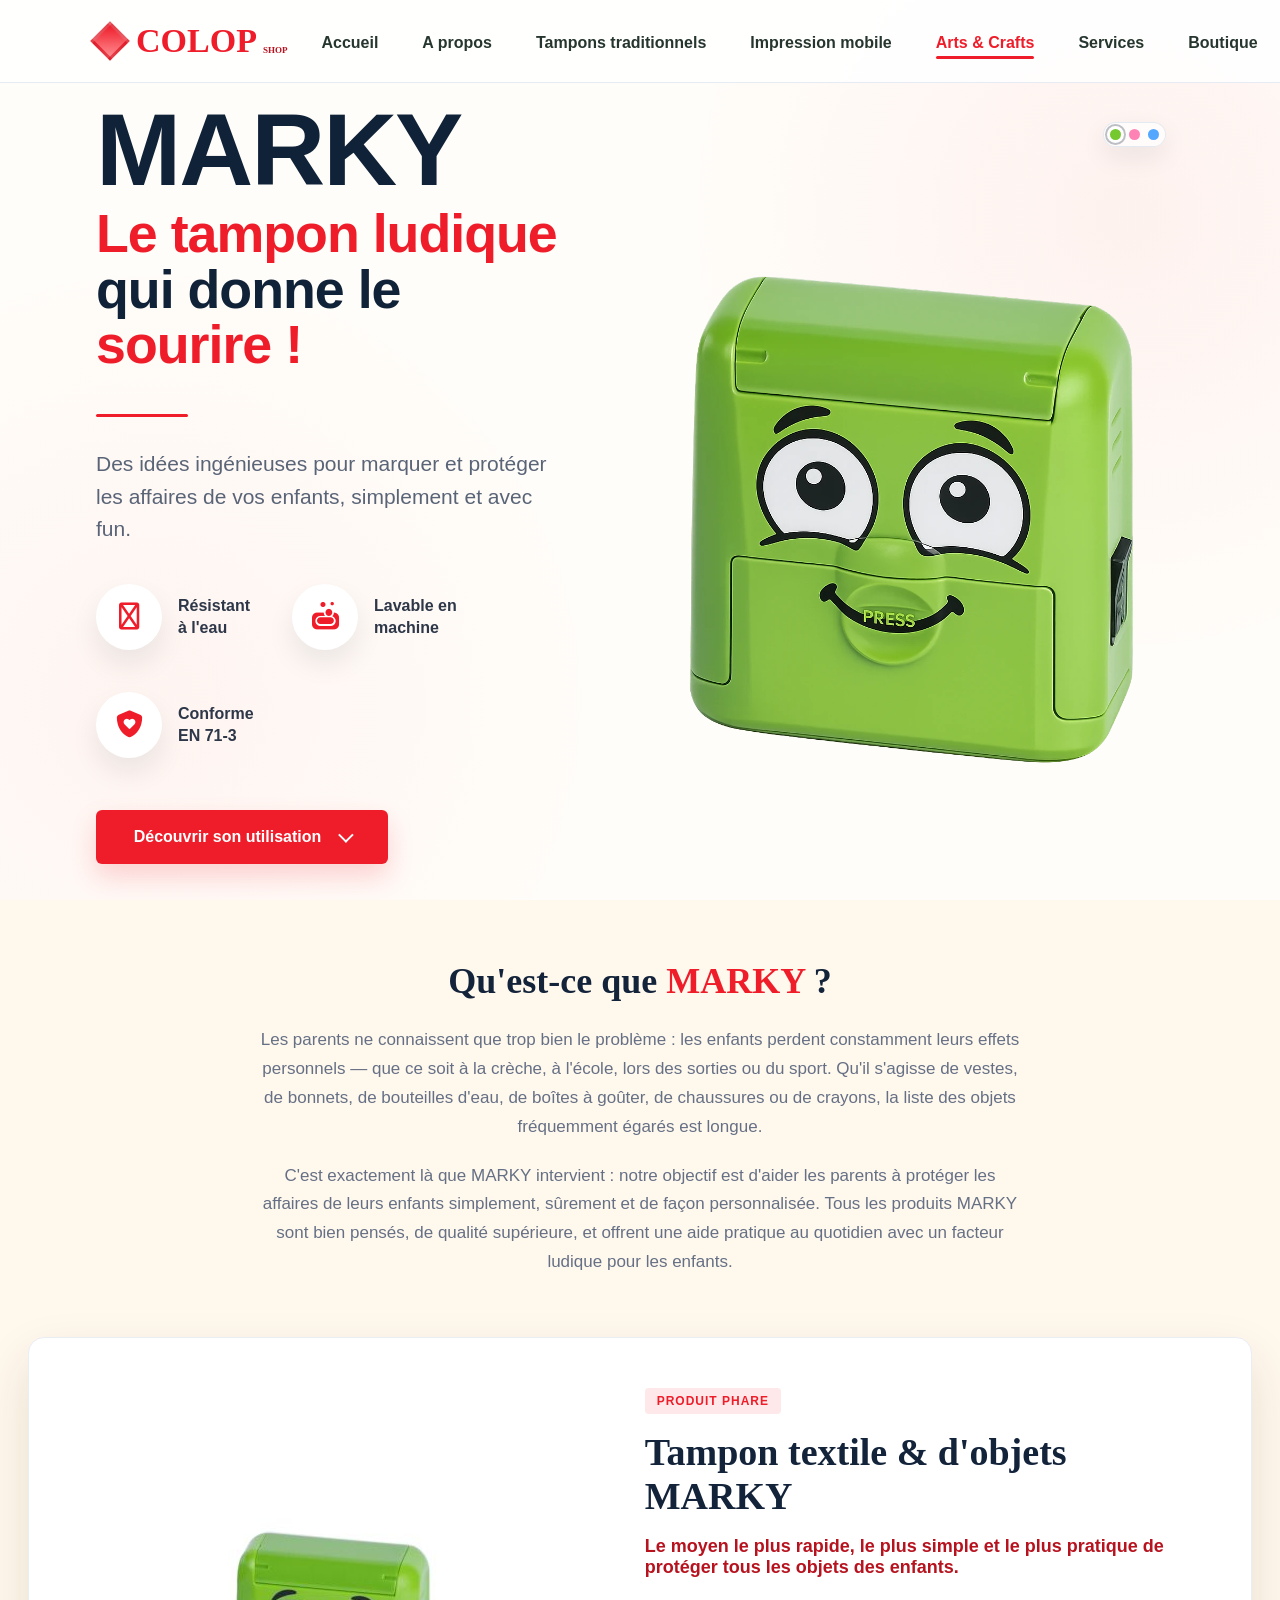
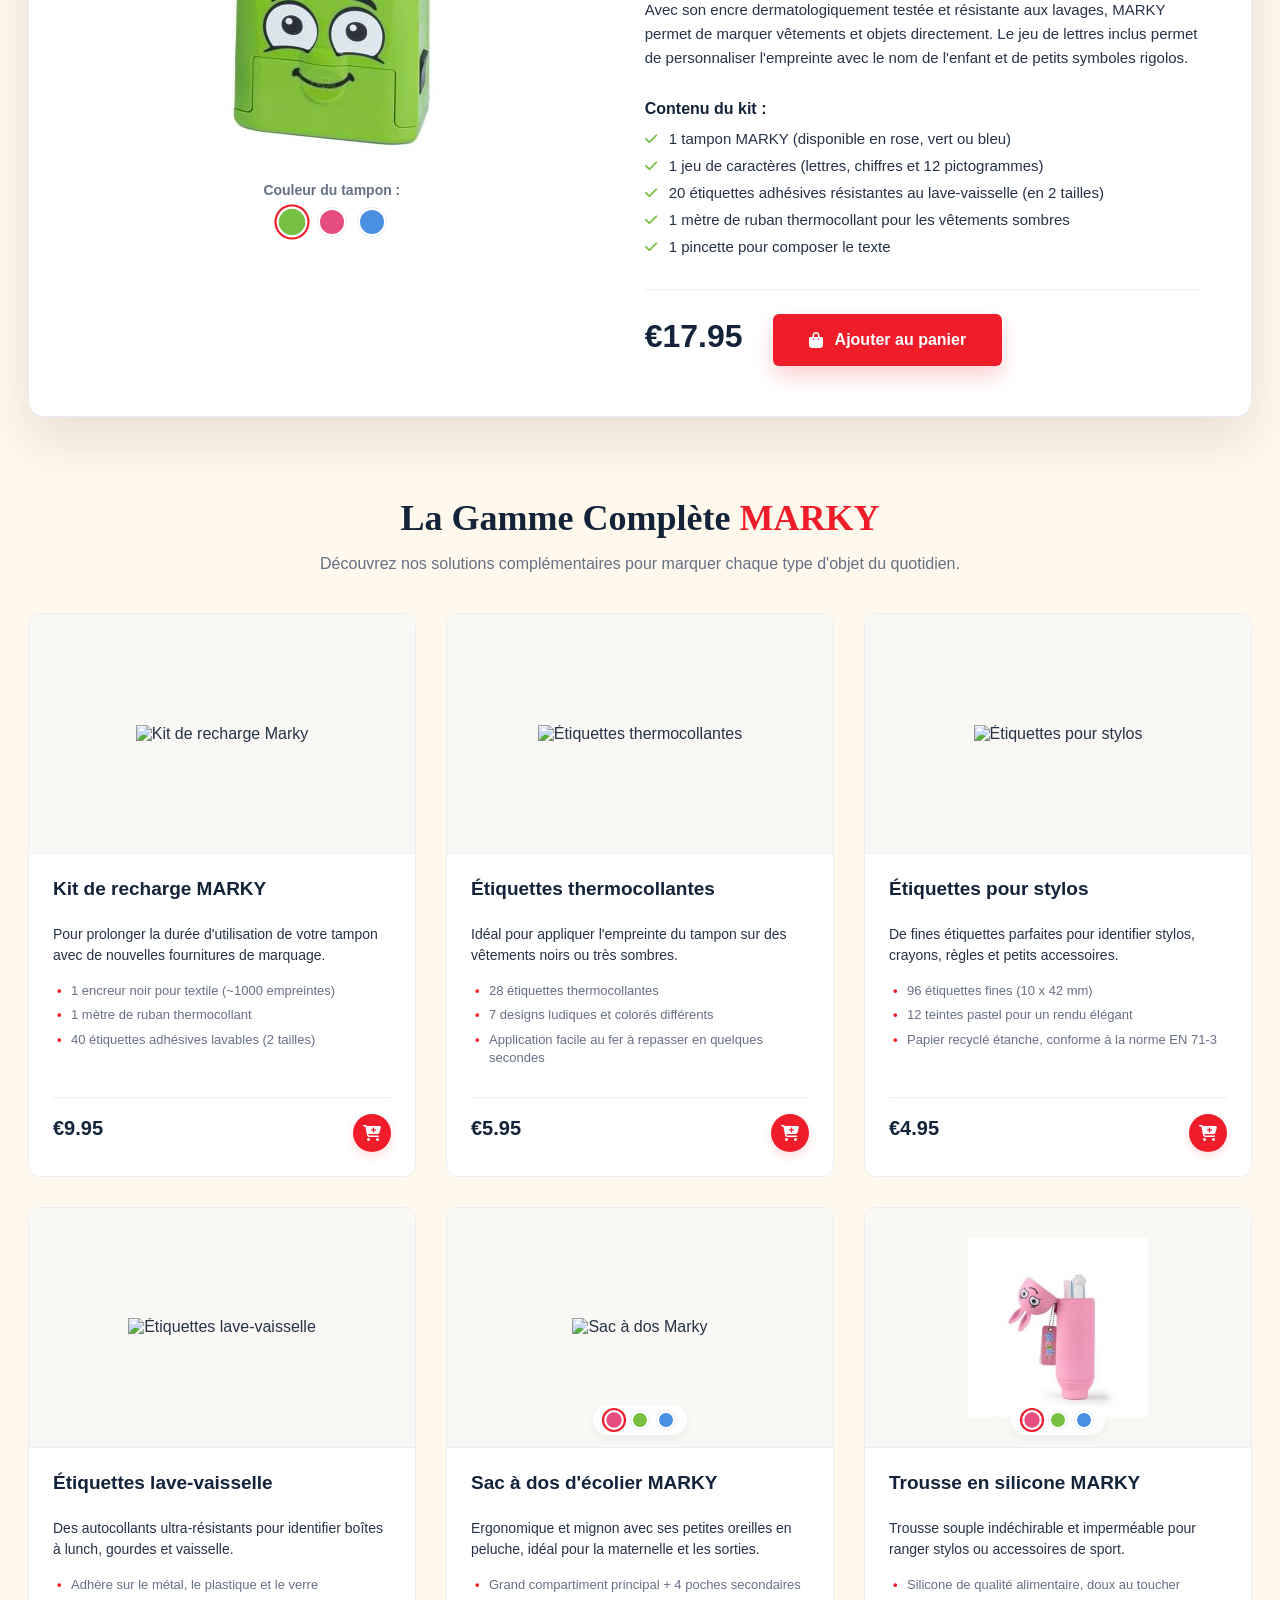
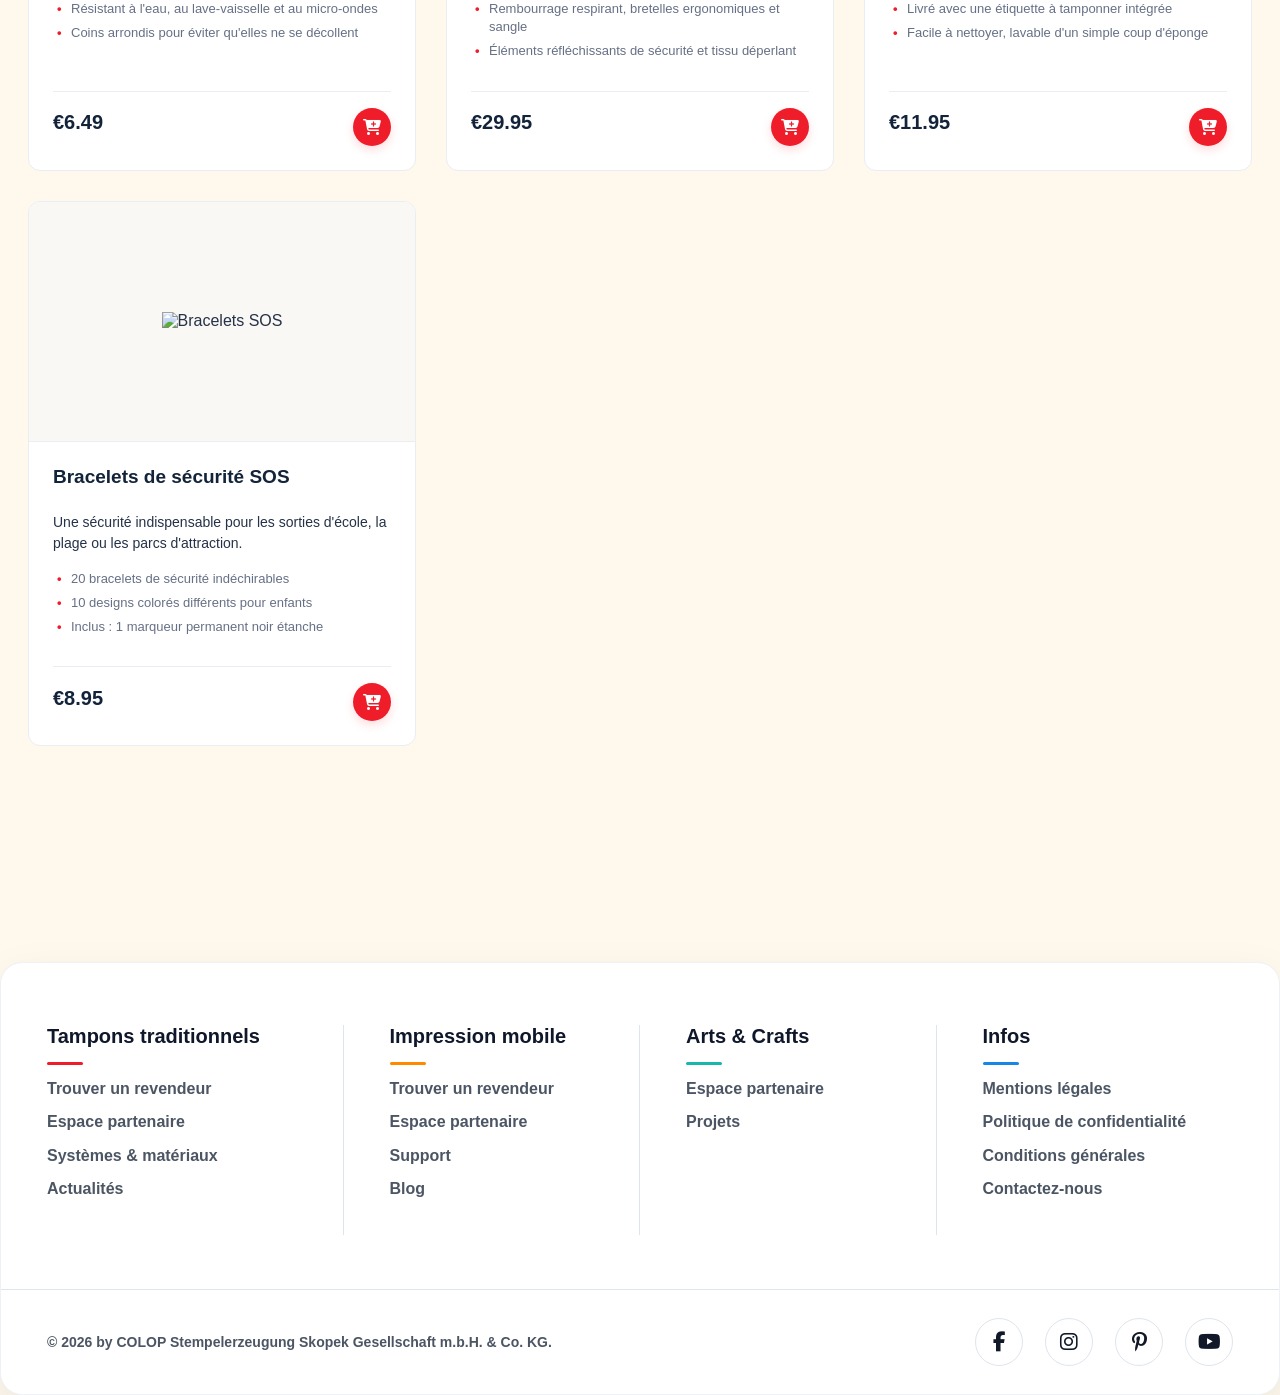
==== commit af2fea7f: "dd" ====
--- a/marky.html
+++ b/marky.html
@@ -54,7 +54,20 @@
           <div class="marky-hero-copy">
             <a href="index.html" class="back-link"><i class="fa-solid fa-arrow-left"></i> Retour à Arts &amp; Crafts</a>
             <span class="hero-kicker">La vie de famille simplifiée</span>
-            <h1>MARKY</h1>
+            <div class="marky-step-text" data-step="0">
+              <h1>MARKY</h1>
+              <h2 class="marky-hero-title">Le tampon ludique<br />qui donne le <strong>sourire !</strong></h2>
+              <p class="marky-subtitle">Des id&eacute;es ing&eacute;nieuses pour marquer et prot&eacute;ger les affaires de vos enfants, simplement et avec fun.</p>
+              <div class="marky-feature-row" aria-label="Avantages MARKY">
+                <span><i class="fa-regular fa-droplet"></i><b>R&eacute;sistant<br />&agrave; l'eau</b></span>
+                <span><i class="fa-solid fa-soap"></i><b>Lavable en<br />machine</b></span>
+                <span><i class="fa-solid fa-shield-heart"></i><b>Conforme<br />EN 71-3</b></span>
+              </div>
+              <div class="marky-hero-actions">
+                <a class="marky-primary" href="#marky-utilisation">D&eacute;couvrir son utilisation</a>
+                <span class="marky-made"><i class="fa-solid fa-spinner"></i> Fabriqu&eacute; en Europe</span>
+              </div>
+            </div>
             <p>Des idées ingénieuses pour marquer et protéger les affaires de vos enfants, simplement et avec fun !</p>
             <div class="hero-badges">
               <span class="badge"><i class="fa-solid fa-tint-slash"></i> Résistant à l'eau</span>
@@ -63,7 +76,17 @@
             </div>
           </div>
           <div class="marky-hero-art">
-            <img src="assets/brands/marky.jpg" alt="Famille utilisant les tampons Marky" class="marky-hero-img" />
+            <div class="marky-hero-card" aria-label="Animation MARKY">
+              <div class="marky-color-dots" aria-label="Choisir une couleur MARKY">
+                <button class="marky-color-dot marky-color-dot--green is-active" type="button" data-color="green" aria-label="Vert" aria-pressed="true"></button>
+                <button class="marky-color-dot marky-color-dot--pink" type="button" data-color="pink" aria-label="Rose" aria-pressed="false"></button>
+                <button class="marky-color-dot marky-color-dot--blue" type="button" data-color="blue" aria-label="Bleu" aria-pressed="false"></button>
+              </div>
+              <img class="marky-hero-media marky-hero-image is-active" src="assets/key frames/green-0.webp" alt="MARKY etape 0" />
+              <video class="marky-hero-media marky-hero-video" muted playsinline preload="auto" aria-label="Transition MARKY etape 0 a 1">
+                <source src="assets/transition/green0-1.webm" type="video/webm" />
+              </video>
+            </div>
           </div>
         </div>
       </section>
--- a/styles.css
+++ b/styles.css
@@ -28,6 +28,11 @@
   background:
     linear-gradient(90deg, rgba(239, 29, 42, 0.08), transparent 13%, transparent 87%, rgba(239, 29, 42, 0.08)),
     var(--page);
+}
+
+html.marky-sequence-locked,
+body.marky-sequence-locked {
+  overflow: hidden;
 }
 
 a {
@@ -1815,6 +1820,20 @@
   background: var(--page);
 }
 
+.marky-page .topbar {
+  display: none;
+}
+
+.marky-page .site-header {
+  background: rgba(255, 255, 255, 0.86);
+  border-bottom: 1px solid #e7ecf4;
+  box-shadow: none;
+}
+
+.marky-page .site-header.is-scrolled {
+  background: rgba(255, 255, 255, 0.96);
+}
+
 .marky-main-content {
   padding-bottom: 80px;
 }
@@ -1836,46 +1855,276 @@
 
 /* Hero Section */
 .marky-hero {
-  padding: 130px 0 60px;
-  background: linear-gradient(180deg, var(--cream) 0%, rgba(255, 255, 255, 0) 100%);
-  border-bottom: 1px solid var(--line);
+  height: 100vh;
+  max-height: 100vh;
+  padding: 104px 0 42px;
+  overflow: hidden;
+  background:
+    radial-gradient(circle at 88% 24%, rgba(239, 29, 42, 0.05), transparent 34%),
+    radial-gradient(circle at 12% 78%, rgba(239, 29, 42, 0.04), transparent 34%),
+    #fffdf9;
+  border-bottom: 0;
 }
 
 .marky-hero__inner {
+  width: 85vw;
+  max-width: none;
   display: grid;
-  grid-template-columns: 1.1fr 0.9fr;
-  align-items: center;
-  gap: 60px;
-}
+  grid-template-columns: minmax(420px, 0.92fr) minmax(420px, 1.08fr);
+  align-items: center;
+  gap: 76px;
+  height: calc(100vh - 146px);
+  min-height: 0;
+}
+
+.marky-hero-copy {
+  max-width: 680px;
+  padding-left: 0;
+}
+
+.marky-step-text {
+  transition: opacity 420ms ease, transform 420ms ease, filter 420ms ease;
+  will-change: opacity, transform, filter;
+}
+
+.marky-step-text.is-leaving {
+  opacity: 0;
+  transform: translateY(18px);
+  filter: blur(5px);
+}
+
+.marky-step-text.is-entering {
+  animation: markyTextEnter 520ms ease both;
+}
+
+@keyframes markyTextEnter {
+  from {
+    opacity: 0;
+    transform: translateY(24px);
+    filter: blur(6px);
+  }
+
+  to {
+    opacity: 1;
+    transform: translateY(0);
+    filter: blur(0);
+  }
+}
+
+.marky-hero-copy .back-link,
+.marky-hero-copy .hero-kicker,
+.marky-hero-copy > p:not(.marky-subtitle),
+.marky-hero-copy .hero-badges {
+  display: none;
+}
+
 
 .marky-hero-copy h1 {
-  margin: 10px 0 20px;
-  color: var(--ink);
-  font-family: Georgia, "Times New Roman", serif;
-  font-size: clamp(48px, 5vw, 80px);
-  font-weight: 900;
-  line-height: 1.05;
-}
-
-.marky-hero-copy p {
-  color: var(--text);
-  font-size: clamp(18px, 1.8vw, 22px);
-  line-height: 1.5;
+  margin: 0 0 10px;
+  color: #102238;
+  font-family: Arial, Helvetica, sans-serif;
+  font-size: clamp(82px, 8vw, 132px);
+  font-weight: 900;
+  line-height: 0.9;
+  letter-spacing: -2px;
+}
+
+.marky-hero-title {
+  margin: 0;
+  color: #102238;
+  font-family: Arial, Helvetica, sans-serif;
+  font-size: clamp(46px, 4.2vw, 70px);
+  line-height: 1.03;
+  font-weight: 900;
+  letter-spacing: -1px;
+}
+
+.marky-hero-title,
+.marky-hero-title strong {
+  color: #102238;
+}
+
+.marky-hero-title::first-line,
+.marky-hero-title strong {
+  color: var(--red);
+}
+
+.marky-subtitle {
+  position: relative;
+  max-width: 610px;
+  margin: 42px 0 0;
+  padding-top: 34px;
+  color: #596477;
+  font-size: 21px;
+  line-height: 1.55;
   font-weight: 500;
-  margin-bottom: 30px;
+}
+
+.marky-subtitle::before {
+  content: "";
+  position: absolute;
+  top: 0;
+  left: 0;
+  width: 92px;
+  height: 3px;
+  background: var(--red);
+  border-radius: 999px;
+}
+
+.marky-feature-row {
+  display: flex;
+  flex-wrap: wrap;
+  gap: 42px;
+  margin: 38px 0 52px;
+}
+
+.marky-feature-row span {
+  display: grid;
+  grid-template-columns: 66px auto;
+  align-items: center;
+  gap: 16px;
+  color: #2d3748;
+  font-size: 16px;
+  font-weight: 900;
+  line-height: 1.35;
+}
+
+.marky-feature-row i {
+  width: 66px;
+  height: 66px;
+  display: inline-flex;
+  align-items: center;
+  justify-content: center;
+  color: var(--red);
+  background: #fff;
+  border-radius: 50%;
+  box-shadow: 0 14px 28px rgba(15, 23, 42, 0.08);
+  font-size: 27px;
+}
+
+.marky-hero-actions {
+  display: flex;
+  flex-wrap: wrap;
+  align-items: center;
+  gap: 48px;
+}
+
+.marky-primary {
+  display: inline-flex;
+  align-items: center;
+  justify-content: center;
+  gap: 18px;
+  min-width: 292px;
+  min-height: 54px;
+  padding: 0 24px;
+  color: #fff;
+  background: var(--red);
+  border-radius: 6px;
+  box-shadow: 0 12px 26px rgba(239, 29, 42, 0.18);
+  font-size: 16px;
+  font-weight: 900;
+}
+
+.marky-primary::after {
+  content: "";
+  width: 9px;
+  height: 9px;
+  border-right: 2px solid currentColor;
+  border-bottom: 2px solid currentColor;
+  transform: rotate(45deg) translateY(-2px);
+}
+
+.marky-made {
+  display: inline-flex;
+  align-items: center;
+  gap: 14px;
+  color: #647084;
+  font-size: 15px;
+  font-weight: 700;
+}
+
+.marky-made i {
+  color: #102238;
+  font-size: 22px;
 }
 
 .marky-hero-art {
-  display: flex;
-  justify-content: center;
-  align-items: center;
+  height: 100%;
+  min-height: 0;
 }
 
 .marky-hero-img {
+  display: none;
+}
+
+.marky-hero-card {
+  position: relative;
+  display: block;
   width: 100%;
-  max-width: 450px;
-  border-radius: 12px;
-  box-shadow: var(--shadow);
+  height: 100%;
+  min-height: 0;
+  overflow: hidden;
+  background: transparent;
+}
+
+.marky-color-dots {
+  position: absolute;
+  top: 18px;
+  right: 18px;
+  z-index: 3;
+  display: flex;
+  align-items: center;
+  gap: 8px;
+  padding: 6px;
+  background: rgba(255, 255, 255, 0.68);
+  border: 1px solid rgba(226, 232, 240, 0.9);
+  border-radius: 999px;
+  box-shadow: 0 10px 26px rgba(15, 23, 42, 0.08);
+}
+
+.marky-color-dot {
+  width: 11px;
+  height: 11px;
+  padding: 0;
+  border: 0;
+  border-radius: 50%;
+  cursor: pointer;
+  box-shadow: 0 0 0 0 rgba(16, 34, 56, 0);
+  transition: transform 140ms ease, box-shadow 140ms ease;
+}
+
+.marky-color-dot:hover {
+  transform: scale(1.2);
+}
+
+.marky-color-dot.is-active {
+  box-shadow: 0 0 0 3px #fff, 0 0 0 5px rgba(16, 34, 56, 0.28);
+}
+
+.marky-color-dot--green {
+  background: #75c92f;
+}
+
+.marky-color-dot--pink {
+  background: #ff82b4;
+}
+
+.marky-color-dot--blue {
+  background: #53a7ff;
+}
+
+.marky-hero-media {
+  position: absolute;
+  inset: 0;
+  width: 100%;
+  height: 100%;
+  object-fit: contain;
+  opacity: 0;
+  transition: opacity 220ms ease;
+}
+
+.marky-hero-media.is-active {
+  opacity: 1;
 }
 
 .hero-badges {
@@ -2278,15 +2527,16 @@
   .marky-hero__inner {
     grid-template-columns: 1fr;
     gap: 40px;
-    text-align: center;
   }
   
-  .back-link {
-    justify-content: center;
-  }
-
-  .hero-badges {
-    justify-content: center;
+  .marky-hero-copy {
+    padding-left: 0;
+  }
+
+  .marky-hero-art,
+  .marky-hero-card {
+    height: 420px;
+    min-height: 0;
   }
 
   .featured-grid {
@@ -2297,7 +2547,66 @@
 
 @media (max-width: 576px) {
   .marky-hero {
-    padding-top: 110px;
+    padding-top: 108px;
+    height: auto;
+    max-height: none;
+    overflow: visible;
+  }
+
+  .marky-hero-copy::before {
+    min-height: 40px;
+    margin-bottom: 24px;
+    padding: 0 18px;
+    font-size: 11px;
+  }
+
+  .marky-hero-copy h1 {
+    font-size: 64px;
+  }
+
+  .marky-hero-title {
+    font-size: 36px;
+  }
+
+  .marky-subtitle {
+    margin-top: 28px;
+    padding-top: 24px;
+    font-size: 17px;
+  }
+
+  .marky-feature-row {
+    gap: 18px;
+    margin: 28px 0 34px;
+  }
+
+  .marky-feature-row span {
+    grid-template-columns: 52px auto;
+    font-size: 14px;
+  }
+
+  .marky-feature-row i {
+    width: 52px;
+    height: 52px;
+    font-size: 22px;
+  }
+
+  .marky-hero-actions {
+    gap: 20px;
+  }
+
+  .marky-primary {
+    width: 100%;
+    min-width: 0;
+  }
+
+  .marky-hero-art,
+  .marky-hero-card {
+    height: 320px;
+    min-height: 0;
+  }
+
+  .marky-hero-card {
+    border-radius: 18px;
   }
   
   .marky-featured-product {
@@ -2315,4 +2624,3 @@
     width: 100%;
   }
 }
-
